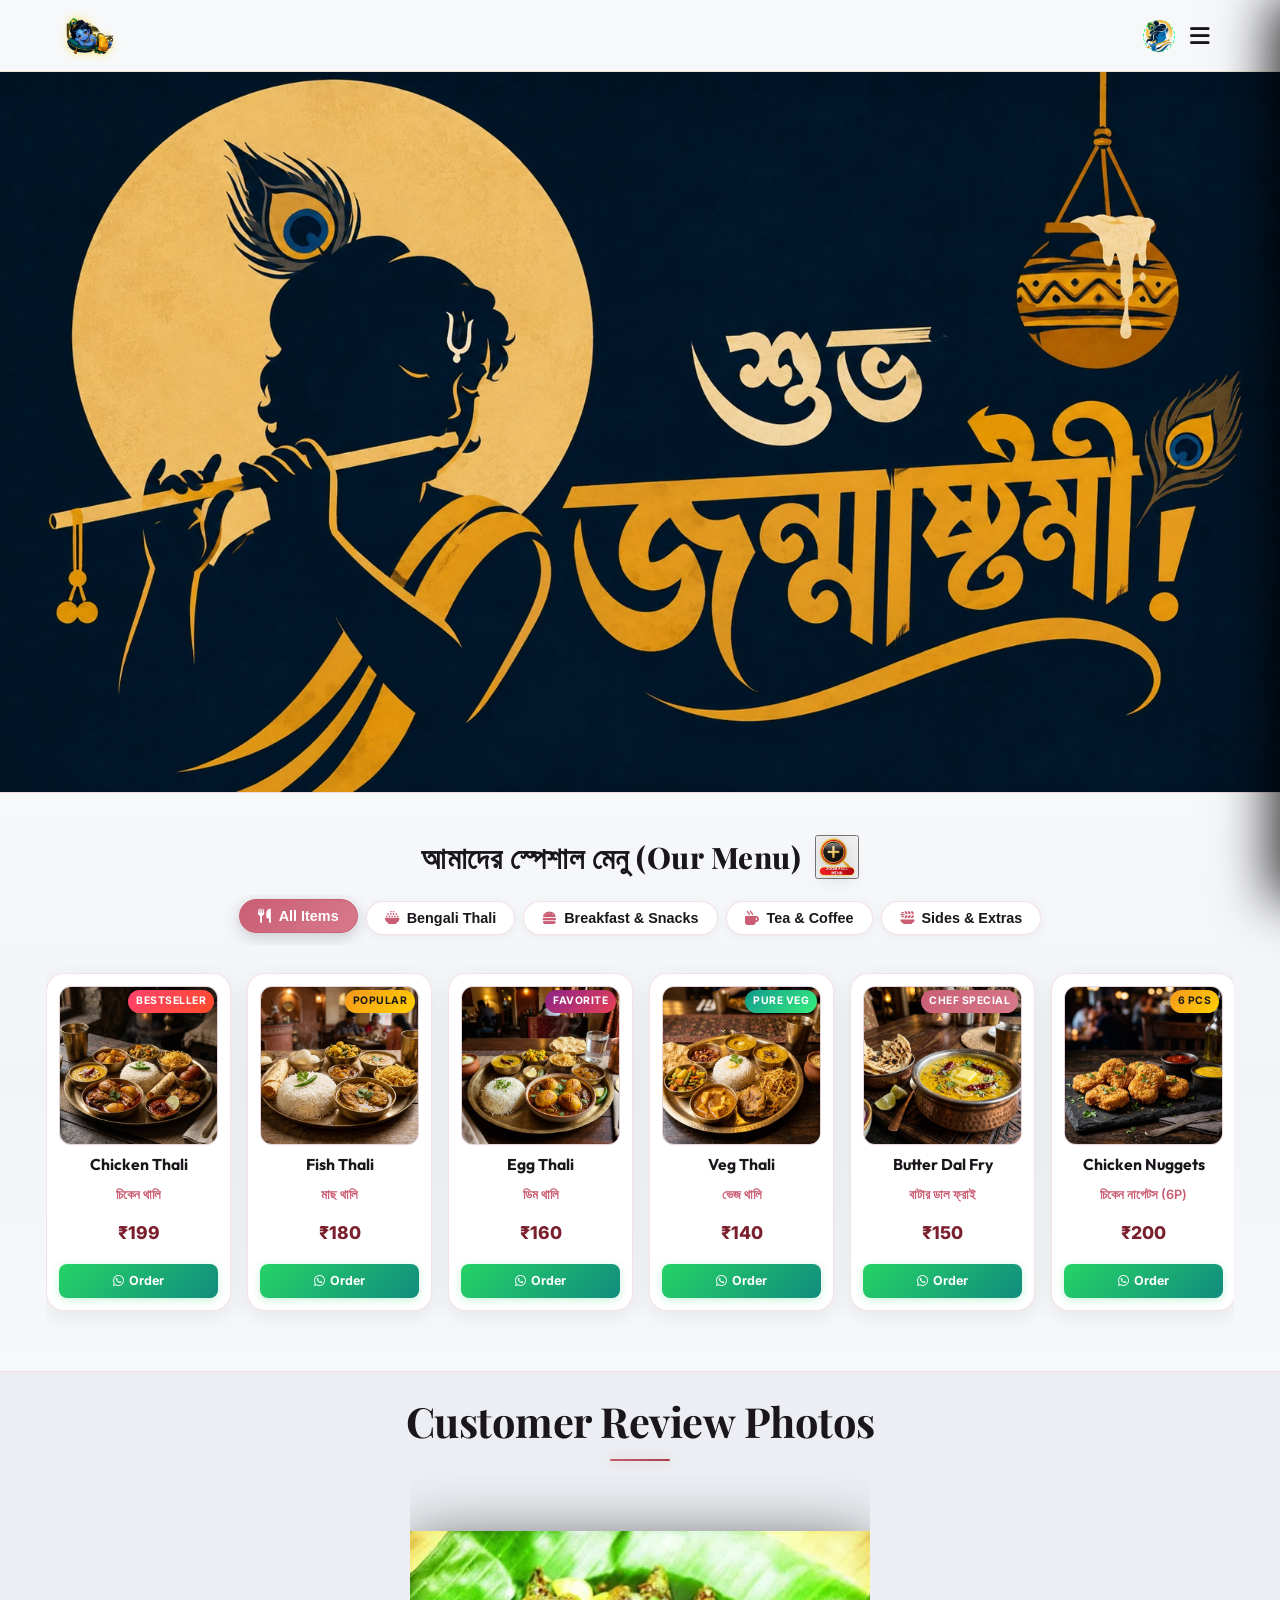
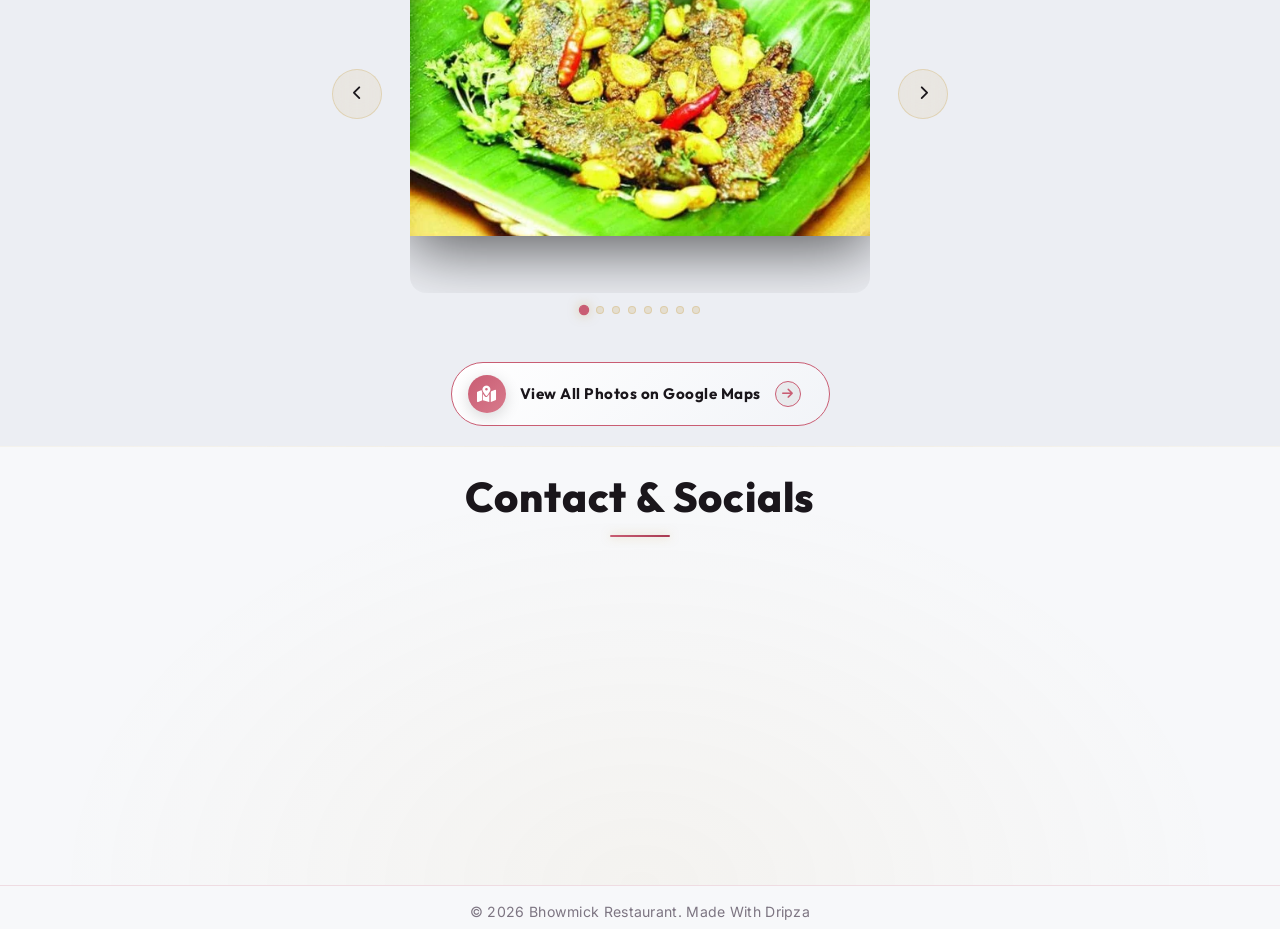
==== index.html @ 0a55cd38 "Update website content and assets - 2026-09-04 11:55:40" ====
<!DOCTYPE html>
<html lang="bn">
<head>
    <meta charset="UTF-8">
    <meta name="viewport" content="width=device-width, initial-scale=1.0">
    <title>Bhowmick Restaurant</title>
    <link rel="icon" type="image/png" href="assets/bhowmick-restaurant-logo.png">
    <link href="https://fonts.googleapis.com/css2?family=Playfair+Display:wght@400;600;700;800&family=Outfit:wght@300;400;600;800&family=Inter:wght@300;400;500;600&display=swap" rel="stylesheet">
    <link rel="stylesheet" href="https://cdnjs.cloudflare.com/ajax/libs/font-awesome/6.4.0/css/all.min.css">
    <link rel="stylesheet" href="styles.css?v=1.3">
</head>
<body class="no-scroll">
    <!-- Preloader Screen -->
    <div id="preloader">
        <div class="preloader-content">
            <h1 class="preloader-title">Welcome to <br><span class="highlight">Bhowmick Restaurant</span></h1>
            <div class="preloader-loader">
                <div class="loader-bar"></div>
            </div>
        </div>
    </div>
    <!-- Navbar -->
    <nav class="navbar">
        <div class="logo-container">
            <img src="assets/bhowmick-restaurant-logo.png" alt="Bhowmick Restaurant Logo" class="logo-brand-img">
            <div class="logo-text-wrapper">
                <span class="animated-football-header" title="Janmashtami Special">
                    <img src="assets/janmashtami_run_icon.webp" alt="Janmashtami Run Icon" style="border-radius: 50%; object-fit: contain; filter: drop-shadow(0 0 5px rgba(255, 215, 0, 0.6));">
                </span>
                <span class="logo-text">Bhowmick Restaurant</span>
            </div>
        </div>
        <span class="rath-yatra-header-text">শুভ জন্মাষ্টমী</span>
        <ul class="nav-links">
            <li><a href="#home">Home</a></li>
            <li><a href="#menu">Menu</a></li>
            <li><a href="#reviews">Reviews</a></li>
            <li><a href="#contact">Contact</a></li>
        </ul>
        <div class="navbar-actions">
            <!-- Rakhi Purnima Button for Poster -->
            <button class="fifa-btn" id="open-promo-modal-direct-btn" title="Show Janmashtami Special Poster">
                <div class="fifa-container">
                    <div class="fifa-magic-ring"></div>
                    <img src="assets/janmashtami_icon_white.webp" alt="Janmashtami Special" class="fifa-svg" style="border-radius: 50%; object-fit: cover;">
                </div>
            </button>
            
            <div class="hamburger">
                <i class="fas fa-bars"></i>
            </div>
        </div>
    </nav>

    <!-- Hero Section -->
    <section id="home" class="hero">
        <div class="hero-bg banner-box">
            <img src="assets/aj_restaurant_banner_1.webp" alt="AJ Restaurant & Cafe Banner" class="active">
            <img src="assets/bhowmick-hero-banner-1.webp" alt="Bhowmick Restaurant Banner 1">
            <img src="assets/bhowmick-hero-banner-2.webp" alt="Bhowmick Restaurant Banner 2">
            <div class="overlay"></div>
        </div>
        <!-- Click/Hover Zones for Banner Control -->
        <div class="hero-nav-zone left-zone" title="Previous Image"></div>
        <div class="hero-nav-zone right-zone" title="Next Image"></div>
    </section>

                <!-- Digital Restaurant Menu Section -->
    <section id="menu" class="main-menu-section">
        <div class="menu-header-wrapper">
            <div class="menu-eyebrow-container">
                <span class="menu-eyebrow">আমাদের স্পেশাল মেনু (Our Menu)</span>
                <button type="button" class="menu-zoom-img-btn" id="open-full-menu-modal-btn" title="Open Complete Menu Card (সম্পূর্ণ মেনু)">
                    <img src="assets/zoom_full_menu_icon.webp" alt="Zoom Full Menu" class="zoom-full-menu-img">
                </button>
            </div>
        </div>

        <!-- Menu Category Filter Tabs -->
        <div class="menu-category-tabs">
            <button class="menu-tab-btn active" data-category="all">
                <i class="fas fa-utensils"></i> All Items
            </button>
            <button class="menu-tab-btn" data-category="thali">
                <i class="fas fa-bowl-rice"></i> Bengali Thali
            </button>
            <button class="menu-tab-btn" data-category="snacks">
                <i class="fas fa-burger"></i> Breakfast & Snacks
            </button>
            <button class="menu-tab-btn" data-category="beverages">
                <i class="fas fa-mug-hot"></i> Tea & Coffee
            </button>
            <button class="menu-tab-btn" data-category="extras">
                <i class="fas fa-plate-wheat"></i> Sides & Extras
            </button>
        </div>

        <!-- Menu Cards Horizontal Side-Scroll Wrapper -->
        <div class="main-menu-scroll-wrapper">
            <div class="main-menu-scroll-track" id="main-restaurant-menu-scroll">
                
                <!-- 1. Chicken Thali -->
                <div class="food-menu-card" data-category="thali">
                    <div class="food-card-badge bestseller">Bestseller</div>
                    <div class="food-card-img-box">
                        <img src="assets/menu_chicken_thali.webp" alt="Chicken Thali" loading="lazy">
                    </div>
                    <div class="food-card-body">
                        <h3 class="food-title">Chicken Thali</h3>
                        <span class="bengali-title">চিকেন থালি</span>
                        <span class="food-price">₹199</span>
                        <a href="https://wa.me/917908459981?text=Hi%20Bhowmick%20Restaurant,%20I%20want%20to%20order%20Chicken%20Thali%20(₹199)" target="_blank" class="food-order-btn">
                            <i class="fab fa-whatsapp"></i> Order
                        </a>
                    </div>
                </div>

                <!-- 2. Fish Thali -->
                <div class="food-menu-card" data-category="thali">
                    <div class="food-card-badge popular">Popular</div>
                    <div class="food-card-img-box">
                        <img src="assets/menu_fish_thali.webp" alt="Fish Thali" loading="lazy">
                    </div>
                    <div class="food-card-body">
                        <h3 class="food-title">Fish Thali</h3>
                        <span class="bengali-title">মাছ থালি</span>
                        <span class="food-price">₹180</span>
                        <a href="https://wa.me/917908459981?text=Hi%20Bhowmick%20Restaurant,%20I%20want%20to%20order%20Fish%20Thali%20(₹180)" target="_blank" class="food-order-btn">
                            <i class="fab fa-whatsapp"></i> Order
                        </a>
                    </div>
                </div>

                <!-- 3. Egg Thali -->
                <div class="food-menu-card" data-category="thali">
                    <div class="food-card-badge special">Favorite</div>
                    <div class="food-card-img-box">
                        <img src="assets/menu_egg_thali.webp" alt="Egg Thali" loading="lazy">
                    </div>
                    <div class="food-card-body">
                        <h3 class="food-title">Egg Thali</h3>
                        <span class="bengali-title">ডিম থালি</span>
                        <span class="food-price">₹160</span>
                        <a href="https://wa.me/917908459981?text=Hi%20Bhowmick%20Restaurant,%20I%20want%20to%20order%20Egg%20Thali%20(₹160)" target="_blank" class="food-order-btn">
                            <i class="fab fa-whatsapp"></i> Order
                        </a>
                    </div>
                </div>

                <!-- 4. Veg Thali -->
                <div class="food-menu-card" data-category="thali">
                    <div class="food-card-badge pure-veg">Pure Veg</div>
                    <div class="food-card-img-box">
                        <img src="assets/menu_veg_thali.webp" alt="Veg Thali" loading="lazy">
                    </div>
                    <div class="food-card-body">
                        <h3 class="food-title">Veg Thali</h3>
                        <span class="bengali-title">ভেজ থালি</span>
                        <span class="food-price">₹140</span>
                        <a href="https://wa.me/917908459981?text=Hi%20Bhowmick%20Restaurant,%20I%20want%20to%20order%20Veg%20Thali%20(₹140)" target="_blank" class="food-order-btn">
                            <i class="fab fa-whatsapp"></i> Order
                        </a>
                    </div>
                </div>

                <!-- 5. Butter Dal Fry -->
                <div class="food-menu-card" data-category="extras">
                    <div class="food-card-badge chef">Chef Special</div>
                    <div class="food-card-img-box">
                        <img src="assets/menu_butter_dal_fry.webp" alt="Butter Dal Fry" loading="lazy">
                    </div>
                    <div class="food-card-body">
                        <h3 class="food-title">Butter Dal Fry</h3>
                        <span class="bengali-title">বাটার ডাল ফ্রাই</span>
                        <span class="food-price">₹150</span>
                        <a href="https://wa.me/917908459981?text=Hi%20Bhowmick%20Restaurant,%20I%20want%20to%20order%20Butter%20Dal%20Fry%20(₹150)" target="_blank" class="food-order-btn">
                            <i class="fab fa-whatsapp"></i> Order
                        </a>
                    </div>
                </div>

                <!-- 6. Chicken Nuggets -->
                <div class="food-menu-card" data-category="snacks">
                    <div class="food-card-badge popular">6 Pcs</div>
                    <div class="food-card-img-box">
                        <img src="assets/menu_chicken_nuggets.webp" alt="Chicken Nuggets" loading="lazy">
                    </div>
                    <div class="food-card-body">
                        <h3 class="food-title">Chicken Nuggets</h3>
                        <span class="bengali-title">চিকেন নাগেটস (6P)</span>
                        <span class="food-price">₹200</span>
                        <a href="https://wa.me/917908459981?text=Hi%20Bhowmick%20Restaurant,%20I%20want%20to%20order%20Chicken%20Nuggets%20(₹200)" target="_blank" class="food-order-btn">
                            <i class="fab fa-whatsapp"></i> Order
                        </a>
                    </div>
                </div>

                <!-- 7. Aloo Tikki -->
                <div class="food-menu-card" data-category="snacks">
                    <div class="food-card-badge pure-veg">Big Size</div>
                    <div class="food-card-img-box">
                        <img src="assets/menu_aloo_tikki.webp" alt="Aloo Tikki Big Size" loading="lazy">
                    </div>
                    <div class="food-card-body">
                        <h3 class="food-title">Aloo Tikki 6P</h3>
                        <span class="bengali-title">আলু টিক্কি (6P)</span>
                        <span class="food-price">₹180</span>
                        <a href="https://wa.me/917908459981?text=Hi%20Bhowmick%20Restaurant,%20I%20want%20to%20order%20Aloo%20Tikki%20(₹180)" target="_blank" class="food-order-btn">
                            <i class="fab fa-whatsapp"></i> Order
                        </a>
                    </div>
                </div>

                <!-- 8. Egg Maggie -->
                <div class="food-menu-card" data-category="snacks">
                    <div class="food-card-badge popular">Hot</div>
                    <div class="food-card-img-box">
                        <img src="assets/menu_egg_maggie.webp" alt="Egg Maggie" loading="lazy">
                    </div>
                    <div class="food-card-body">
                        <h3 class="food-title">Egg Maggie</h3>
                        <span class="bengali-title">এগ ম্যাগি</span>
                        <span class="food-price">₹80</span>
                        <a href="https://wa.me/917908459981?text=Hi%20Bhowmick%20Restaurant,%20I%20want%20to%20order%20Egg%20Maggie%20(₹80)" target="_blank" class="food-order-btn">
                            <i class="fab fa-whatsapp"></i> Order
                        </a>
                    </div>
                </div>

                <!-- 9. Veg Maggie -->
                <div class="food-menu-card" data-category="snacks">
                    <div class="food-card-badge pure-veg">Veg</div>
                    <div class="food-card-img-box">
                        <img src="assets/menu_egg_maggie.webp" alt="Veg Maggie" loading="lazy">
                    </div>
                    <div class="food-card-body">
                        <h3 class="food-title">Veg Maggie</h3>
                        <span class="bengali-title">ভেজ ম্যাগি</span>
                        <span class="food-price">₹60</span>
                        <a href="https://wa.me/917908459981?text=Hi%20Bhowmick%20Restaurant,%20I%20want%20to%20order%20Veg%20Maggie%20(₹60)" target="_blank" class="food-order-btn">
                            <i class="fab fa-whatsapp"></i> Order
                        </a>
                    </div>
                </div>

                <!-- 10. Bread Omelette -->
                <div class="food-menu-card" data-category="snacks">
                    <div class="food-card-badge special">Breakfast</div>
                    <div class="food-card-img-box">
                        <img src="assets/menu6.webp" alt="Bread Omelette Jam Butter" loading="lazy">
                    </div>
                    <div class="food-card-body">
                        <h3 class="food-title">Bread Omelette</h3>
                        <span class="bengali-title">ব্রেড ওমলেট / জ্যাম</span>
                        <span class="food-price">₹60</span>
                        <a href="https://wa.me/917908459981?text=Hi%20Bhowmick%20Restaurant,%20I%20want%20to%20order%20Bread%20Omelette%20(₹60)" target="_blank" class="food-order-btn">
                            <i class="fab fa-whatsapp"></i> Order
                        </a>
                    </div>
                </div>

                <!-- 11. Chai & Coffee -->
                <div class="food-menu-card" data-category="beverages">
                    <div class="food-card-badge special">Hot</div>
                    <div class="food-card-img-box">
                        <img src="assets/menu_tea_coffee.webp" alt="Coffee" loading="lazy">
                    </div>
                    <div class="food-card-body">
                        <h3 class="food-title">Milk / Black Coffee</h3>
                        <span class="bengali-title">কফি (Min 2 Cup)</span>
                        <span class="food-price">₹50</span>
                        <a href="https://wa.me/917908459981?text=Hi%20Bhowmick%20Restaurant,%20I%20want%20to%20order%20Coffee" target="_blank" class="food-order-btn">
                            <i class="fab fa-whatsapp"></i> Order
                        </a>
                    </div>
                </div>

                <!-- 12. Milk / Black Tea -->
                <div class="food-menu-card" data-category="beverages">
                    <div class="food-card-badge bestseller">Chai</div>
                    <div class="food-card-img-box">
                        <img src="assets/menu_tea_coffee.webp" alt="Tea" loading="lazy">
                    </div>
                    <div class="food-card-body">
                        <h3 class="food-title">Black / Milk Tea</h3>
                        <span class="bengali-title">চা (Min 2 Cup)</span>
                        <span class="food-price">₹25</span>
                        <a href="https://wa.me/917908459981?text=Hi%20Bhowmick%20Restaurant,%20I%20want%20to%20order%20Tea" target="_blank" class="food-order-btn">
                            <i class="fab fa-whatsapp"></i> Order
                        </a>
                    </div>
                </div>

                <!-- 13. Green Tea -->
                <div class="food-menu-card" data-category="beverages">
                    <div class="food-card-badge pure-veg">Healthy</div>
                    <div class="food-card-img-box">
                        <img src="assets/menu_tea_coffee.webp" alt="Green Tea" loading="lazy">
                    </div>
                    <div class="food-card-body">
                        <h3 class="food-title">Green Tea</h3>
                        <span class="bengali-title">গ্রিন টি (Min 2 Cup)</span>
                        <span class="food-price">₹40</span>
                        <a href="https://wa.me/917908459981?text=Hi%20Bhowmick%20Restaurant,%20I%20want%20to%20order%20Green%20Tea" target="_blank" class="food-order-btn">
                            <i class="fab fa-whatsapp"></i> Order
                        </a>
                    </div>
                </div>

                <!-- 14. Extra Chicken 4P -->
                <div class="food-menu-card" data-category="extras">
                    <div class="food-card-badge popular">4 Pcs</div>
                    <div class="food-card-img-box">
                        <img src="assets/menu_chicken_thali.webp" alt="Extra Chicken" loading="lazy">
                    </div>
                    <div class="food-card-body">
                        <h3 class="food-title">Extra Chicken (4P)</h3>
                        <span class="bengali-title">চিকেন কারি (4P)</span>
                        <span class="food-price">₹180</span>
                        <a href="https://wa.me/917908459981?text=Hi%20Bhowmick%20Restaurant,%20I%20want%20to%20order%20Extra%20Chicken%204P%20(₹180)" target="_blank" class="food-order-btn">
                            <i class="fab fa-whatsapp"></i> Order
                        </a>
                    </div>
                </div>

                <!-- 15. Extra Mutton 1P -->
                <div class="food-menu-card" data-category="extras">
                    <div class="food-card-badge special">Special</div>
                    <div class="food-card-img-box">
                        <img src="assets/menu3.webp" alt="Extra Mutton" loading="lazy">
                    </div>
                    <div class="food-card-body">
                        <h3 class="food-title">Extra Mutton (1P)</h3>
                        <span class="bengali-title">মটন (স্পেশাল অর্ডার)</span>
                        <span class="food-price">₹80</span>
                        <a href="https://wa.me/917908459981?text=Hi%20Bhowmick%20Restaurant,%20I%20want%20to%20order%20Extra%20Mutton%20(₹80)" target="_blank" class="food-order-btn">
                            <i class="fab fa-whatsapp"></i> Order
                        </a>
                    </div>
                </div>

                <!-- 16. Extra Fish 1P -->
                <div class="food-menu-card" data-category="extras">
                    <div class="food-card-badge popular">1 Pc</div>
                    <div class="food-card-img-box">
                        <img src="assets/menu_fish_thali.webp" alt="Extra Fish" loading="lazy">
                    </div>
                    <div class="food-card-body">
                        <h3 class="food-title">Extra Fish (1P)</h3>
                        <span class="bengali-title">মাছ ১ পিস</span>
                        <span class="food-price">₹80</span>
                        <a href="https://wa.me/917908459981?text=Hi%20Bhowmick%20Restaurant,%20I%20want%20to%20order%20Extra%20Fish%20(₹80)" target="_blank" class="food-order-btn">
                            <i class="fab fa-whatsapp"></i> Order
                        </a>
                    </div>
                </div>

                <!-- 17. Green Salad -->
                <div class="food-menu-card" data-category="extras">
                    <div class="food-card-badge pure-veg">Fresh</div>
                    <div class="food-card-img-box">
                        <img src="assets/menu_veg_thali.webp" alt="Green Salad" loading="lazy">
                    </div>
                    <div class="food-card-body">
                        <h3 class="food-title">Green Salad</h3>
                        <span class="bengali-title">গ্রিন স্যালাড</span>
                        <span class="food-price">₹100</span>
                        <a href="https://wa.me/917908459981?text=Hi%20Bhowmick%20Restaurant,%20I%20want%20to%20order%20Green%20Salad%20(₹100)" target="_blank" class="food-order-btn">
                            <i class="fab fa-whatsapp"></i> Order
                        </a>
                    </div>
                </div>

                <!-- 18. Extra Egg (2P) -->
                <div class="food-menu-card" data-category="extras">
                    <div class="food-card-badge special">2 Pcs</div>
                    <div class="food-card-img-box">
                        <img src="assets/menu_egg_thali.webp" alt="Extra Egg 2P" loading="lazy">
                    </div>
                    <div class="food-card-body">
                        <h3 class="food-title">Extra Egg (2P)</h3>
                        <span class="bengali-title">ডিম (২ পিস)</span>
                        <span class="food-price">₹50</span>
                        <a href="https://wa.me/917908459981?text=Hi%20Bhowmick%20Restaurant,%20I%20want%20to%20order%20Extra%20Egg%202P%20(₹50)" target="_blank" class="food-order-btn">
                            <i class="fab fa-whatsapp"></i> Order
                        </a>
                    </div>
                </div>

                <!-- 19. Extra Rice -->
                <div class="food-menu-card" data-category="extras">
                    <div class="food-card-badge popular">1 Plate</div>
                    <div class="food-card-img-box">
                        <img src="assets/menu_veg_thali.webp" alt="Extra Rice" loading="lazy">
                    </div>
                    <div class="food-card-body">
                        <h3 class="food-title">Extra Rice</h3>
                        <span class="bengali-title">এক্সট্রা ভাত</span>
                        <span class="food-price">₹50</span>
                        <a href="https://wa.me/917908459981?text=Hi%20Bhowmick%20Restaurant,%20I%20want%20to%20order%20Extra%20Rice%20(₹50)" target="_blank" class="food-order-btn">
                            <i class="fab fa-whatsapp"></i> Order
                        </a>
                    </div>
                </div>

                <!-- 20. Extra Misti / Papad / Roti -->
                <div class="food-menu-card" data-category="extras">
                    <div class="food-card-badge pure-veg">Per Pc</div>
                    <div class="food-card-img-box">
                        <img src="assets/menu2.webp" alt="Extra Misti Papad Roti" loading="lazy">
                    </div>
                    <div class="food-card-body">
                        <h3 class="food-title">Extra Misti / Papad / Roti</h3>
                        <span class="bengali-title">মিষ্টি / পাঁপড় / রুটি</span>
                        <span class="food-price">₹10</span>
                        <a href="https://wa.me/917908459981?text=Hi%20Bhowmick%20Restaurant,%20I%20want%20to%20order%20Extra%20Misti%20Papad%20Roti%20(₹10)" target="_blank" class="food-order-btn">
                            <i class="fab fa-whatsapp"></i> Order
                        </a>
                    </div>
                </div>

                <!-- 21. Extra Sabji / Dal / Vaji -->
                <div class="food-menu-card" data-category="extras">
                    <div class="food-card-badge pure-veg">Side Bowl</div>
                    <div class="food-card-img-box">
                        <img src="assets/menu_butter_dal_fry.webp" alt="Extra Sabji Dal Vaji" loading="lazy">
                    </div>
                    <div class="food-card-body">
                        <h3 class="food-title">Extra Sabji / Dal / Vaji</h3>
                        <span class="bengali-title">সবজি / ডাল / ভাজি</span>
                        <span class="food-price">₹30</span>
                        <a href="https://wa.me/917908459981?text=Hi%20Bhowmick%20Restaurant,%20I%20want%20to%20order%20Extra%20Sabji%20Dal%20Vaji%20(₹30)" target="_blank" class="food-order-btn">
                            <i class="fab fa-whatsapp"></i> Order
                        </a>
                    </div>
                </div>

                <!-- 18. Water Bottle -->
                <div class="food-menu-card" data-category="beverages">
                    <div class="food-card-badge pure-veg">Mineral</div>
                    <div class="food-card-img-box">
                        <img src="assets/menu5.webp" alt="Water Bottle" loading="lazy">
                    </div>
                    <div class="food-card-body">
                        <h3 class="food-title">Water Bottle</h3>
                        <span class="bengali-title">জল 1L / 2L</span>
                        <span class="food-price">₹20 / ₹30</span>
                        <a href="https://wa.me/917908459981?text=Hi%20Bhowmick%20Restaurant,%20I%20want%20to%20order%20Water%20Bottle" target="_blank" class="food-order-btn">
                            <i class="fab fa-whatsapp"></i> Order
                        </a>
                    </div>
                </div>

            </div>
        </div>
    </section>

    <!-- Reviews Section (Photo Gallery) -->
    <section id="reviews" class="reviews-section">
        <h2 class="section-title">Customer Review Photos</h2>
        <div class="reviews-slider-container">
            <div class="reviews-slider">
                <div class="review-slide active">
                    <img src="assets/bhowmick-review-1.webp" alt="Customer Review 1">
                </div>
                <div class="review-slide">
                    <img src="assets/bhowmick-review-2.webp" alt="Customer Review 2">
                </div>
                <div class="review-slide">
                    <img src="assets/bhowmick-review-3.webp" alt="Customer Review 3">
                </div>
                <div class="review-slide">
                    <img src="assets/bhowmick-review-4.webp" alt="Customer Review 4">
                </div>
                <div class="review-slide">
                    <img src="assets/bhowmick-review-5.webp" alt="Customer Review 5">
                </div>
                <div class="review-slide">
                    <img src="assets/bhowmick-review-6.webp" alt="Customer Review 6">
                </div>
                <div class="review-slide">
                    <img src="assets/bhowmick-review-7.webp" alt="Customer Review 7">
                </div>
                <div class="review-slide">
                    <img src="assets/bhowmick-review-8.webp" alt="Customer Review 8">
                </div>
            </div>
            
            <!-- Slider Controls -->
            <button class="slider-btn prev-btn"><i class="fas fa-chevron-left"></i></button>
            <button class="slider-btn next-btn"><i class="fas fa-chevron-right"></i></button>
            
            <!-- Slider Dots -->
            <div class="slider-dots">
                <span class="dot active" data-index="0"></span>
                <span class="dot" data-index="1"></span>
                <span class="dot" data-index="2"></span>
                <span class="dot" data-index="3"></span>
                <span class="dot" data-index="4"></span>
                <span class="dot" data-index="5"></span>
                <span class="dot" data-index="6"></span>
                <span class="dot" data-index="7"></span>
            </div>
        </div>
        <div style="text-align: center; margin-top: 3rem;">
            <div class="reviews-cta-wrapper">
            <a href="https://maps.app.goo.gl/2YAXFA6JkhsSNnbc9" target="_blank" class="modern-maps-btn" title="Open Google Maps Gallery">
                <span class="maps-icon-badge"><i class="fas fa-map-marked-alt"></i></span>
                <span class="maps-btn-text">View All Photos on Google Maps</span>
                <span class="maps-arrow-circle"><i class="fas fa-arrow-right"></i></span>
            </a>
        </div>
        </div>
    </section>

    <!-- Contact & Footer -->
    <section id="contact" class="contact-section">
        <h2 class="section-title">Contact & Socials</h2>
        <div class="contact-container glassmorphism">
            <div class="contact-info">
                <h2>Visit Us</h2>
                <div class="info-item">
                    <a href="https://maps.app.goo.gl/ecCCYwRq1fjSXcGu5" target="_blank" style="color: inherit; text-decoration: none; display: flex; align-items: center; gap: 15px;">
                        <i class="fas fa-map-marker-alt"></i>
                        <p>98PW+W2Q, Champahati, Samudragarh, Kobla, West Bengal 713519</p>
                    </a>
                </div>
                <div class="info-item">
                    <a href="tel:+917908459981" style="color: inherit; text-decoration: none; display: flex; align-items: center; gap: 15px;">
                        <i class="fas fa-phone-alt"></i>
                        <p>+91 7908459981</p>
                    </a>
                </div>
                <div class="info-item">
                    <a href="mailto:hello@bhowmickrestaurant.com" style="color: inherit; text-decoration: none; display: flex; align-items: center; gap: 15px;">
                        <i class="fas fa-envelope"></i>
                        <p>hello@bhowmickrestaurant.com</p>
                    </a>
                </div>
            </div>
            <div class="social-links">
                <h2>Follow Us</h2>
                <div class="social-icons">
                    <a href="#" class="social-icon"><i class="fab fa-instagram"></i></a>
                    <a href="#" class="social-icon"><i class="fab fa-facebook-f"></i></a>
                    <a href="#" class="social-icon"><i class="fab fa-youtube"></i></a>
                    <a href="https://wa.me/917908459981" target="_blank" class="social-icon" title="Chat on WhatsApp"><i class="fab fa-whatsapp"></i></a>
                    <a href="https://maps.app.goo.gl/ecCCYwRq1fjSXcGu5" target="_blank" class="social-icon" title="Find us on Google Maps"><i class="fas fa-map-marker-alt"></i></a>
                </div>
            </div>
        </div>
    </section>

    <footer>
        <p>&copy; 2026 Bhowmick Restaurant. Made With Dripza</p>
    </footer>



    <!-- Full Menu Interactive Modal -->
    <div class="full-menu-modal" id="full-menu-modal" aria-hidden="true">
        <div class="full-menu-modal-overlay" id="full-menu-modal-overlay"></div>
        <div class="full-menu-modal-container">
            <!-- Modal Sticky Top Header Container (Header + Hero Title + Search + Category Tabs) -->
            <div class="full-menu-modal-top-section">
                <!-- Modal Header -->
                <div class="full-menu-modal-header">
                    <div class="full-menu-modal-header-left">
                        <button class="menu-modal-close-btn" id="close-full-menu-modal-btn" aria-label="Close Full Menu">
                            <i class="fas fa-arrow-left"></i> <span>Back</span>
                        </button>
                        <div class="full-menu-modal-title">
                            Bhowmick Restaurant
                        </div>
                    </div>
                    <div class="full-menu-modal-header-right">
                        <a href="#modal-order-timings" class="menu-modal-timing-btn" id="modal-timing-btn" title="Order Timings">
                            <i class="fas fa-clock"></i> <span>Timings</span>
                        </a>
                        <a href="tel:917908459981" class="menu-modal-call-btn">
                            <i class="fas fa-phone-alt"></i> <span>917908459981</span>
                        </a>
                        <button class="menu-modal-close-icon-btn" id="close-full-menu-icon-btn" aria-label="Close">
                            <i class="fas fa-times"></i>
                        </button>
                    </div>
                </div>

                <!-- Modal Hero Header -->
                <div class="full-menu-hero">
                    <h1>Complete Menu Card <span class="bengali-heading">আমাদের সম্পূর্ণ ডিজিটাল মেনু</span></h1>
                </div>

                <!-- Search Bar & Category Filter Tabs -->
                <div class="menu-control-bar">
                    <div class="search-box-wrapper">
                        <i class="fas fa-search"></i>
                        <input type="text" id="modal-menu-search-input" placeholder="খাবারের নাম লিখে খুঁজুন (Search dishes...)" autocomplete="off">
                    </div>

                    <div class="menu-category-tabs" id="modal-menu-category-tabs">
                        <button class="menu-tab-btn active" data-category="all">
                            <i class="fas fa-utensils"></i> All Items
                        </button>
                        <button class="menu-tab-btn" data-category="thali">
                            <i class="fas fa-bowl-rice"></i> Bengali Thali
                        </button>
                        <button class="menu-tab-btn" data-category="snacks">
                            <i class="fas fa-burger"></i> Breakfast & Snacks
                        </button>
                        <button class="menu-tab-btn" data-category="beverages">
                            <i class="fas fa-mug-hot"></i> Tea & Coffee
                        </button>
                        <button class="menu-tab-btn" data-category="extras">
                            <i class="fas fa-plate-wheat"></i> Sides & Extras
                        </button>
                    </div>
                </div>
            </div>

            <div class="full-menu-modal-body">
                <!-- Complete Menu Card Grid -->
                <div class="compact-menu-grid-container">
                    <div class="compact-grid" id="modal-full-menu-grid">

                        <!-- 1. Chicken Thali -->
                        <div class="food-menu-card" data-category="thali" data-keywords="chicken thali murgi murgir mangsho rice dal sabji thali">
                            <div class="food-card-badge bestseller">Bestseller</div>
                            <div class="food-card-img-box">
                                <img src="assets/menu_chicken_thali.webp" alt="Chicken Thali" loading="lazy">
                            </div>
                            <div class="food-card-body">
                                <h3 class="food-title">Chicken Thali</h3>
                                <span class="bengali-title">চিকেন থালি</span>
                                <span class="food-price">₹199</span>
                                <a href="https://wa.me/917908459981?text=Hi%20Bhowmick%20Restaurant,%20I%20want%20to%20order%20Chicken%20Thali%20(₹199)" target="_blank" class="food-order-btn">
                                    <i class="fab fa-whatsapp"></i> Order
                                </a>
                            </div>
                        </div>

                        <!-- 2. Fish Thali -->
                        <div class="food-menu-card" data-category="thali" data-keywords="fish thali macher thali mach jhol rui katla rice dal thali">
                            <div class="food-card-badge popular">Popular</div>
                            <div class="food-card-img-box">
                                <img src="assets/menu_fish_thali.webp" alt="Fish Thali" loading="lazy">
                            </div>
                            <div class="food-card-body">
                                <h3 class="food-title">Fish Thali</h3>
                                <span class="bengali-title">মাছ থালি</span>
                                <span class="food-price">₹180</span>
                                <a href="https://wa.me/917908459981?text=Hi%20Bhowmick%20Restaurant,%20I%20want%20to%20order%20Fish%20Thali%20(₹180)" target="_blank" class="food-order-btn">
                                    <i class="fab fa-whatsapp"></i> Order
                                </a>
                            </div>
                        </div>

                        <!-- 3. Egg Thali -->
                        <div class="food-menu-card" data-category="thali" data-keywords="egg thali dimer thali dim kosha rice dal thali">
                            <div class="food-card-badge special">Favorite</div>
                            <div class="food-card-img-box">
                                <img src="assets/menu_egg_thali.webp" alt="Egg Thali" loading="lazy">
                            </div>
                            <div class="food-card-body">
                                <h3 class="food-title">Egg Thali</h3>
                                <span class="bengali-title">ডিম থালি</span>
                                <span class="food-price">₹160</span>
                                <a href="https://wa.me/917908459981?text=Hi%20Bhowmick%20Restaurant,%20I%20want%20to%20order%20Egg%20Thali%20(₹160)" target="_blank" class="food-order-btn">
                                    <i class="fab fa-whatsapp"></i> Order
                                </a>
                            </div>
                        </div>

                        <!-- 4. Veg Thali -->
                        <div class="food-menu-card" data-category="thali" data-keywords="veg thali niramish thali paneer dal sabji rice mishti doi">
                            <div class="food-card-badge pure-veg">Pure Veg</div>
                            <div class="food-card-img-box">
                                <img src="assets/menu_veg_thali.webp" alt="Veg Thali" loading="lazy">
                            </div>
                            <div class="food-card-body">
                                <h3 class="food-title">Veg Thali</h3>
                                <span class="bengali-title">ভেজ থালি</span>
                                <span class="food-price">₹140</span>
                                <a href="https://wa.me/917908459981?text=Hi%20Bhowmick%20Restaurant,%20I%20want%20to%20order%20Veg%20Thali%20(₹140)" target="_blank" class="food-order-btn">
                                    <i class="fab fa-whatsapp"></i> Order
                                </a>
                            </div>
                        </div>

                        <!-- 5. Butter Dal Fry -->
                        <div class="food-menu-card" data-category="extras" data-keywords="butter dal fry yellow dal tadka veg">
                            <div class="food-card-badge chef">Chef Special</div>
                            <div class="food-card-img-box">
                                <img src="assets/menu_butter_dal_fry.webp" alt="Butter Dal Fry" loading="lazy">
                            </div>
                            <div class="food-card-body">
                                <h3 class="food-title">Butter Dal Fry</h3>
                                <span class="bengali-title">বাটার ডাল ফ্রাই</span>
                                <span class="food-price">₹150</span>
                                <a href="https://wa.me/917908459981?text=Hi%20Bhowmick%20Restaurant,%20I%20want%20to%20order%20Butter%20Dal%20Fry%20(₹150)" target="_blank" class="food-order-btn">
                                    <i class="fab fa-whatsapp"></i> Order
                                </a>
                            </div>
                        </div>

                        <!-- 6. Chicken Nuggets (6P) -->
                        <div class="food-menu-card" data-category="snacks" data-keywords="chicken nuggets 6p fried snacks non-veg">
                            <div class="food-card-badge popular">6 Pcs</div>
                            <div class="food-card-img-box">
                                <img src="assets/menu_chicken_nuggets.webp" alt="Chicken Nuggets" loading="lazy">
                            </div>
                            <div class="food-card-body">
                                <h3 class="food-title">Chicken Nuggets</h3>
                                <span class="bengali-title">চিকেন নাগেটস (6P)</span>
                                <span class="food-price">₹200</span>
                                <a href="https://wa.me/917908459981?text=Hi%20Bhowmick%20Restaurant,%20I%20want%20to%20order%20Chicken%20Nuggets%20(₹200)" target="_blank" class="food-order-btn">
                                    <i class="fab fa-whatsapp"></i> Order
                                </a>
                            </div>
                        </div>

                        <!-- 7. Aloo Tikki Big Size (6P) -->
                        <div class="food-menu-card" data-category="snacks" data-keywords="aloo tikki potato cutlet snacks big size veg">
                            <div class="food-card-badge pure-veg">Big Size</div>
                            <div class="food-card-img-box">
                                <img src="assets/menu_aloo_tikki.webp" alt="Aloo Tikki Big Size" loading="lazy">
                            </div>
                            <div class="food-card-body">
                                <h3 class="food-title">Aloo Tikki 6P</h3>
                                <span class="bengali-title">আলু টিক্কি (6P)</span>
                                <span class="food-price">₹180</span>
                                <a href="https://wa.me/917908459981?text=Hi%20Bhowmick%20Restaurant,%20I%20want%20to%20order%20Aloo%20Tikki%20(₹180)" target="_blank" class="food-order-btn">
                                    <i class="fab fa-whatsapp"></i> Order
                                </a>
                            </div>
                        </div>

                        <!-- 8. Egg Maggie -->
                        <div class="food-menu-card" data-category="snacks" data-keywords="egg maggie noodles masala snacks">
                            <div class="food-card-badge popular">Hot</div>
                            <div class="food-card-img-box">
                                <img src="assets/menu_egg_maggie.webp" alt="Egg Maggie" loading="lazy">
                            </div>
                            <div class="food-card-body">
                                <h3 class="food-title">Egg Maggie</h3>
                                <span class="bengali-title">এগ ম্যাগি</span>
                                <span class="food-price">₹80</span>
                                <a href="https://wa.me/917908459981?text=Hi%20Bhowmick%20Restaurant,%20I%20want%20to%20order%20Egg%20Maggie%20(₹80)" target="_blank" class="food-order-btn">
                                    <i class="fab fa-whatsapp"></i> Order
                                </a>
                            </div>
                        </div>

                        <!-- 9. Veg Maggie -->
                        <div class="food-menu-card" data-category="snacks" data-keywords="veg maggie masala noodles snacks vegetarian">
                            <div class="food-card-badge pure-veg">Veg</div>
                            <div class="food-card-img-box">
                                <img src="assets/menu_egg_maggie.webp" alt="Veg Maggie" loading="lazy">
                            </div>
                            <div class="food-card-body">
                                <h3 class="food-title">Veg Maggie</h3>
                                <span class="bengali-title">ভেজ ম্যাগি</span>
                                <span class="food-price">₹60</span>
                                <a href="https://wa.me/917908459981?text=Hi%20Bhowmick%20Restaurant,%20I%20want%20to%20order%20Veg%20Maggie%20(₹60)" target="_blank" class="food-order-btn">
                                    <i class="fab fa-whatsapp"></i> Order
                                </a>
                            </div>
                        </div>

                        <!-- 10. Bread Omelette / Jam / Butter -->
                        <div class="food-menu-card" data-category="snacks" data-keywords="bread omelette jam butter breakfast toast egg">
                            <div class="food-card-badge special">Breakfast</div>
                            <div class="food-card-img-box">
                                <img src="assets/menu6.webp" alt="Bread Omelette Jam Butter" loading="lazy">
                            </div>
                            <div class="food-card-body">
                                <h3 class="food-title">Bread Omelette</h3>
                                <span class="bengali-title">ব্রেড ওমলেট / জ্যাম</span>
                                <span class="food-price">₹60</span>
                                <a href="https://wa.me/917908459981?text=Hi%20Bhowmick%20Restaurant,%20I%20want%20to%20order%20Bread%20Omelette%20(₹60)" target="_blank" class="food-order-btn">
                                    <i class="fab fa-whatsapp"></i> Order
                                </a>
                            </div>
                        </div>

                        <!-- 11. Milk / Black Coffee -->
                        <div class="food-menu-card" data-category="beverages" data-keywords="coffee milk coffee black coffee hot drink beverages espresso">
                            <div class="food-card-badge special">Hot</div>
                            <div class="food-card-img-box">
                                <img src="assets/menu_tea_coffee.webp" alt="Milk and Black Coffee" loading="lazy">
                            </div>
                            <div class="food-card-body">
                                <h3 class="food-title">Milk / Black Coffee</h3>
                                <span class="bengali-title">কফি (Min 2 Cup)</span>
                                <span class="food-price">₹50</span>
                                <a href="https://wa.me/917908459981?text=Hi%20Bhowmick%20Restaurant,%20I%20want%20to%20order%20Coffee" target="_blank" class="food-order-btn">
                                    <i class="fab fa-whatsapp"></i> Order
                                </a>
                            </div>
                        </div>

                        <!-- 12. Black / Milk Tea -->
                        <div class="food-menu-card" data-category="beverages" data-keywords="tea chai milk tea black tea masala chai beverage">
                            <div class="food-card-badge bestseller">Chai</div>
                            <div class="food-card-img-box">
                                <img src="assets/menu_tea_coffee.webp" alt="Black and Milk Tea" loading="lazy">
                            </div>
                            <div class="food-card-body">
                                <h3 class="food-title">Black / Milk Tea</h3>
                                <span class="bengali-title">চা (Min 2 Cup)</span>
                                <span class="food-price">₹25</span>
                                <a href="https://wa.me/917908459981?text=Hi%20Bhowmick%20Restaurant,%20I%20want%20to%20order%20Tea" target="_blank" class="food-order-btn">
                                    <i class="fab fa-whatsapp"></i> Order
                                </a>
                            </div>
                        </div>

                        <!-- 13. Green Tea -->
                        <div class="food-menu-card" data-category="beverages" data-keywords="green tea healthy detox hot beverage">
                            <div class="food-card-badge pure-veg">Healthy</div>
                            <div class="food-card-img-box">
                                <img src="assets/menu_tea_coffee.webp" alt="Green Tea" loading="lazy">
                            </div>
                            <div class="food-card-body">
                                <h3 class="food-title">Green Tea</h3>
                                <span class="bengali-title">গ্রিন টি (Min 2 Cup)</span>
                                <span class="food-price">₹40</span>
                                <a href="https://wa.me/917908459981?text=Hi%20Bhowmick%20Restaurant,%20I%20want%20to%20order%20Green%20Tea" target="_blank" class="food-order-btn">
                                    <i class="fab fa-whatsapp"></i> Order
                                </a>
                            </div>
                        </div>

                        <!-- 14. Extra Chicken (4P) -->
                        <div class="food-menu-card" data-category="extras" data-keywords="extra chicken 4p murgir mangsho chicken curry side non-veg">
                            <div class="food-card-badge popular">4 Pcs</div>
                            <div class="food-card-img-box">
                                <img src="assets/menu_chicken_thali.webp" alt="Extra Chicken 4P" loading="lazy">
                            </div>
                            <div class="food-card-body">
                                <h3 class="food-title">Extra Chicken (4P)</h3>
                                <span class="bengali-title">চিকেন কারি (4P)</span>
                                <span class="food-price">₹180</span>
                                <a href="https://wa.me/917908459981?text=Hi%20Bhowmick%20Restaurant,%20I%20want%20to%20order%20Extra%20Chicken%204P%20(₹180)" target="_blank" class="food-order-btn">
                                    <i class="fab fa-whatsapp"></i> Order
                                </a>
                            </div>
                        </div>

                        <!-- 15. Extra Mutton (1P - Special Order) -->
                        <div class="food-menu-card" data-category="extras" data-keywords="extra mutton 1p khasi mangsho mutton kosha special non-veg">
                            <div class="food-card-badge special">Special</div>
                            <div class="food-card-img-box">
                                <img src="assets/menu3.webp" alt="Extra Mutton 1P" loading="lazy">
                            </div>
                            <div class="food-card-body">
                                <h3 class="food-title">Extra Mutton (1P)</h3>
                                <span class="bengali-title">মটন (স্পেশাল অর্ডার)</span>
                                <span class="food-price">₹80</span>
                                <a href="https://wa.me/917908459981?text=Hi%20Bhowmick%20Restaurant,%20I%20want%20to%20order%20Extra%20Mutton%20(₹80)" target="_blank" class="food-order-btn">
                                    <i class="fab fa-whatsapp"></i> Order
                                </a>
                            </div>
                        </div>

                        <!-- 16. Extra Fish (1P) -->
                        <div class="food-menu-card" data-category="extras" data-keywords="extra fish 1p macher jhol rui katla side non-veg">
                            <div class="food-card-badge popular">1 Pc</div>
                            <div class="food-card-img-box">
                                <img src="assets/menu_fish_thali.webp" alt="Extra Fish 1P" loading="lazy">
                            </div>
                            <div class="food-card-body">
                                <h3 class="food-title">Extra Fish (1P)</h3>
                                <span class="bengali-title">মাছ ১ পিস</span>
                                <span class="food-price">₹80</span>
                                <a href="https://wa.me/917908459981?text=Hi%20Bhowmick%20Restaurant,%20I%20want%20to%20order%20Extra%20Fish%20(₹80)" target="_blank" class="food-order-btn">
                                    <i class="fab fa-whatsapp"></i> Order
                                </a>
                            </div>
                        </div>

                        <!-- 17. Green Salad -->
                        <div class="food-menu-card" data-category="extras" data-keywords="green salad cucumber tomato onion lemon salad veg">
                            <div class="food-card-badge pure-veg">Fresh</div>
                            <div class="food-card-img-box">
                                <img src="assets/menu_veg_thali.webp" alt="Green Salad" loading="lazy">
                            </div>
                            <div class="food-card-body">
                                <h3 class="food-title">Green Salad</h3>
                                <span class="bengali-title">গ্রিন স্যালাড</span>
                                <span class="food-price">₹100</span>
                                <a href="https://wa.me/917908459981?text=Hi%20Bhowmick%20Restaurant,%20I%20want%20to%20order%20Green%20Salad%20(₹100)" target="_blank" class="food-order-btn">
                                    <i class="fab fa-whatsapp"></i> Order
                                </a>
                            </div>
                        </div>

                        <!-- 18. Extra Egg (2P) -->
                        <div class="food-menu-card" data-category="extras" data-keywords="extra egg 2p dim egg curry side non-veg">
                            <div class="food-card-badge special">2 Pcs</div>
                            <div class="food-card-img-box">
                                <img src="assets/menu_egg_thali.webp" alt="Extra Egg 2P" loading="lazy">
                            </div>
                            <div class="food-card-body">
                                <h3 class="food-title">Extra Egg (2P)</h3>
                                <span class="bengali-title">ডিম (২ পিস)</span>
                                <span class="food-price">₹50</span>
                                <a href="https://wa.me/917908459981?text=Hi%20Bhowmick%20Restaurant,%20I%20want%20to%20order%20Extra%20Egg%202P%20(₹50)" target="_blank" class="food-order-btn">
                                    <i class="fab fa-whatsapp"></i> Order
                                </a>
                            </div>
                        </div>

                        <!-- 19. Extra Rice -->
                        <div class="food-menu-card" data-category="extras" data-keywords="extra rice bhat rice portion veg side">
                            <div class="food-card-badge popular">1 Plate</div>
                            <div class="food-card-img-box">
                                <img src="assets/menu_veg_thali.webp" alt="Extra Rice" loading="lazy">
                            </div>
                            <div class="food-card-body">
                                <h3 class="food-title">Extra Rice</h3>
                                <span class="bengali-title">এক্সট্রা ভাত</span>
                                <span class="food-price">₹50</span>
                                <a href="https://wa.me/917908459981?text=Hi%20Bhowmick%20Restaurant,%20I%20want%20to%20order%20Extra%20Rice%20(₹50)" target="_blank" class="food-order-btn">
                                    <i class="fab fa-whatsapp"></i> Order
                                </a>
                            </div>
                        </div>

                        <!-- 20. Extra Misti / Papad / Roti -->
                        <div class="food-menu-card" data-category="extras" data-keywords="extra misti papad roti sweet flatbread side">
                            <div class="food-card-badge pure-veg">Per Pc</div>
                            <div class="food-card-img-box">
                                <img src="assets/menu2.webp" alt="Extra Misti Papad Roti" loading="lazy">
                            </div>
                            <div class="food-card-body">
                                <h3 class="food-title">Extra Misti / Papad / Roti</h3>
                                <span class="bengali-title">মিষ্টি / পাঁপড় / রুটি</span>
                                <span class="food-price">₹10</span>
                                <a href="https://wa.me/917908459981?text=Hi%20Bhowmick%20Restaurant,%20I%20want%20to%20order%20Extra%20Misti%20Papad%20Roti%20(₹10)" target="_blank" class="food-order-btn">
                                    <i class="fab fa-whatsapp"></i> Order
                                </a>
                            </div>
                        </div>

                        <!-- 21. Extra Sabji / Dal / Vaji -->
                        <div class="food-menu-card" data-category="extras" data-keywords="extra sabji dal vaji butter dal fry veg side">
                            <div class="food-card-badge pure-veg">Side Bowl</div>
                            <div class="food-card-img-box">
                                <img src="assets/menu_butter_dal_fry.webp" alt="Extra Sabji Dal Vaji" loading="lazy">
                            </div>
                            <div class="food-card-body">
                                <h3 class="food-title">Extra Sabji / Dal / Vaji</h3>
                                <span class="bengali-title">সবজি / ডাল / ভাজি</span>
                                <span class="food-price">₹30</span>
                                <a href="https://wa.me/917908459981?text=Hi%20Bhowmick%20Restaurant,%20I%20want%20to%20order%20Extra%20Sabji%20Dal%20Vaji%20(₹30)" target="_blank" class="food-order-btn">
                                    <i class="fab fa-whatsapp"></i> Order
                                </a>
                            </div>
                        </div>

                        <!-- 22. Packaged Water Bottle (1L / 2L) -->
                        <div class="food-menu-card" data-category="beverages" data-keywords="water bottle 1l 2l mineral water drink">
                            <div class="food-card-badge pure-veg">Mineral</div>
                            <div class="food-card-img-box">
                                <img src="assets/menu5.webp" alt="Packaged Water Bottle" loading="lazy">
                            </div>
                            <div class="food-card-body">
                                <h3 class="food-title">Water Bottle</h3>
                                <span class="bengali-title">জল 1L / 2L</span>
                                <span class="food-price">₹20 / ₹30</span>
                                <a href="https://wa.me/917908459981?text=Hi%20Bhowmick%20Restaurant,%20I%20want%20to%20order%20Water%20Bottle" target="_blank" class="food-order-btn">
                                    <i class="fab fa-whatsapp"></i> Order
                                </a>
                            </div>
                        </div>

                    </div>

                    <!-- No Results Fallback -->
                    <div id="modal-no-results-msg" style="display: none; text-align: center; padding: 40px 20px; color: #aaa;">
                        <i class="fas fa-search" style="font-size: 2.5rem; margin-bottom: 12px; display: block; color: var(--accent-gold);"></i>
                        <p>আপনার খোঁজা অনুযায়ী কোনো খাবার পাওয়া যায়নি। অন্য কিছু লিখে খুঁজুন।</p>
                    </div>
                </div>

                <!-- Order Timings Banner -->
                <div id="modal-order-timings" style="max-width: 1200px; margin: 35px auto 40px; padding: 0 15px;">
                    <div class="order-info-banner glassmorphism">
                        <div class="order-timing-card">
                            <div class="timing-icon"><i class="fas fa-clock"></i></div>
                            <div class="timing-details">
                                <h4>⏰ Order Timings (অর্ডার সময়সূচী)</h4>
                                <ul>
                                    <li><strong>☀️ Lunch:</strong> Any Time You're Hungry!</li>
                                    <li><strong>🌙 Dinner:</strong> Order 05:00 PM – 06:30 PM <span class="serve-time">(Serve: 9:30 PM – 10:00 PM)</span></li>
                                    <li><strong>🌅 Breakfast:</strong> Pre-order 09:00 PM – 10:00 PM <span class="serve-time">(Serve Next Morning: 8:30 AM)</span></li>
                                </ul>
                            </div>
                        </div>
                        
                        <div class="order-call-box">
                            <div class="call-badge">Direct Hotline</div>
                            <h3>Call or WhatsApp to Place Order</h3>
                            <a href="tel:917908459981" class="order-phone-link">
                                <i class="fas fa-phone-volume"></i> 917908459981
                            </a>
                            <div class="quick-action-btns">
                                <a href="tel:917908459981" class="direct-call-btn">
                                    <i class="fas fa-phone"></i> Call Now
                                </a>
                                <a href="https://wa.me/917908459981?text=Hello%20Bhowmick%20Restaurant,%20I%20want%20to%20place%20an%20order!" target="_blank" class="direct-wp-btn">
                                    <i class="fab fa-whatsapp"></i> WhatsApp Order
                                </a>
                            </div>
                        </div>
                    </div>
                </div>
            </div>
        </div>
    </div>

    

    <!-- Message Panel Overlay -->
    <div class="msg-panel-overlay" id="msg-panel-overlay"></div>

    <!-- Slide-out Message Panel -->
    <div class="msg-panel" id="msg-panel">
        <button class="close-msg-panel-btn" id="close-msg-panel-btn">&times;</button>
        <div class="msg-panel-header">
            <h2>Send a Message</h2>
            <p>We'd love to hear from you! Write to us and we'll save it to our sheet.</p>
        </div>
        <form id="msg-panel-form">
            <div class="form-group">
                <label for="msg-name">Your Name</label>
                <input type="text" id="msg-name" required placeholder="Enter your full name">
            </div>
            <div class="form-group">
                <label for="msg-email">Email or Phone</label>
                <input type="text" id="msg-email" required placeholder="Enter email or phone number">
            </div>
            <div class="form-group">
                <label for="msg-content">Message</label>
                <textarea id="msg-content" rows="5" required placeholder="Type your message here..."></textarea>
            </div>
            <button type="submit" class="submit-msg-btn" id="submit-msg-btn">
                <span>Send Message</span> <i class="fas fa-paper-plane"></i>
            </button>
        </form>
        <div class="msg-status-container" id="msg-status-container"></div>
    </div>



    <!-- Promo Poster Modal -->
    <div class="promo-modal" id="promo-modal">
        <div class="promo-modal-overlay"></div>
        <div class="promo-modal-content">
            <button class="promo-modal-close" id="close-promo-modal-btn" aria-label="Close Promo Modal"><i class="fas fa-times"></i></button>
            <img src="assets/promo_poster.webp" alt="Rakhi Purnima Celebration" class="promo-poster-img">
        </div>
    </div>

    <script src="script.js"></script>
</body>
</html>
---- styles.css ----
﻿/* ============================================================
   BHOWMICK RESTAURANT — Soft Rose Gold & Porcelain Light Theme
   ============================================================ */

@import url('https://fonts.googleapis.com/css2?family=Playfair+Display:wght@400;600;700;800&family=Outfit:wght@300;400;600;800&family=Inter:wght@300;400;500;600&display=swap');

/* ---- CSS Variables ---- */
:root {
    --bg-deep:              #F7F8FA; /* Rich Black (main bg) */
    --bg-dark:              #ECEEF3; /* Charcoal (section bg alt) */
    --bg-card:              #FFFFFF; /* Dark charcoal for cards */
    --bg-card2:             #F2F4F8; /* Lighter charcoal for hover cards */
    --bg-cream:             #FAF5F7; /* Warm Off-White/Cream */
    --accent-gold:          #C95D73; /* Antique Gold (headings, headings, buttons, borders) */
    --accent-amber:         #D87A8C; /* Medium Gold */
    --accent-light:         #A83B52; /* Light Gold (hover states) */
    --accent-red:           #7A1F2D; /* Deep Maroon/Wine (highlights) */
    --accent-warm:          #8D2B3B; /* Warm Wine/Maroon */
    --text-primary:         #1A161B; /* Primary text */
    --text-secondary:       #4D4752; /* Secondary text/muted */
    --text-muted:           #7D7582; /* Muted text */
    --text-light-section:   #1A1A1A; /* Text on light sections */
    --glass-bg:             rgba(255, 255, 255, 0.85); /* Antique Gold based glass */
    --glass-border:         rgba(201, 93, 115, 0.18);
    --glass-shadow:         0 10px 40px rgba(122, 31, 45, 0.08);
    --glow-gold:            0 0 25px rgba(201, 93, 115, 0.25);
    --radius-sm:            8px;
    --radius-md:            16px;
    --radius-lg:            24px;
    --transition:           all 0.4s cubic-bezier(0.4, 0, 0.2, 1);
}

/* ---- Reset ---- */
*, *::before, *::after {
    margin: 0;
    padding: 0;
    box-sizing: border-box;
}

html {
    scroll-behavior: smooth;
}

body {
    font-family: 'Inter', sans-serif;
    background-color: var(--bg-deep);
    color: var(--text-primary);
    overflow-x: hidden;
    line-height: 1.6;
}

body.no-scroll {
    overflow-y: hidden !important;
}

h1, h2, h3, h4 {
    font-family: 'Playfair Display', serif;
    line-height: 1.2;
}

/* ---- Custom Scrollbar ---- */
::-webkit-scrollbar          { width: 6px; }
::-webkit-scrollbar-track    { background: var(--bg-deep); }
::-webkit-scrollbar-thumb    { background: var(--accent-gold); border-radius: 3px; }
::-webkit-scrollbar-thumb:hover { background: var(--accent-amber); }

/* ============================================================
   NAVBAR
   ============================================================ */
.navbar {
    position: sticky;
    top: 0;
    margin: 0;
    width: 100%;
    padding: 0 5%;
    height: 72px;
    border-radius: 0;
    display: flex;
    justify-content: space-between;
    align-items: center;
    background: rgba(247, 248, 250, 0.94);
    backdrop-filter: blur(20px);
    -webkit-backdrop-filter: blur(20px);
    z-index: 1000;
    border-bottom: 1px solid rgba(201, 162, 75, 0.2);
    box-shadow: 0 4px 30px rgba(0, 0, 0, 0.06);
    transition: var(--transition);
}

.navbar-scrolled {
    height: 62px;
    background: rgba(255, 255, 255, 0.98);
    border-bottom-color: rgba(201, 162, 75, 0.35);
    box-shadow: 0 8px 30px rgba(0, 0, 0, 0.08), var(--glow-gold);
}

.logo-container {
    display: flex;
    align-items: center;
    gap: 2px; /* Set gap to almost zero to align right next to logo image */
}

.logo-brand-img {
    height: 52px;
    width: auto;
    object-fit: contain;
    transition: var(--transition);
}

.logo-brand-img:hover {
    transform: scale(1.04);
}

.logo-text-wrapper {
    display: flex;
    align-items: center;
    position: relative;
    padding-left: 0px; /* Removed padding entirely to start text immediately */
    /* no overflow: hidden so football can roll across the whole screen */
}

.animated-football-header {
    position: absolute;
    left: -52px;
    width: 48px;
    height: 48px;
    top: 50%;
    margin-top: -24px;
    display: inline-block;
    z-index: 10;
    animation: footballRollAcross 14s linear infinite;
    will-change: left, transform, opacity;
    pointer-events: none;
}

.animated-football-header svg,
.animated-football-header img {
    width: 100%;
    height: 100%;
}

.logo-text {
    font-size: 1.5rem;
    font-weight: 800;
    letter-spacing: 1px;
    background: linear-gradient(90deg, var(--accent-gold), var(--accent-red));
    -webkit-background-clip: text;
    -webkit-text-fill-color: transparent;
    font-family: 'Outfit', sans-serif;
    display: inline-block;
    white-space: nowrap;
    overflow: hidden;
    clip-path: inset(0 100% 0 0);
    opacity: 0;
    animation: revealTextWipe 14s linear infinite;
    will-change: clip-path, opacity;
}

.nav-links {
    display: flex;
    flex-direction: column;
    position: absolute;
    top: 100%;
    right: 5%; /* Align with padding of navbar actions */
    width: 210px;
    height: auto;
    background: rgba(255, 255, 255, 0.98);
    backdrop-filter: blur(20px);
    -webkit-backdrop-filter: blur(20px);
    border: 1px solid rgba(201, 162, 75, 0.2);
    border-radius: 0 0 var(--radius-md) var(--radius-md);
    padding: 1.5rem 0;
    gap: 0.25rem;
    box-shadow: 0 15px 40px rgba(0, 0, 0, 0.6);
    opacity: 0;
    transform: translateY(-8px);
    pointer-events: none;
    transition: all 0.3s cubic-bezier(0.165, 0.84, 0.44, 1);
    align-items: center;
    list-style: none;
    z-index: 1000;
}

.nav-links.nav-active {
    opacity: 1;
    transform: translateY(0);
    pointer-events: auto;
}

.nav-links a {
    text-decoration: none;
    color: var(--text-secondary);
    font-weight: 500;
    font-size: 0.95rem;
    letter-spacing: 0.5px;
    text-transform: uppercase;
    padding: 0.65rem 1.4rem;
    border-radius: var(--radius-sm);
    transition: var(--transition);
    position: relative;
    display: block;
    width: 100%;
    text-align: center;
}

.nav-links a::after {
    content: '';
    position: absolute;
    bottom: 2px;
    left: 50%;
    transform: translateX(-50%);
    width: 0;
    height: 1.5px;
    background: var(--accent-gold);
    border-radius: 2px;
    transition: width 0.3s ease;
}

.nav-links a:hover {
    color: var(--accent-light);
}

.nav-links a:hover::after {
    width: 60%;
}

.navbar-actions {
    display: flex;
    align-items: center;
    gap: 0.35rem;
}
.dripza-btn-nav {
    background: transparent !important;
    border: none !important;
    width: 38px;
    height: 38px;
    cursor: pointer;
    display: flex;
    align-items: center;
    justify-content: center;
    padding: 0;
    overflow: visible;
    position: relative;
    box-shadow: none !important;
    transition: transform 0.3s ease;
}

.dripza-btn-nav:hover {
    background: transparent !important;
    box-shadow: none !important;
    transform: translateY(-2px);
}

.dripza-nav-icon {
    width: 100%;
    height: 100%;
    object-fit: contain;
    animation: dripzaBreathing 3.5s infinite ease-in-out;
    transition: filter 0.4s ease, transform 0.8s cubic-bezier(0.34, 1.56, 0.64, 1);
}

.dripza-btn-nav:hover .dripza-nav-icon {
    transform: scale(1.15) rotate(360deg);
    filter: drop-shadow(0 0 10px rgba(201, 162, 75, 0.9));
}

@keyframes dripzaBreathing {
    0%, 100% {
        transform: scale(1);
        filter: drop-shadow(0 0 2px rgba(201, 162, 75, 0.25));
    }
    50% {
        transform: scale(1.06);
        filter: drop-shadow(0 0 7px rgba(201, 162, 75, 0.65));
    }
}

.hamburger {
    display: block; /* Show hamburger globally on PC and Mobile */
    cursor: pointer;
    font-size: 1.4rem;
    color: var(--text-primary);
    padding: 0.4rem;
    border-radius: var(--radius-sm);
    transition: var(--transition);
}

.hamburger:hover {
    color: var(--accent-gold);
    background: rgba(201, 162, 75, 0.08);
}

/* ============================================================
   HERO / BANNER SECTION
   ============================================================ */
.hero {
    position: relative;
    width: 100%;
    aspect-ratio: 16 / 9;
    height: 56.25vw; /* Explicit 16:9 height to prevent collapse */
    min-height: 400px; /* Safe minimum height for PC banner */
    display: flex;
    align-items: center;
    justify-content: center;
    text-align: center;
    overflow: hidden;
    margin-top: 0;
}

.hero-bg {
    position: absolute;
    inset: 0;
    z-index: 0;
    overflow: hidden;
    background: var(--bg-deep);
}

.hero-bg::before {
    content: '';
    position: absolute;
    top: -30px;
    left: -30px;
    right: -30px;
    bottom: -30px;
    background-image: var(--bg-image);
    background-size: cover;
    background-position: center;
    filter: blur(28px) brightness(0.85) saturate(1.1);
    transition: background-image 1.2s ease-in-out;
    z-index: 0;
}

.hero-bg img {
    position: absolute;
    inset: 0;
    width: 100%;
    height: 100%;
    object-fit: cover;
    display: block;
    opacity: 0;
    transition: opacity 1.5s ease-in-out;
    z-index: 1;
}

.hero-video {
    position: absolute;
    inset: 0;
    width: 100%;
    height: 100%;
    object-fit: cover;
    z-index: 1;
}

.hero-bg img.active {
    opacity: 1;
    z-index: 2;
}

.hero-bg img.prev {
    opacity: 0;
    z-index: 1;
}

.hero-nav-zone {
    position: absolute;
    top: 0;
    bottom: 0;
    width: 15%;
    z-index: 5;
    cursor: pointer;
    background: transparent;
    transition: background 0.3s ease;
}

.hero-nav-zone.left-zone {
    left: 0;
}

.hero-nav-zone.right-zone {
    right: 0;
}

/* Subtle feedback on hover (no arrow icons) */
.hero-nav-zone:hover {
    background: rgba(255, 255, 255, 0.03);
}

.overlay {
    position: absolute;
    inset: 0;
    background: transparent;
    z-index: 3;
    pointer-events: none;
}

.hero-content {
    max-width: 800px;
    padding: 0 24px;
    z-index: 4;
    transform: translateY(30px);
    opacity: 0;
    animation: fadeUp 1.2s cubic-bezier(0.165, 0.84, 0.44, 1) forwards 0.4s;
}

.hero-content h1 {
    font-size: 3.6rem;
    font-weight: 800;
    margin-bottom: 1.2rem;
    color: var(--text-primary);
    text-shadow: 0 4px 15px rgba(0, 0, 0, 0.5);
    letter-spacing: -1px;
}

.hero-content p {
    font-size: 1.15rem;
    color: var(--text-secondary);
    margin-bottom: 2.8rem;
    line-height: 1.7;
    text-shadow: 0 2px 8px rgba(0, 0, 0, 0.5);
}

/* ============================================================
   SECTION SHARED
   ============================================================ */
section {
    padding: 15px 6%;
}

.section-title {
    font-family: 'Playfair Display', serif;
    font-size: 2.6rem;
    font-weight: 700;
    text-align: center;
    margin-bottom: 1.2rem;
    color: var(--text-primary);
    position: relative;
    display: inline-block;
    width: 100%;
    letter-spacing: -0.5px;
}

.section-title::after {
    content: '';
    display: block;
    width: 60px;
    height: 2px;
    background: linear-gradient(90deg, var(--accent-gold), var(--accent-light));
    margin: 0.8rem auto 0;
    border-radius: 2px;
    box-shadow: 0 0 10px rgba(201, 162, 75, 0.5);
}

/* ============================================================
   VIBE SECTION
   ============================================================ */
.vibe-section {
    background: radial-gradient(ellipse at center top, rgba(201, 162, 75,0.05) 0%, transparent 65%);
    border-top: 1px solid rgba(201, 162, 75, 0.08);
    border-bottom: 1px solid rgba(201, 162, 75, 0.08);
    padding-top: 15px;
    padding-bottom: 15px;
}

.vibe-container {
    display: flex;
    align-items: center;
    justify-content: center;
    flex-wrap: wrap;
    gap: 1.2rem;
    padding: 0;
    max-width: 1100px;
    margin: 0 auto;
}

.vibe-text {
    max-width: 520px;
}

.vibe-text h3 {
    font-family: 'Playfair Display', serif;
    font-size: 2rem;
    margin-bottom: 1.2rem;
    font-weight: 700;
    color: var(--text-primary);
    position: relative;
    padding-left: 1.2rem;
}

.vibe-text h3::before {
    content: '';
    position: absolute;
    left: 0;
    top: 10%;
    height: 80%;
    width: 3px;
    background: linear-gradient(to bottom, var(--accent-gold), var(--accent-amber));
    border-radius: 3px;
}

.vibe-text p {
    color: var(--text-secondary);
    line-height: 1.9;
    font-size: 1.05rem;
    font-weight: 400;
}

/* ============================================================
   INTERACTIVE RAKHI PURNIMA SPECIAL ALTAR
   ============================================================ */
.rath-feast-container {
    position: relative;
    width: 190px;
    height: 190px;
    background: radial-gradient(circle at center, #260A13 0%, #120408 100%);
    border-radius: var(--radius-md);
    border: 2px solid rgba(255, 193, 7, 0.55);
    box-shadow: 0 8px 24px rgba(0, 0, 0, 0.85), 
                inset 0 0 25px rgba(233, 30, 99, 0.25),
                0 0 14px rgba(255, 193, 7, 0.35);
    overflow: hidden;
    cursor: pointer;
    perspective: 500px;
    flex-shrink: 0;
    margin: 20px;
    transition: border-color 0.4s ease, box-shadow 0.4s ease;
}

.rath-feast-container:hover {
    border-color: #FFD54F;
    box-shadow: 0 8px 24px rgba(0, 0, 0, 0.95), 
                inset 0 0 25px rgba(255, 215, 0, 0.3),
                0 0 22px rgba(233, 30, 99, 0.5);
}

.temple-arch {
    position: absolute;
    top: 5px;
    left: 5px;
    right: 5px;
    bottom: 5px;
    border: 1px dashed rgba(255, 215, 0, 0.4);
    border-radius: var(--radius-md);
    pointer-events: none;
    z-index: 1;
}

.rath-altar-chariot {
    position: absolute;
    top: 15px;
    left: 50%;
    transform: translateX(-50%);
    width: 72px;
    height: 72px;
    z-index: 3;
    filter: drop-shadow(0 2px 6px rgba(0,0,0,0.7));
    transition: transform 0.4s cubic-bezier(0.175, 0.885, 0.32, 1.275), filter 0.4s ease;
    animation: trophyFloat 3.5s infinite ease-in-out;
}

.rath-altar-chariot svg {
    width: 100%;
    height: 100%;
}

.rath-feast-container.activated .rath-altar-chariot {
    filter: drop-shadow(0 0 10px #FFD700) drop-shadow(0 0 18px #E91E63);
    animation: trophyVibrate 0.12s infinite linear;
}

@keyframes trophyFloat {
    0%, 100% { transform: translateX(-50%) translateY(0); }
    50% { transform: translateX(-50%) translateY(-3px); }
}

@keyframes trophyVibrate {
    0%, 100% { transform: translateX(-50%) translate(0, 0) scale(1.04); }
    25% { transform: translateX(-50%) translate(-0.6px, 0.6px) scale(1.04); }
    50% { transform: translateX(-50%) translate(0.6px, -0.6px) scale(1.04); }
    75% { transform: translateX(-50%) translate(-0.6px, -0.6px) scale(1.04); }
}

.temple-bell {
    position: absolute;
    bottom: 12px;
    left: 50%;
    width: 58px;
    height: 58px;
    transform: translateX(-50%);
    z-index: 5;
    cursor: pointer;
    filter: drop-shadow(0 3px 6px rgba(0,0,0,0.7));
    transition: transform 0.6s cubic-bezier(0.19, 1, 0.22, 1), opacity 0.5s ease;
}

.temple-bell:hover {
    transform: translateX(-50%) scale(1.1);
}

.temple-bell svg {
    width: 100%;
    height: 100%;
}

.rath-feast-container.activated .temple-bell {
    transform: translateX(-50%) translateY(-55px) rotate(-22deg) scale(0.9);
    opacity: 0;
    pointer-events: none;
}

.rath-fusion-burger {
    position: absolute;
    bottom: 10px;
    left: 50%;
    width: 68px;
    height: 68px;
    transform: translate(-50%, 15px) scale(0.6);
    opacity: 0;
    z-index: 2;
    pointer-events: none;
    transition: all 0.6s cubic-bezier(0.175, 0.885, 0.32, 1.275);
    filter: drop-shadow(0 0 4px rgba(0, 0, 0, 0.4));
}

.rath-fusion-burger svg {
    width: 100%;
    height: 100%;
}

.rath-feast-container.activated .rath-fusion-burger {
    opacity: 1;
    transform: translate(-50%, 0) scale(1.2);
    filter: drop-shadow(0 0 10px #FFD700) drop-shadow(0 0 18px #E91E63);
}

.rath-celebration {
    position: absolute;
    top: 36%;
    left: 50%;
    transform: translate(-50%, -50%) scale(0.7);
    font-family: 'Outfit', sans-serif;
    font-size: 0.82rem;
    font-weight: 900;
    color: #ffffff;
    letter-spacing: 1px;
    text-shadow: 0 0 10px #FFD700, 
                 0 0 18px #E91E63, 
                 0 0 26px #880E4F;
    opacity: 0;
    pointer-events: none;
    z-index: 6;
    transition: all 0.4s cubic-bezier(0.175, 0.885, 0.32, 1.275);
    white-space: nowrap;
}

.rath-feast-container.activated .rath-celebration {
    opacity: 1;
    transform: translate(-50%, -50%) scale(1);
    animation: pulseGoal 0.4s ease-in-out infinite alternate;
}

.feast-item {
    position: absolute;
    font-size: 11px;
    opacity: 0;
    z-index: 4;
    pointer-events: none;
}

.feast-item.p1 { left: 45%; top: 35px; }
.feast-item.p2 { left: 35%; top: 40px; }
.feast-item.p3 { left: 55%; top: 40px; }
.feast-item.p4 { left: 40%; top: 30px; }
.feast-item.p5 { left: 50%; top: 30px; }
.feast-item.p6 { left: 48%; top: 25px; }

.rath-feast-container.activated .feast-item {
    animation: rainConfetti 1.5s cubic-bezier(0.1, 0.8, 0.3, 1) forwards;
}

@keyframes rainConfetti {
    0% {
        transform: translate(0, 0) rotate(0deg) scale(0.5);
        opacity: 1;
    }
    100% {
        opacity: 0;
    }
}

.rath-feast-container.activated .feast-item.p1 { transform: translate(-50px, 85px) rotate(360deg) scale(1.3); }
.rath-feast-container.activated .feast-item.p2 { transform: translate(-70px, 65px) rotate(180deg) scale(1.1); }
.rath-feast-container.activated .feast-item.p3 { transform: translate(60px, 80px) rotate(-360deg) scale(1.4); }
.rath-feast-container.activated .feast-item.p4 { transform: translate(-30px, 95px) rotate(-180deg) scale(1.2); }
.rath-feast-container.activated .feast-item.p5 { transform: translate(40px, 90px) rotate(540deg) scale(1.5); }
.rath-feast-container.activated .feast-item.p6 { transform: translate(5px, 100px) rotate(-540deg) scale(1.3); }

/* ============================================================
   REVIEWS GALLERY SLIDER
   ============================================================ */
.reviews-section {
    background: var(--bg-dark);
}

.reviews-slider-container {
    position: relative;
    max-width: 500px;
    margin: 0 auto;
    padding: 0 10px;
}

.reviews-slider {
    position: relative;
    height: 500px;
    width: 100%;
    border-radius: var(--radius-md);
    overflow: hidden;
}

.gallery-item {
    transition: transform 0.3s ease;
    padding: 15px;
    border-radius: var(--radius-md);
}

.reviews-slider .review-slide {
    position: absolute;
    inset: 0;
    width: 100%;
    height: 100%;
    opacity: 0;
    z-index: 1;
    transition: opacity 1s ease-in-out;
    pointer-events: none;
    padding: 0;
}

.reviews-slider .review-slide.active {
    opacity: 1;
    z-index: 2;
    pointer-events: auto;
}

.reviews-slider .review-slide img {
    width: 100%;
    height: 100%;
    object-fit: contain;
    border: none;
    background: none;
    filter: drop-shadow(0 12px 32px rgba(0, 0, 0, 0.65));
}

/* ---- Slider Buttons ---- */
.slider-btn {
    position: absolute;
    top: 50%;
    transform: translateY(-50%);
    background: rgba(201, 162, 75, 0.1);
    border: 1px solid rgba(201, 162, 75, 0.3);
    color: var(--text-primary);
    width: 50px;
    height: 50px;
    border-radius: 50%;
    display: flex;
    align-items: center;
    justify-content: center;
    cursor: pointer;
    z-index: 10;
    backdrop-filter: blur(10px);
    -webkit-backdrop-filter: blur(10px);
    transition: var(--transition);
    font-size: 0.9rem;
}

.slider-btn:hover {
    background: var(--accent-gold);
    border-color: var(--accent-gold);
    color: #fff;
    box-shadow: 0 0 20px rgba(201, 162, 75, 0.55);
    transform: translateY(-50%) scale(1.12);
}

.prev-btn { left:  -68px; }
.next-btn { right: -68px; }

/* ---- Slider Dots ---- */
.slider-dots {
    display: flex;
    justify-content: center;
    gap: 8px;
    margin-top: 2rem;
}

.dot {
    width: 8px;
    height: 8px;
    border-radius: 50%;
    background: rgba(201, 162, 75, 0.2);
    border: 1px solid rgba(201, 162, 75, 0.3);
    cursor: pointer;
    transition: var(--transition);
}

.dot.active,
.dot:hover {
    background: var(--accent-gold);
    border-color: var(--accent-gold);
    box-shadow: 0 0 8px rgba(201, 162, 75, 0.5);
    transform: scale(1.3);
}

/* ---- CTA Button ---- */
.cta-button {
    display: inline-flex;
    align-items: center;
    gap: 0.7rem;
    padding: 14px 34px;
    background: transparent;
    color: var(--accent-light);
    border: 1.5px solid var(--accent-gold);
    border-radius: 4px;
    font-weight: 500;
    font-size: 0.95rem;
    letter-spacing: 0.8px;
    text-transform: uppercase;
    text-decoration: none;
    transition: var(--transition);
    box-shadow: 0 0 0 rgba(201, 162, 75, 0);
    position: relative;
    overflow: hidden;
}

.cta-button::before {
    content: '';
    position: absolute;
    inset: 0;
    background: linear-gradient(135deg, var(--accent-gold), var(--accent-amber));
    opacity: 0;
    transition: opacity 0.35s ease;
    z-index: -1;
}

.cta-button:hover {
    color: #fff;
    border-color: var(--accent-amber);
    box-shadow: 0 4px 25px rgba(201, 162, 75, 0.45);
    transform: translateY(-2px);
}

.cta-button:hover::before {
    opacity: 1;
}

/* ============================================================
   GLASSMORPHISM CARD
   ============================================================ */
.glassmorphism {
    background: rgba(255, 255, 255, 0.85);
    backdrop-filter: blur(16px);
    -webkit-backdrop-filter: blur(16px);
    border: 1px solid rgba(201, 162, 75, 0.15);
    border-radius: var(--radius-lg);
    padding: 24px 32px;
    box-shadow: 0 8px 48px rgba(0, 0, 0, 0.55), inset 0 1px 0 rgba(201, 162, 75, 0.08);
}

#contact {
    background: radial-gradient(ellipse at bottom, rgba(201, 162, 75,0.06) 0%, transparent 65%);
    border-top: 1px solid rgba(201, 162, 75, 0.08);
    padding-top: 25px;
    padding-bottom: 25px;
}
#contact .section-title,
.contact-section .section-title {
    font-family: 'Outfit', sans-serif;
    font-weight: 800;
    letter-spacing: 0.8px;
}


.contact-container {
    display: flex;
    justify-content: space-around;
    flex-wrap: wrap;
    gap: 1.5rem;
    max-width: 800px;
    margin: 0 auto;
}

.contact-info, .social-links {
    flex: 1;
    min-width: 270px;
}

.contact-info h2, .social-links h2 {
    font-family: 'Playfair Display', serif;
    font-size: 1.6rem;
    margin-bottom: 1.1rem;
    font-weight: 700;
    color: var(--text-primary);
    letter-spacing: -0.3px;
    padding-bottom: 0.4rem;
    border-bottom: 1px solid rgba(201, 162, 75, 0.2);
}

.info-item {
    display: flex;
    align-items: flex-start;
    gap: 14px;
    margin-bottom: 0.6rem;
    color: var(--text-secondary);
    font-size: 1rem;
    transition: var(--transition);
    padding: 6px 10px;
    border-radius: var(--radius-sm);
    border: 1px solid transparent;
}

.info-item:hover {
    transform: translateX(4px);
    color: var(--text-primary);
    background: rgba(201, 162, 75, 0.05);
    border-color: rgba(201, 162, 75, 0.12);
}

.info-item i {
    color: var(--accent-gold);
    font-size: 1.15rem;
    width: 22px;
    margin-top: 3px;
    flex-shrink: 0;
    transition: transform 0.3s ease;
}

.info-item:hover i {
    transform: scale(1.2);
    color: var(--accent-amber);
}

/* ---- Social Icons ---- */
.social-icons {
    display: flex;
    gap: 12px;
    flex-wrap: wrap;
    margin-top: 0.5rem;
}

.social-icon {
    display: flex;
    align-items: center;
    justify-content: center;
    width: 50px;
    height: 50px;
    border-radius: 12px;
    background: rgba(201, 162, 75, 0.05);
    color: var(--text-secondary);
    font-size: 1.3rem;
    text-decoration: none;
    transition: var(--transition);
    border: 1px solid rgba(201, 162, 75, 0.15);
}

.social-icon:hover {
    background: var(--accent-gold);
    border-color: var(--accent-gold);
    color: var(--bg-deep);
    transform: translateY(-5px) scale(1.06);
    box-shadow: 0 8px 24px rgba(201, 162, 75, 0.45);
}

/* ============================================================
   FOOTER
   ============================================================ */
footer {
    text-align: center;
    padding: 15px 5%;
    background: var(--bg-deep);
    color: var(--text-muted);
    border-top: 1px solid var(--glass-border);
    font-size: 0.88rem;
    letter-spacing: 0.3px;
}

footer p {
    margin: 0;
}

/* ============================================================
   ANIMATIONS
   ============================================================ */
@keyframes footballRollAcross {
    0% {
        left: -52px;
        transform: scaleX(1);
        opacity: 0;
    }
    1.5% {
        opacity: 1;
    }
    14.3% {
        left: calc(100% - 52px);
        transform: scaleX(1);
        opacity: 1;
    }
    21.4% {
        left: calc(100vw - 10% - 220px);
        transform: scaleX(1);
        opacity: 0;
    }
    50% {
        left: calc(100vw - 10% - 220px);
        transform: scaleX(1);
        opacity: 0;
    }
    51.5% {
        left: calc(100vw - 10% - 220px);
        transform: scaleX(-1);
        opacity: 1;
    }
    57.1% {
        left: calc(100% - 52px);
        transform: scaleX(-1);
        opacity: 1;
    }
    71.4% {
        left: -52px;
        transform: scaleX(-1);
        opacity: 1;
    }
    78.6% {
        left: -140px;
        transform: scaleX(-1);
        opacity: 0;
    }
    100% {
        left: -52px;
        transform: scaleX(1);
        opacity: 0;
    }
}

@keyframes footballRollAcrossMobile {
    0% {
        left: -38px;
        transform: scaleX(1);
        opacity: 0;
    }
    1.5% {
        opacity: 1;
    }
    14.3% {
        left: calc(100% - 38px);
        transform: scaleX(1);
        opacity: 1;
    }
    21.4% {
        left: calc(100vw - 10% - 160px);
        transform: scaleX(1);
        opacity: 0;
    }
    50% {
        left: calc(100vw - 10% - 160px);
        transform: scaleX(1);
        opacity: 0;
    }
    51.5% {
        left: calc(100vw - 10% - 160px);
        transform: scaleX(-1);
        opacity: 1;
    }
    57.1% {
        left: calc(100% - 38px);
        transform: scaleX(-1);
        opacity: 1;
    }
    71.4% {
        left: -38px;
        transform: scaleX(-1);
        opacity: 1;
    }
    78.6% {
        left: -100px;
        transform: scaleX(-1);
        opacity: 0;
    }
    100% {
        left: -38px;
        transform: scaleX(1);
        opacity: 0;
    }
}

@keyframes revealTextWipe {
    0%, 3.3% {
        clip-path: inset(0 100% 0 0);
        opacity: 0;
    }
    3.4% {
        opacity: 1;
    }
    18%, 55% {
        clip-path: inset(0 0% 0 0);
        opacity: 1;
    }
    57.1% {
        clip-path: inset(0 22% 0 0);
        opacity: 1;
    }
    64.3%, 100% {
        clip-path: inset(0 100% 0 0);
        opacity: 0;
    }
}

.rath-yatra-header-text {
    position: absolute;
    left: 50%;
    top: 50%;
    transform: translate(-50%, -50%);
    font-family: 'Playfair Display', serif;
    font-size: 1.35rem;
    font-weight: 800;
    letter-spacing: 0.5px;
    color: #8B1A1A;
    white-space: nowrap;
    opacity: 0;
    pointer-events: none;
    animation: revealRathText 14s linear infinite;
    z-index: 5;
}

@keyframes revealRathText {
    0%, 3.3% {
        opacity: 1;
        transform: translate(-50%, -50%) translateY(0);
    }
    18% {
        opacity: 0;
        transform: translate(-50%, -50%) translateY(-10px);
    }
    55% {
        opacity: 0;
        transform: translate(-50%, -50%) translateY(10px);
    }
    64.3%, 100% {
        opacity: 1;
        transform: translate(-50%, -50%) translateY(0);
    }
}

@keyframes fadeUp {
    from { opacity: 0; transform: translateY(30px); }
    to   { opacity: 1; transform: translateY(0); }
}

@keyframes steamUp {
    0%   { transform: translateY(0) scaleX(1); opacity: 0; }
    40%  { opacity: 0.85; }
    100% { transform: translateY(-55px) scaleX(2.5); opacity: 0; }
}

@keyframes shimmer {
    0%   { background-position: -200% 0; }
    100% { background-position: 200% 0; }
}

/* ============================================================
   RESPONSIVE — MOBILE
   ============================================================ */
@media (max-width: 768px) {
    .hero {
        aspect-ratio: 16 / 9;
        height: auto;
        min-height: auto;
        max-height: none;
        margin-top: 0;
    }

    .navbar {
        top: 0;
        margin: 0;
        width: 100%;
        padding: 0 5%;
        height: 60px;
        border-radius: 0;
    }

    .navbar-scrolled {
        top: 0;
        height: 54px;
    }

        /* Nav links and hamburger are inherited from global desktop view styles */

    .logo-brand-img { height: 44px; width: auto; }
    .logo-text-wrapper { padding-left: 0px; }
    .logo-text { font-size: 0.95rem; }
    .animated-football-header {
        width: 35px;
        height: 35px;
        top: 50%;
        margin-top: -17.5px;
        left: -38px;
        animation-name: footballRollAcrossMobile;
    }
        .rath-yatra-header-text {
        font-size: 0.95rem;
    }


    section { padding: 22px 5%; }

    .section-title {
        font-size: 1.55rem;
        margin-bottom: 0.8rem;
    }
    .cta-button {
        padding: 10px 22px;
        font-size: 0.82rem;
        letter-spacing: 0.5px;
    }

    .vibe-container {
        flex-direction: row;
        align-items: center;
        text-align: left;
        gap: 1rem;
        flex-wrap: nowrap;
    }

    .hot-bowl-container {
        transform: scale(0.65);
        transform-origin: bottom center;
        margin: 0;
        flex-shrink: 0;
    }

    .vibe-text {
        flex: 1;
        min-width: 0;
    }

    .vibe-text h3::before { display: none; }
    .vibe-text h3 {
        padding-left: 0;
        font-size: 1.25rem;
        margin-bottom: 0.5rem;
    }

    .vibe-text p {
        font-size: 0.85rem;
        line-height: 1.5;
    }

    .contact-container { flex-direction: column; gap: 1.5rem; }

    .glassmorphism { padding: 20px 16px; }

    /* Mobile review slider */
    .reviews-slider-container { max-width: 95%; }
    .reviews-slider { height: 380px; }

    .prev-btn {
        left: -6px;
        background: rgba(34, 29, 21, 0.85);
        border-color: rgba(201, 162, 75, 0.5);
        width: 40px;
        height: 40px;
    }
    .next-btn {
        right: -6px;
        background: rgba(34, 29, 21, 0.85);
        border-color: rgba(201, 162, 75, 0.5);
        width: 40px;
        height: 40px;
    }
}

/* ============================================================
   PRELOADER
   ============================================================ */
#preloader {
    position: fixed;
    inset: 0;
    width: 100vw;
    height: 100vh;
    background: var(--bg-deep);
    display: flex;
    justify-content: center;
    align-items: center;
    z-index: 9999;
    transition: opacity 0.9s cubic-bezier(0.77, 0, 0.175, 1), visibility 0.9s;
}

#preloader::before,
#preloader::after {
    content: '';
    position: absolute;
    left: 50%;
    transform: translateX(-50%);
    width: 1px;
    height: 80px;
    background: linear-gradient(to bottom, transparent, var(--accent-gold), transparent);
    opacity: 0.4;
}

#preloader::before { top: 0; }
#preloader::after  { bottom: 0; }

.preloader-content {
    text-align: center;
    display: flex;
    flex-direction: column;
    align-items: center;
    gap: 2.2rem;
    padding: 20px;
}

.preloader-title {
    font-family: 'Playfair Display', serif;
    font-size: 2.8rem;
    font-weight: 700;
    color: var(--text-primary);
    opacity: 0;
    transform: translateY(25px);
    animation: preloaderTextReveal 1.2s cubic-bezier(0.165, 0.84, 0.44, 1) forwards 0.3s;
    line-height: 1.25;
    letter-spacing: -0.5px;
}

.preloader-title .highlight {
    color: var(--accent-gold);
    display: inline-block;
    background: linear-gradient(135deg, var(--accent-light) 0%, var(--accent-gold) 60%, var(--accent-amber) 100%);
    -webkit-background-clip: text;
    -webkit-text-fill-color: transparent;
    filter: drop-shadow(0 0 12px rgba(201, 162, 75, 0.45));
}

.preloader-loader {
    width: 180px;
    height: 2px;
    background: rgba(201, 162, 75, 0.08);
    border-radius: 2px;
    overflow: hidden;
    opacity: 0;
    animation: fadeIn 0.8s ease forwards 0.8s;
    position: relative;
}

.loader-bar {
    width: 0;
    height: 100%;
    background: linear-gradient(90deg, transparent, var(--accent-gold), var(--accent-light), var(--accent-gold), transparent);
    background-size: 200% 100%;
    box-shadow: 0 0 12px var(--accent-gold);
    animation: fillProgress 1.1s cubic-bezier(0.1, 0.85, 0.25, 1) forwards,
               shimmer 1.5s linear infinite 0.5s;
}

/* ---- Preloader Animations ---- */
@keyframes preloaderTextReveal {
    to { opacity: 1; transform: translateY(0); }
}

@keyframes fillProgress {
    to { width: 100%; }
}

@keyframes fadeIn {
    to { opacity: 1; }
}

.preloader-fade-out {
    opacity: 0;
    visibility: hidden;
}

/* ============================================================
   SLIDE-OUT MESSAGE PANEL
   ============================================================ */
.msg-panel-overlay, .quick-panel-overlay {
    position: fixed;
    inset: 0;
    background: rgba(255, 255, 255, 0.9);
    backdrop-filter: blur(8px);
    -webkit-backdrop-filter: blur(8px);
    z-index: 9990;
    opacity: 0;
    visibility: hidden;
    transition: opacity 0.5s ease, visibility 0.5s ease;
}

.msg-panel-overlay.active, .quick-panel-overlay.active {
    opacity: 1;
    visibility: visible;
}

.msg-panel, .quick-panel {
    position: fixed;
    top: 0;
    right: -450px; /* Hide off-screen by default */
    width: 100%;
    max-width: 450px;
    height: 100%;
    background: rgba(255, 255, 255, 0.98);
    backdrop-filter: blur(30px);
    -webkit-backdrop-filter: blur(30px);
    border-left: 1px solid rgba(201, 162, 75, 0.15);
    box-shadow: -10px 0 50px rgba(0, 0, 0, 0.8);
    z-index: 9995;
    display: flex;
    flex-direction: column;
    transition: right 0.5s cubic-bezier(0.165, 0.84, 0.44, 1);
    overflow-y: auto;
}

.msg-panel {
    padding: 3rem 2.2rem;
    gap: 2rem;
}

.quick-panel {
    padding: 0;
    gap: 0;
}

.msg-panel.active, .quick-panel.active {
    right: 0;
}

.close-msg-panel-btn, .close-quick-panel-btn {
    position: absolute;
    top: 1.5rem;
    right: 1.5rem;
    background: transparent;
    border: none;
    color: var(--text-secondary);
    font-size: 2.2rem;
    line-height: 1;
    cursor: pointer;
    z-index: 10;
    transition: var(--transition);
}

.close-msg-panel-btn:hover, .close-quick-panel-btn:hover {
    color: var(--accent-gold);
    transform: rotate(90deg);
}

/* Quick Panel Banner Styles */
.quick-panel-banner {
    position: relative;
    width: 100%;
    height: 200px;
    overflow: hidden;
    display: flex;
    align-items: center;
    justify-content: center;
    border-bottom: 1px solid rgba(201, 162, 75, 0.15);
}

.quick-panel-banner-img {
    width: 100%;
    height: 100%;
    object-fit: cover;
    position: absolute;
    inset: 0;
    z-index: 0;
    opacity: 0.35;
}

.quick-panel-banner-overlay {
    position: absolute;
    inset: 0;
    background: linear-gradient(to bottom, rgba(34, 29, 21, 0.5) 0%, rgba(43, 37, 27, 0.98) 100%);
    z-index: 1;
}

.quick-panel-banner-content {
    position: relative;
    z-index: 2;
    text-align: center;
    margin-top: 1.5rem;
}

.quick-panel-banner-logo {
    height: 52px;
    width: auto;
    object-fit: contain;
    margin-bottom: 0.4rem;
    filter: drop-shadow(0 0 10px rgba(201, 162, 75, 0.4));
}

.quick-panel-banner-content h3 {
    font-family: 'Playfair Display', serif;
    font-size: 1.5rem;
    font-weight: 700;
    color: var(--text-primary);
    margin-bottom: 0.1rem;
    letter-spacing: -0.5px;
}

.quick-panel-banner-content p {
    font-size: 0.75rem;
    color: var(--accent-light);
    text-transform: uppercase;
    letter-spacing: 1.5px;
    font-weight: 600;
}

/* Quick Panel Content & Button Styles */
.quick-panel-content {
    padding: 2.2rem 2.2rem;
    display: flex;
    flex-direction: column;
    gap: 1.2rem;
}

.quick-panel-btn {
    background: rgba(255, 255, 255, 0.9);
    border: 1px solid rgba(201, 162, 75, 0.15);
    color: var(--text-primary);
    padding: 1.2rem;
    border-radius: var(--radius-md);
    font-family: 'Outfit', sans-serif;
    font-size: 1.1rem;
    font-weight: 600;
    cursor: pointer;
    display: flex;
    align-items: center;
    gap: 1rem;
    transition: var(--transition);
    text-align: left;
    width: 100%;
}

.quick-panel-btn i {
    color: var(--accent-gold);
    font-size: 1.3rem;
    transition: var(--transition);
}

.quick-panel-btn:hover {
    border-color: var(--accent-gold);
    background: rgba(201, 162, 75, 0.05);
    box-shadow: 0 0 15px rgba(201, 162, 75, 0.15);
    transform: translateY(-2px);
}

.quick-panel-btn:hover i {
    transform: scale(1.15);
}

.msg-panel-header h2 {
    font-size: 2.2rem;
    font-weight: 800;
    margin-bottom: 0.5rem;
    background: linear-gradient(90deg, var(--accent-gold), var(--accent-light));
    -webkit-background-clip: text;
    -webkit-text-fill-color: transparent;
    font-family: 'Outfit', sans-serif;
}

.msg-panel-header p {
    color: var(--text-secondary);
    font-size: 0.95rem;
    line-height: 1.5;
}

#msg-panel-form {
    display: flex;
    flex-direction: column;
    gap: 1.5rem;
}

.form-group {
    display: flex;
    flex-direction: column;
    gap: 0.5rem;
}

.form-group label {
    font-family: 'Outfit', sans-serif;
    font-size: 0.85rem;
    text-transform: uppercase;
    letter-spacing: 1px;
    color: var(--text-secondary);
    font-weight: 600;
}

.form-group input,
.form-group textarea {
    background: rgba(255, 255, 255, 0.9);
    border: 1px solid rgba(201, 162, 75, 0.15);
    border-radius: var(--radius-sm);
    color: var(--text-primary);
    padding: 0.8rem 1rem;
    font-family: 'Inter', sans-serif;
    font-size: 0.95rem;
    transition: var(--transition);
}

.form-group input:focus,
.form-group textarea:focus {
    outline: none;
    border-color: var(--accent-gold);
    box-shadow: 0 0 10px rgba(201, 162, 75, 0.2);
    background: rgba(34, 29, 21, 0.9);
}

.submit-msg-btn {
    background: transparent;
    border: 1.5px solid var(--accent-gold);
    color: var(--accent-light);
    padding: 1rem;
    border-radius: var(--radius-sm);
    font-family: 'Outfit', sans-serif;
    font-size: 1rem;
    font-weight: 700;
    text-transform: uppercase;
    letter-spacing: 1px;
    cursor: pointer;
    display: flex;
    align-items: center;
    justify-content: center;
    gap: 0.75rem;
    transition: var(--transition);
    position: relative;
    overflow: hidden;
    z-index: 1;
}

.submit-msg-btn:hover {
    color: var(--bg-deep);
    border-color: var(--accent-amber);
    box-shadow: 0 0 20px rgba(201, 162, 75, 0.4);
    transform: translateY(-1px);
}

.submit-msg-btn::before {
    content: '';
    position: absolute;
    inset: 0;
    background: linear-gradient(135deg, var(--accent-gold), var(--accent-amber));
    opacity: 0;
    transition: opacity 0.35s ease;
    z-index: -1;
}

.submit-msg-btn:hover::before {
    opacity: 1;
}

.submit-msg-btn:disabled {
    border-color: var(--text-muted);
    color: var(--text-muted);
    cursor: not-allowed;
    box-shadow: none;
    transform: none;
}

.submit-msg-btn:disabled::before {
    display: none;
}

.msg-status-container {
    font-size: 0.95rem;
    text-align: center;
    padding: 0.8rem;
    border-radius: var(--radius-sm);
    display: none;
    animation: fadeIn 0.4s ease forwards;
}

.msg-status-container.success {
    display: block;
    background: rgba(201, 162, 75, 0.08);
    border: 1px solid rgba(201, 162, 75, 0.3);
    color: var(--accent-light);
}

.msg-status-container.error {
    display: block;
    background: rgba(255, 107, 107, 0.08);
    border: 1px solid rgba(255, 107, 107, 0.3);
    color: var(--accent-red);
}

.submit-msg-btn .btn-loader {
    width: 20px;
    height: 20px;
    border: 2.5px solid rgba(201, 162, 75, 0.2);
    border-top-color: var(--accent-gold);
    border-radius: 50%;
    animation: spin 0.8s linear infinite;
}

@keyframes spin {
    to { transform: rotate(360deg); }
}

/* ============================================================
   SLIDE-OUT REDEEM PANEL (Two-Column Layout)
   ============================================================ */
.redeem-panel-overlay {
    position: fixed;
    inset: 0;
    background: rgba(255, 255, 255, 0.9);
    backdrop-filter: blur(8px);
    -webkit-backdrop-filter: blur(8px);
    z-index: 9990;
    opacity: 0;
    visibility: hidden;
    transition: opacity 0.5s ease, visibility 0.5s ease;
}

.redeem-panel-overlay.active {
    opacity: 1;
    visibility: visible;
}

.redeem-panel {
    position: fixed;
    top: 0;
    right: -750px; /* Hide off-screen by default (desktop size) */
    width: 100%;
    max-width: 750px;
    height: 100%;
    background: rgba(255, 255, 255, 0.98);
    backdrop-filter: blur(30px);
    -webkit-backdrop-filter: blur(30px);
    border-left: 1px solid rgba(201, 162, 75, 0.15);
    box-shadow: -10px 0 50px rgba(0, 0, 0, 0.8);
    z-index: 9995;
    display: flex;
    flex-direction: column;
    transition: right 0.5s cubic-bezier(0.165, 0.84, 0.44, 1);
    overflow: hidden;
}

.redeem-panel.active {
    right: 0;
}

.close-redeem-panel-btn {
    position: absolute;
    top: 1.5rem;
    right: 1.5rem;
    background: transparent;
    border: none;
    color: var(--text-secondary);
    font-size: 2.2rem;
    line-height: 1;
    cursor: pointer;
    z-index: 10000;
    transition: var(--transition);
}

.close-redeem-panel-btn:hover {
    color: var(--accent-gold);
    transform: rotate(90deg);
}

.redeem-panel-wrapper {
    display: flex;
    width: 100%;
    height: 100%;
}

/* Left Column: Coral Red Sidebar */
.redeem-left-col {
    flex: 1;
    background: linear-gradient(135deg, #ff3333 0%, #ff6b6b 100%);
    padding: 3rem 2.2rem;
    color: #ffffff;
    display: flex;
    flex-direction: column;
    justify-content: space-between;
    position: relative;
    overflow: hidden;
    border-right: 1px solid rgba(255, 255, 255, 0.1);
}

.redeem-left-col::before {
    content: '';
    position: absolute;
    width: 200px;
    height: 200px;
    background: radial-gradient(circle, rgba(255,255,255,0.15) 0%, transparent 70%);
    top: -50px;
    left: -50px;
    border-radius: 50%;
}

.redeem-brand-header {
    position: relative;
    z-index: 2;
}

.redeem-brand-header h2 {
    font-family: 'Outfit', sans-serif;
    font-size: 2rem;
    font-weight: 800;
    line-height: 1.2;
    text-shadow: 0 2px 10px rgba(0, 0, 0, 0.15);
    letter-spacing: -0.5px;
}

.redeem-features {
    display: flex;
    flex-direction: column;
    gap: 2rem;
    margin: auto 0;
    position: relative;
    z-index: 2;
}

.redeem-feature-item {
    display: flex;
    align-items: flex-start;
    gap: 1.1rem;
}

.redeem-feature-item i {
    font-size: 1.6rem;
    color: #ffffff;
    background: rgba(255, 255, 255, 0.15);
    width: 44px;
    height: 44px;
    border-radius: 12px;
    display: flex;
    align-items: center;
    justify-content: center;
    flex-shrink: 0;
    box-shadow: 0 4px 15px rgba(0,0,0,0.1);
}

.redeem-feature-item h4 {
    font-family: 'Outfit', sans-serif;
    font-size: 1.1rem;
    font-weight: 700;
    margin-bottom: 0.2rem;
    color: #ffffff;
}

.redeem-feature-item p {
    font-size: 0.85rem;
    color: rgba(255, 255, 255, 0.85);
    line-height: 1.4;
}

.redeem-left-
        param($match)
        $m = $match.Value
        return $m
    

/* Right Column: Form, Inputs & States */
.redeem-right-col {
    flex: 1.25;
    padding: 4.5rem 2.5rem 3rem 2.5rem;
    display: flex;
    flex-direction: column;
    justify-content: flex-start;
    overflow-y: auto;
    background: rgba(34, 29, 21, 0.4);
}

#redeem-panel-form {
    display: flex;
    flex-direction: column;
    gap: 1.6rem;
    width: 100%;
}

.icon-input-group label {
    font-family: 'Outfit', sans-serif;
    font-size: 0.8rem;
    text-transform: uppercase;
    letter-spacing: 1.5px;
    color: var(--text-secondary);
    font-weight: 700;
    margin-bottom: 0.5rem;
    display: block;
}

.input-with-icon {
    position: relative;
    display: flex;
    align-items: center;
}

.input-with-icon i {
    position: absolute;
    left: 1.1rem;
    color: var(--text-muted);
    font-size: 1.1rem;
    pointer-events: none;
    transition: var(--transition);
}

.input-with-icon input {
    width: 100%;
    background: rgba(255, 255, 255, 0.9);
    border: 1px solid rgba(201, 162, 75, 0.15);
    border-radius: var(--radius-md);
    color: var(--text-primary);
    padding: 1.1rem 1.1rem 1.1rem 2.8rem;
    font-family: 'Inter', sans-serif;
    font-size: 1rem;
    transition: var(--transition);
}

.input-with-icon input:focus {
    outline: none;
    border-color: var(--accent-gold);
    box-shadow: 0 0 15px rgba(201, 162, 75, 0.25);
    background: rgba(26, 22, 16, 0.9);
}

.input-with-icon input:focus + i {
    color: var(--accent-gold);
}

.submit-redeem-btn {
    background: #13151b;
    border: 1.5px solid rgba(255, 255, 255, 0.1);
    color: var(--text-primary);
    padding: 1.2rem;
    border-radius: var(--radius-md);
    font-family: 'Outfit', sans-serif;
    font-size: 1.1rem;
    font-weight: 700;
    text-transform: uppercase;
    letter-spacing: 1.5px;
    cursor: pointer;
    transition: var(--transition);
    box-shadow: 0 8px 24px rgba(0, 0, 0, 0.3);
    margin-top: 0.8rem;
}

.submit-redeem-btn:hover:not(:disabled) {
    background: #ff4d4d;
    border-color: #ff4d4d;
    box-shadow: 0 8px 30px rgba(255, 77, 77, 0.4);
    transform: translateY(-2px);
}

.submit-redeem-btn:disabled {
    opacity: 0.5;
    cursor: not-allowed;
}

.redeem-subtext-link {
    text-align: center;
    font-size: 0.9rem;
    color: var(--text-secondary);
    margin-top: 0.5rem;
}

.redeem-subtext-link a {
    color: #ff6b6b;
    text-decoration: none;
    font-weight: 600;
    transition: var(--transition);
}

.redeem-subtext-link a:hover {
    color: #ff4d4d;
    text-decoration: underline;
}

/* Status Notifications */
.redeem-status-container {
    margin-top: 1.5rem;
    font-size: 0.95rem;
    text-align: center;
    padding: 1rem;
    border-radius: var(--radius-md);
    display: none;
    animation: fadeIn 0.4s ease forwards;
}

.redeem-status-container.success {
    display: block;
    background: rgba(201, 162, 75, 0.08);
    border: 1px solid rgba(201, 162, 75, 0.3);
    color: var(--accent-light);
}

.redeem-status-container.error {
    display: block;
    background: rgba(255, 107, 107, 0.08);
    border: 1px solid rgba(255, 107, 107, 0.3);
    color: var(--accent-red);
}

/* Digital Ticket styling */
.ticket-container {
    display: flex;
    flex-direction: column;
    align-items: center;
    gap: 1.5rem;
    animation: fadeIn 0.5s ease-out forwards;
    width: 100%;
}

.ticket {
    background: rgba(255, 255, 255, 0.95);
    border: 1px solid rgba(201, 162, 75, 0.2);
    border-radius: var(--radius-md);
    width: 100%;
    box-shadow: 0 15px 35px rgba(0, 0, 0, 0.5);
    overflow: hidden;
    position: relative;
}

.ticket-header {
    background: linear-gradient(90deg, rgba(201, 162, 75, 0.1), transparent);
    padding: 1.5rem;
    text-align: center;
}

.ticket-header h3 {
    font-family: 'Playfair Display', serif;
    font-size: 1.4rem;
    color: var(--text-primary);
    margin-bottom: 0.2rem;
}

.ticket-header p {
    font-size: 0.75rem;
    color: var(--accent-gold);
    letter-spacing: 2px;
    font-weight: 700;
}

.ticket-divider {
    position: relative;
    height: 1px;
    border-top: 1.5px dashed rgba(201, 162, 75, 0.25);
    margin: 0 1rem;
}

.left-notch, .right-notch {
    position: absolute;
    width: 20px;
    height: 20px;
    background: rgba(34, 29, 21, 0.98); /* Match panel background to cut out */
    border-radius: 50%;
    top: -10px;
    z-index: 10;
}

.left-notch {
    left: -22px;
    border-right: 1px solid rgba(201, 162, 75, 0.2);
}

.right-notch {
    right: -22px;
    border-left: 1px solid rgba(201, 162, 75, 0.2);
}

.ticket-body {
    padding: 2rem 1.5rem;
    text-align: center;
    display: flex;
    flex-direction: column;
    align-items: center;
    gap: 1rem;
}

.ticket-label {
    font-size: 0.8rem;
    text-transform: uppercase;
    color: var(--text-secondary);
    letter-spacing: 1px;
}

.ticket-token {
    font-family: 'Outfit', sans-serif;
    font-size: 2.2rem;
    color: var(--accent-gold);
    background: rgba(201, 162, 75, 0.05);
    padding: 0.6rem 2rem;
    border-radius: var(--radius-sm);
    border: 1px dashed var(--accent-gold);
    letter-spacing: 1px;
    box-shadow: 0 0 15px rgba(201, 162, 75, 0.1);
    font-weight: 800;
}

.ticket-subtext {
    font-size: 0.85rem;
    color: var(--text-secondary);
    line-height: 1.5;
    max-width: 280px;
}

.copy-token-btn {
    background: transparent;
    border: 1.5px solid var(--accent-gold);
    color: var(--accent-light);
    padding: 0.75rem 1.8rem;
    border-radius: var(--radius-sm);
    font-family: 'Outfit', sans-serif;
    font-weight: 600;
    cursor: pointer;
    display: flex;
    align-items: center;
    gap: 0.5rem;
    transition: var(--transition);
}

.copy-token-btn:hover {
    background: var(--accent-gold);
    color: var(--bg-deep);
    box-shadow: 0 0 15px rgba(201, 162, 75, 0.4);
}

.redeem-again-btn, .back-to-form-btn {
    background: transparent;
    border: 1.5px solid rgba(255, 255, 255, 0.15);
    color: var(--text-secondary);
    padding: 0.9rem;
    border-radius: var(--radius-md);
    width: 100%;
    cursor: pointer;
    font-family: 'Outfit', sans-serif;
    font-weight: 600;
    transition: var(--transition);
    text-transform: uppercase;
    font-size: 0.9rem;
    letter-spacing: 1px;
}

.redeem-again-btn:hover, .back-to-form-btn:hover {
    border-color: var(--text-primary);
    color: var(--text-primary);
    background: rgba(255, 255, 255, 0.05);
}

/* History container styling */
.redeem-history-container {
    width: 100%;
    display: flex;
    flex-direction: column;
    gap: 1.5rem;
    animation: fadeIn 0.4s ease forwards;
}

.redeem-history-container h3 {
    font-family: 'Outfit', sans-serif;
    font-size: 1.4rem;
    color: var(--text-primary);
    display: flex;
    align-items: center;
    gap: 0.75rem;
}

.history-badge {
    background: #ff4d4d;
    color: white;
    font-size: 0.8rem;
    padding: 2px 8px;
    border-radius: 10px;
    font-family: 'Inter', sans-serif;
}

.history-list {
    display: flex;
    flex-direction: column;
    gap: 1rem;
    max-height: 380px;
    overflow-y: auto;
    padding-right: 0.5rem;
}

.history-list::-webkit-scrollbar {
    width: 4px;
}

.history-card {
    background: rgba(255, 255, 255, 0.9);
    border: 1px solid rgba(255, 255, 255, 0.08);
    border-radius: var(--radius-md);
    padding: 1.2rem;
    display: flex;
    justify-content: space-between;
    align-items: center;
    transition: var(--transition);
}

.history-card:hover {
    border-color: var(--accent-gold);
    background: rgba(255, 255, 255, 0.95);
}

.history-details {
    display: flex;
    flex-direction: column;
    gap: 0.3rem;
}

.history-code-tag {
    font-size: 0.75rem;
    color: #ff6b6b;
    text-transform: uppercase;
    font-weight: 700;
    letter-spacing: 0.5px;
}

.history-token {
    font-family: 'Outfit', sans-serif;
    font-size: 1.25rem;
    color: var(--text-primary);
    font-weight: 700;
}

.history-date {
    font-size: 0.7rem;
    color: var(--text-muted);
}

.history-copy-btn {
    background: transparent;
    border: 1px solid rgba(201, 162, 75, 0.3);
    color: var(--accent-light);
    width: 38px;
    height: 38px;
    border-radius: 50%;
    display: flex;
    align-items: center;
    justify-content: center;
    cursor: pointer;
    transition: var(--transition);
}

.history-copy-btn:hover {
    background: var(--accent-gold);
    color: var(--bg-deep);
    border-color: var(--accent-gold);
    box-shadow: 0 0 10px rgba(201, 162, 75, 0.3);
}

/* ============================================================
   RESPONSIVE REDEEM PANEL
   ============================================================ */
@media (max-width: 768px) {
    .redeem-panel {
        max-width: 100%;
        right: -100%;
    }
    
    .redeem-panel-wrapper {
        flex-direction: column;
        overflow-y: auto;
    }
    
    .redeem-left-col {
        padding: 2.2rem 1.8rem 1.8rem 1.8rem;
        flex: none;
        min-height: auto;
        border-right: none;
        border-bottom: 1px solid rgba(255, 255, 255, 0.1);
    }
    
    .redeem-features {
        margin-top: 1.5rem;
        gap: 1.2rem;
    }
    
    .redeem-left-col::before {
        display: none;
    }
    
    .redeem-brand-header h2 {
        font-size: 1.6rem;
    }
    
    .redeem-right-col {
        flex: none;
        padding: 2.2rem 1.8rem 3rem 1.8rem;
        background: transparent;
        overflow-y: visible;
    }
    
    .left-notch {
        left: -12px;
    }
    
    .right-notch {
        right: -12px;
    }
}

/* ============================================================
   ANIME FIFA WORLD CUP 2026 BUTTON STYLES
   ============================================================ */
.fifa-btn {
    background: transparent !important;
    border: none !important;
    cursor: pointer;
    padding: 0;
    margin: 0;
    display: flex;
    align-items: center;
    justify-content: center;
    overflow: visible;
    width: 38px;
    height: 38px;
    position: relative;
    transition: transform 0.3s cubic-bezier(0.34, 1.56, 0.64, 1);
}

.fifa-container {
    width: 34px;
    height: 34px;
    position: relative;
    display: flex;
    align-items: center;
    justify-content: center;
}

/* Magic Ring: Anime Spell Circle behind Trophy (Stadium Green) */
.fifa-magic-ring {
    position: absolute;
    width: 32px;
    height: 32px;
    border-radius: 50%;
    border: 1.5px dashed #00ff66;
    animation: spinRing 6s linear infinite;
    opacity: 0.85;
}

.fifa-btn:hover .fifa-magic-ring {
    border-color: #ffe066;
    border-style: dotted;
    animation-duration: 1.2s; /* spins super fast on hover like power charging! */
}

/* FIFA Trophy SVG styling */
.fifa-svg {
    width: 100%;
    height: 100%;
    z-index: 2;
    animation: fifaFloat 3s infinite ease-in-out;
}

.fifa-btn:hover .fifa-svg {
    animation: fifaVibrate 0.12s infinite linear; /* vibrates like charging raw energy! */
}

.fifa-btn:hover {
    transform: scale(1.18);
}

/* Animations */
@keyframes spinRing {
    from { transform: rotate(0deg); }
    to { transform: rotate(360deg); }
}

@keyframes fifaFloat {
    0%, 100% {
        transform: translateY(0) scale(1);
    }
    50% {
        transform: translateY(-2px) scale(1.04);
    }
}

@keyframes fifaVibrate {
    0%, 100% { transform: translate(0, 0) scale(1.08); }
    25% { transform: translate(-0.8px, 0.8px) scale(1.08); }
    50% { transform: translate(0.8px, -0.8px) scale(1.08); }
    75% { transform: translate(-0.8px, -0.8px) scale(1.08); }
}

/* ============================================================
   PROMOTIONAL POSTER MODAL
   ============================================================ */
.promo-modal {
    position: fixed;
    inset: 0;
    z-index: 10000; /* Above header, quick panel, etc. */
    display: flex;
    align-items: center;
    justify-content: center;
    opacity: 0;
    pointer-events: none;
}

.promo-modal.active {
    opacity: 1;
    pointer-events: auto;
    transition: opacity 0.5s cubic-bezier(0.4, 0, 0.2, 1);
}

.promo-modal-overlay {
    position: absolute;
    inset: 0;
    background: rgba(15, 12, 8, 0.85);
    backdrop-filter: blur(8px);
    -webkit-backdrop-filter: blur(8px);
    transition: opacity 0.5s ease;
}

.promo-modal-content {
    position: relative;
    max-width: 480px;
    width: 88%;
    z-index: 10001;
    transform: scale(0.9);
    transition: transform 0.5s cubic-bezier(0.34, 1.56, 0.64, 1), opacity 0.5s ease;
    display: flex;
    align-items: center;
    justify-content: center;
    border-radius: var(--radius-md);
    overflow: visible;
    box-shadow: 0 25px 60px rgba(0, 0, 0, 0.85), 0 0 40px rgba(201, 162, 75, 0.2);
    border: 1.5px solid rgba(201, 162, 75, 0.2);
}

.promo-modal.active .promo-modal-content {
    transform: scale(1);
}

.promo-modal.closing {
    pointer-events: none;
}

.promo-modal.closing .promo-modal-overlay {
    opacity: 0;
}

.promo-modal.closing .promo-modal-content {
    animation: flyToButton 0.65s cubic-bezier(0.55, 0.055, 0.675, 0.19) forwards;
}

@keyframes flyToButton {
    0% {
        transform: translate(0, 0) scale(1);
        opacity: 1;
    }
    100% {
        transform: translate(var(--fly-x, 0), var(--fly-y, 0)) scale(0.02);
        opacity: 0;
    }
}

.promo-poster-img {
    width: 100%;
    height: auto;
    max-height: 80vh;
    object-fit: contain;
    border-radius: var(--radius-md);
    display: block;
}

.promo-modal-close {
    position: absolute;
    top: -16px;
    right: -16px;
    width: 38px;
    height: 38px;
    border-radius: 50%;
    background: #111111;
    border: 2px solid var(--accent-gold, #d4af37);
    color: #ffffff;
    font-size: 1.1rem; /* font size scaled for icon size */
    font-weight: 700;
    line-height: 1;
    display: flex;
    align-items: center;
    justify-content: center;
    cursor: pointer;
    z-index: 10005;
    box-shadow: 0 4px 15px rgba(0, 0, 0, 0.5), 0 0 10px rgba(212, 175, 55, 0.4);
    transition: all 0.3s ease;
}

.promo-modal-close:hover {
    transform: scale(1.15) rotate(90deg);
    background: var(--accent-gold, #d4af37);
    color: #111111;
    box-shadow: 0 4px 22px rgba(212, 175, 55, 0.85);
}

@media (max-width: 480px) {
    .promo-modal-content {
        width: 90%;
        max-width: 350px;
    }
    .promo-modal-close {
        top: -12px;
        right: -12px;
        width: 34px;
        height: 34px;
        font-size: 1rem;
        background: #111111;
        border: 2px solid var(--accent-gold, #d4af37);
        color: #ffffff;
        box-shadow: 0 4px 12px rgba(0, 0, 0, 0.6);
    }
    .promo-modal-close:hover {
        transform: scale(1.1) rotate(90deg);
        background: var(--accent-gold, #d4af37);
        color: #111111;
        box-shadow: 0 4px 15px rgba(212, 175, 55, 0.8);
    }
}

/* ============================================================
   ANIME DURGA PUJA TRISHUL BUTTON STYLES
   ============================================================ */
.puja-btn {
    background: transparent !important;
    border: none !important;
    cursor: pointer;
    padding: 0;
    margin: 0;
    display: flex;
    align-items: center;
    justify-content: center;
    overflow: visible;
    width: 38px;
    height: 38px;
    position: relative;
    transition: transform 0.3s cubic-bezier(0.34, 1.56, 0.64, 1);
}

.puja-container {
    width: 34px;
    height: 34px;
    position: relative;
    display: flex;
    align-items: center;
    justify-content: center;
}

/* Magic Ring: Anime Spell Circle behind Trishul */
.puja-magic-ring {
    position: absolute;
    width: 32px;
    height: 32px;
    border-radius: 50%;
    border: 1.5px dashed #ff2200;
    box-shadow: 0 0 8px rgba(255, 34, 0, 0.45), inset 0 0 8px rgba(255, 34, 0, 0.45);
    animation: spinRing 6s linear infinite;
    opacity: 0.85;
}

.puja-btn:hover .puja-magic-ring {
    border-color: var(--accent-gold);
    border-style: dotted;
    box-shadow: 0 0 12px rgba(201, 162, 75, 0.85), inset 0 0 12px rgba(201, 162, 75, 0.85);
    animation-duration: 1.2s; /* spins super fast on hover like power charging! */
}

/* Durga Face SVG styling */
.puja-svg {
    width: 100%;
    height: 100%;
    z-index: 2;
    filter: drop-shadow(0 0 2px rgba(255, 224, 102, 0.6));
    animation: durgaFloat 3s infinite ease-in-out;
}

.puja-btn:hover .puja-svg {
    filter: drop-shadow(0 0 6px #ff2200) drop-shadow(0 0 10px #ffe066);
    animation: durgaVibrate 0.12s infinite linear; /* vibrates like charging raw energy! */
}

.puja-btn:hover {
    transform: scale(1.18);
}

@keyframes durgaFloat {
    0%, 100% {
        transform: translateY(0) scale(1);
    }
    50% {
        transform: translateY(-2px) scale(1.04);
    }
}

@keyframes durgaVibrate {
    0%, 100% { transform: translate(0, 0) scale(1.08); }
    25% { transform: translate(-0.8px, 0.8px) scale(1.08); }
    50% { transform: translate(0.8px, -0.8px) scale(1.08); }
    75% { transform: translate(-0.8px, -0.8px) scale(1.08); }
}

/* ============================================================
   MAIN DIGITAL RESTAURANT MENU SECTION (PERFECT LIGHT THEME)
   ============================================================ */
.main-menu-section {
    padding: 42px 20px 30px;
    background: linear-gradient(180deg, var(--bg-deep) 0%, var(--bg-card2, var(--bg-dark)) 50%, var(--bg-deep) 100%) !important;
    position: relative;
    border-top: 1px solid var(--glass-border);
    border-bottom: 1px solid var(--glass-border);
}

.menu-header-wrapper {
    text-align: center;
    max-width: 750px;
    margin: 0 auto 16px;
}

.menu-eyebrow-container {
    display: inline-flex;
    align-items: center;
    justify-content: center;
    gap: 14px;
    margin-bottom: 0;
    flex-wrap: wrap;
}

.menu-eyebrow {
    display: inline-block;
    font-size: 1.85rem;
    font-weight: 800;
    letter-spacing: 0.5px;
    color: var(--text-primary) !important;
    background: none;
    padding: 0;
    border: none;
    font-family: 'Playfair Display', 'Tiro Bangla', serif;
    line-height: 1.2;
    text-shadow: none !important;
}

.menu-zoom-img-btn {
    display: inline-flex;
    align-items: center;
    justify-content: center;
    text-decoration: none;
    transition: transform 0.3s ease;
    vertical-align: middle;
}

.zoom-full-menu-img {
    height: 40px;
    width: auto;
    object-fit: contain;
    filter: drop-shadow(0 3px 8px rgba(0, 0, 0, 0.12));
    transition: transform 0.3s ease, filter 0.3s ease;
    cursor: pointer;
}

.menu-zoom-img-btn:hover .zoom-full-menu-img {
    transform: scale(1.08) translateY(-2px);
    filter: drop-shadow(0 6px 16px rgba(0, 0, 0, 0.2));
}

.menu-subtitle {
    display: none;
}

/* Category Filter Tabs */
.menu-category-tabs {
    display: flex;
    justify-content: center;
    flex-wrap: wrap;
    gap: 10px;
    margin-bottom: 22px;
    max-width: 900px;
    margin-left: auto;
    margin-right: auto;
}

.menu-tab-btn {
    background: var(--bg-card) !important;
    border: 1.5px solid var(--glass-border) !important;
    color: var(--text-primary) !important;
    padding: 8px 18px;
    border-radius: 30px;
    font-size: 0.9rem;
    font-weight: 600;
    cursor: pointer;
    backdrop-filter: blur(8px);
    transition: all 0.3s cubic-bezier(0.25, 0.8, 0.25, 1);
    display: inline-flex;
    align-items: center;
    gap: 8px;
    box-shadow: 0 2px 10px rgba(0, 0, 0, 0.05);
}

.menu-tab-btn i {
    color: var(--accent-gold) !important;
    transition: transform 0.3s ease;
}

.menu-tab-btn:hover {
    border-color: var(--accent-gold) !important;
    color: var(--accent-gold) !important;
    background: var(--bg-card) !important;
    transform: translateY(-2px);
    box-shadow: 0 4px 16px rgba(0, 0, 0, 0.1);
}

.menu-tab-btn.active {
    background: linear-gradient(135deg, var(--accent-gold), var(--accent-amber)) !important;
    border-color: var(--accent-gold) !important;
    color: #ffffff !important;
    box-shadow: 0 4px 16px rgba(0, 0, 0, 0.18);
    transform: translateY(-2px);
}

.menu-tab-btn.active i {
    color: #ffffff !important;
}

/* Menu Cards Horizontal Side-Scroll Wrapper */
.main-menu-scroll-wrapper {
    position: relative;
    width: 100%;
    max-width: 1200px;
    margin: 0 auto 12px;
    padding: 0 6px;
}

.main-menu-scroll-track {
    display: flex;
    gap: 16px;
    overflow-x: auto;
    overflow-y: hidden;
    scroll-behavior: smooth;
    scroll-snap-type: x mandatory;
    -webkit-overflow-scrolling: touch;
    padding: 8px 6px 18px;
    width: 100%;
    cursor: grab;
    scrollbar-width: thin;
    scrollbar-color: var(--accent-gold) var(--bg-dark);
}

.main-menu-scroll-track:active {
    cursor: grabbing;
}

/* Custom WebKit Scrollbar */
.main-menu-scroll-track::-webkit-scrollbar {
    height: 7px;
}

.main-menu-scroll-track::-webkit-scrollbar-track {
    background: var(--bg-dark);
    border-radius: 6px;
}

.main-menu-scroll-track::-webkit-scrollbar-thumb {
    background: linear-gradient(90deg, var(--accent-gold), var(--accent-amber));
    border-radius: 6px;
}

/* Compact Floating Food Menu Card (Pure Light Theme) */
.food-menu-card {
    flex: 0 0 185px;
    scroll-snap-align: start;
    background: var(--bg-card) !important;
    border: 1.5px solid var(--glass-border) !important;
    border-radius: 18px;
    overflow: hidden;
    display: flex;
    flex-direction: column;
    padding: 12px;
    text-align: center;
    box-shadow: 0 6px 22px rgba(0, 0, 0, 0.07) !important;
    backdrop-filter: blur(12px);
    -webkit-backdrop-filter: blur(12px);
    transition: transform 0.35s cubic-bezier(0.2, 0.8, 0.2, 1), border-color 0.35s ease, box-shadow 0.35s ease;
    animation: floatMenuItem 4.5s ease-in-out infinite alternate;
    user-select: none;
    position: relative;
}

.food-menu-card:nth-child(even) { animation-delay: 0.8s; }
.food-menu-card:nth-child(3n) { animation-delay: 1.6s; }
.food-menu-card:nth-child(4n) { animation-delay: 2.4s; }

.food-menu-card.hidden {
    display: none !important;
}

.food-menu-card:hover {
    animation-play-state: paused;
    transform: translateY(-8px) scale(1.03);
    border-color: var(--accent-gold) !important;
    box-shadow: 0 14px 32px rgba(0, 0, 0, 0.12), var(--glow-gold) !important;
}

.food-card-badge {
    position: absolute;
    top: 16px;
    right: 16px;
    z-index: 5;
    font-size: 0.65rem;
    font-weight: 700;
    text-transform: uppercase;
    letter-spacing: 0.5px;
    padding: 3px 8px;
    border-radius: 12px;
    box-shadow: 0 2px 8px rgba(0, 0, 0, 0.15);
}

.food-card-badge.bestseller {
    background: linear-gradient(135deg, #ff416c, #ff4b2b);
    color: #fff;
}

.food-card-badge.popular {
    background: linear-gradient(135deg, #f7971e, #ffd200);
    color: #1a1a1a;
}

.food-card-badge.pure-veg {
    background: linear-gradient(135deg, #11998e, #38ef7d);
    color: #fff;
}

.food-card-badge.special {
    background: linear-gradient(135deg, #8a2387, #e94057);
    color: #fff;
}

.food-card-badge.chef {
    background: linear-gradient(135deg, var(--accent-gold), var(--accent-amber));
    color: #ffffff;
}

.food-card-img-box {
    width: 100%;
    aspect-ratio: 1 / 1;
    border-radius: 12px;
    overflow: hidden;
    margin-bottom: 10px;
    border: 1px solid var(--glass-border) !important;
    background: var(--bg-dark) !important;
    position: relative;
}

.food-card-img-box img {
    width: 100%;
    height: 100%;
    object-fit: cover;
    display: block;
    transition: transform 0.5s ease;
    pointer-events: none;
}

.food-menu-card:hover .food-card-img-box img {
    transform: scale(1.08);
}

.food-card-body {
    display: flex;
    flex-direction: column;
    align-items: center;
    justify-content: space-between;
    flex: 1;
    gap: 4px;
}

.food-title {
    font-size: 0.98rem;
    font-weight: 700;
    color: var(--text-primary) !important;
    line-height: 1.25;
    font-family: 'Outfit', 'Inter', sans-serif;
}

.bengali-title {
    font-size: 0.8rem;
    color: var(--accent-gold) !important;
    font-weight: 600;
    margin-bottom: 3px;
    display: block;
}

.food-price {
    font-size: 1.1rem;
    font-weight: 800;
    color: var(--accent-red, #c0392b) !important;
    margin-bottom: 6px;
}

.food-order-btn {
    display: inline-flex;
    align-items: center;
    justify-content: center;
    gap: 5px;
    background: linear-gradient(135deg, #25D366, #128C7E) !important;
    color: #ffffff !important;
    text-decoration: none;
    font-size: 0.78rem;
    font-weight: 700;
    padding: 7px 12px;
    border-radius: 8px;
    width: 100%;
    transition: all 0.3s ease;
    box-shadow: 0 2px 8px rgba(37, 211, 102, 0.25);
}

.food-order-btn:hover {
    background: linear-gradient(135deg, #2bf075, #15a897) !important;
    color: #ffffff !important;
    transform: translateY(-1px);
    box-shadow: 0 4px 14px rgba(37, 211, 102, 0.4);
}

@keyframes floatMenuItem {
    0% { transform: translateY(0px); }
    100% { transform: translateY(-4px); }
}

@media (max-width: 600px) {
    .main-menu-section {
        padding: 28px 10px 18px;
    }
    .menu-eyebrow {
        font-size: 1.35rem;
    }
    .zoom-full-menu-img {
        height: 34px;
    }
    .menu-category-tabs {
        gap: 6px;
        margin-bottom: 14px;
    }
    .menu-tab-btn {
        padding: 6px 13px;
        font-size: 0.8rem;
    }
    .food-menu-card {
        flex: 0 0 148px;
        padding: 9px;
        border-radius: 14px;
    }
    .food-title {
        font-size: 0.88rem;
    }
    .bengali-title {
        font-size: 0.74rem;
    }
    .food-price {
        font-size: 0.98rem;
    }
    .food-order-btn {
        padding: 6px 8px;
        font-size: 0.74rem;
    }
}

/* Shimmer ray sweep across button */
}

@media (max-width: 600px) {
    }

/* ---- Optimized Compact Gap for Customer Reviews Photo Gallery ---- */
.reviews-section {
    padding: 24px 5% 20px !important;
}

.reviews-section .section-title {
    margin-bottom: 0.8rem !important;
}

.reviews-slider-container {
    max-width: 480px !important;
    margin: 0 auto !important;
    padding: 0 10px !important;
}

.reviews-slider {
    height: 420px !important;
}

.slider-dots {
    margin-top: 0.8rem !important;
    gap: 8px !important;
}

/* Shimmer ray sweep across button */
}

@media (max-width: 600px) {
    }

/* ============================================================
   IN-PAGE FULL MENU POPUP MODAL STYLES (Adaptive Theme)
   ============================================================ */
.full-menu-modal {
    position: fixed;
    inset: 0;
    z-index: 10000;
    display: flex;
    align-items: center;
    justify-content: center;
    visibility: hidden;
    opacity: 0;
    transition: visibility 0.35s ease, opacity 0.35s ease;
}

.full-menu-modal.active {
    visibility: visible;
    opacity: 1;
}

.full-menu-modal-overlay {
    position: absolute;
    inset: 0;
    background: rgba(0, 0, 0, 0.72);
    backdrop-filter: blur(12px);
    -webkit-backdrop-filter: blur(12px);
}

.full-menu-modal-container {
    position: relative;
    z-index: 2;
    width: 100%;
    height: 100%;
    height: 100dvh;
    max-width: 100vw;
    max-height: 100dvh;
    background: var(--bg-deep, #0d0d0d);
    color: var(--text-primary, #ffffff);
    display: flex;
    flex-direction: column;
    overflow: hidden;
    transform: scale(0.96) translateY(20px);
    transition: transform 0.35s cubic-bezier(0.16, 1, 0.3, 1);
}

.full-menu-modal.active .full-menu-modal-container {
    transform: scale(1) translateY(0);
}

.full-menu-modal-top-section {
    position: sticky;
    top: 0;
    z-index: 100;
    background: var(--bg-dark, var(--bg-deep, #0f0f0f));
    backdrop-filter: blur(20px);
    -webkit-backdrop-filter: blur(20px);
    border-bottom: 1.5px solid var(--glass-border, rgba(201, 162, 75, 0.3));
    box-shadow: 0 8px 25px rgba(0, 0, 0, 0.35);
    flex-shrink: 0;
}

.full-menu-modal-header {
    padding: 10px 24px;
    display: flex;
    align-items: center;
    justify-content: space-between;
    border-bottom: 1px solid rgba(255, 255, 255, 0.06);
}

.full-menu-modal-header-left {
    display: flex;
    align-items: center;
    gap: 14px;
}

.menu-modal-close-btn {
    display: inline-flex;
    align-items: center;
    gap: 7px;
    background: rgba(201, 162, 75, 0.15);
    border: 1px solid var(--accent-gold);
    color: var(--accent-gold);
    padding: 6px 16px;
    border-radius: 25px;
    font-weight: 700;
    font-size: 0.86rem;
    cursor: pointer;
    transition: all 0.3s ease;
}

.menu-modal-close-btn:hover {
    background: var(--accent-gold);
    color: #ffffff;
    transform: translateX(-3px);
    box-shadow: 0 0 15px rgba(201, 162, 75, 0.4);
}

.full-menu-modal-title {
    font-family: 'Playfair Display', serif;
    font-size: 1.2rem;
    font-weight: 700;
    color: var(--text-primary, #ffffff);
}

.full-menu-modal-title span {
    color: var(--accent-gold);
}

.full-menu-modal-header-right {
    display: flex;
    align-items: center;
    gap: 10px;
}

.menu-modal-timing-btn {
    display: inline-flex;
    align-items: center;
    gap: 6px;
    background: rgba(201, 162, 75, 0.15);
    border: 1px solid var(--accent-gold);
    color: var(--accent-gold);
    padding: 6px 14px;
    border-radius: 25px;
    text-decoration: none;
    font-weight: 700;
    font-size: 0.84rem;
    transition: all 0.3s ease;
}

.menu-modal-timing-btn:hover {
    background: var(--accent-gold);
    color: #ffffff;
}

.menu-modal-call-btn {
    display: inline-flex;
    align-items: center;
    gap: 6px;
    background: linear-gradient(135deg, var(--accent-gold), var(--accent-amber));
    color: #ffffff !important;
    padding: 6px 15px;
    border-radius: 25px;
    text-decoration: none;
    font-weight: 700;
    font-size: 0.84rem;
    transition: all 0.3s ease;
}

.menu-modal-call-btn:hover {
    transform: translateY(-2px);
    box-shadow: 0 4px 15px rgba(201, 162, 75, 0.5);
}

.menu-modal-close-icon-btn {
    display: inline-flex;
    align-items: center;
    justify-content: center;
    width: 36px;
    height: 36px;
    border-radius: 50%;
    background: var(--bg-card, rgba(255, 255, 255, 0.1));
    border: 1px solid var(--glass-border, rgba(255, 255, 255, 0.2));
    color: var(--text-primary, #ffffff);
    font-size: 1rem;
    cursor: pointer;
    transition: all 0.3s ease;
}

.menu-modal-close-icon-btn:hover {
    background: #ff4757;
    border-color: #ff4757;
    color: #ffffff;
    transform: rotate(90deg);
}

.full-menu-modal-body {
    flex: 1;
    min-height: 0;
    overscroll-behavior: contain;
    overflow-y: auto;
    -webkit-overflow-scrolling: touch;
    padding: 4px 0 60px;
    background: var(--bg-deep, #0d0d0d);
}

/* Modal Hero */
.full-menu-modal-top-section .full-menu-hero {
    text-align: center;
    padding: 20px 20px 10px;
}

.full-menu-modal-top-section .full-menu-hero h1 {
    font-family: 'Playfair Display', serif;
    font-size: 2.1rem;
    font-weight: 800;
    color: var(--text-primary, #ffffff);
    margin-bottom: 0;
    line-height: 1.25;
}

.full-menu-modal-top-section .full-menu-hero h1 .bengali-heading {
    color: var(--accent-gold);
    display: inline-block;
    font-size: 1.65rem;
    margin-left: 12px;
    font-family: 'Tiro Bangla', serif;
    font-weight: 700;
}

/* Modal Controls */
.full-menu-modal-top-section .menu-control-bar {
    max-width: 950px;
    margin: 0 auto;
    padding: 8px 20px 4px;
}

.full-menu-modal-top-section .menu-category-tabs {
    margin-bottom: 0 !important;
    padding-bottom: 2px !important;
}

.full-menu-modal-top-section .search-box-wrapper {
    position: relative;
    margin-bottom: 14px;
}

.full-menu-modal-top-section .search-box-wrapper input {
    width: 100%;
    background: var(--bg-card, rgba(24, 24, 24, 0.96));
    border: 1.5px solid var(--glass-border, rgba(201, 162, 75, 0.35));
    padding: 12px 20px 12px 48px;
    border-radius: 30px;
    color: var(--text-primary, #ffffff);
    font-size: 0.98rem;
    outline: none;
    transition: all 0.3s ease;
    box-shadow: 0 4px 18px rgba(0, 0, 0, 0.06);
}

.full-menu-modal-top-section .search-box-wrapper input::placeholder {
    color: var(--text-secondary, var(--text-muted, #888888));
    opacity: 0.8;
}

.full-menu-modal-top-section .search-box-wrapper input:focus {
    border-color: var(--accent-gold);
    box-shadow: 0 0 20px rgba(201, 162, 75, 0.35);
    background: var(--bg-card);
}

.full-menu-modal-top-section .search-box-wrapper i {
    position: absolute;
    left: 18px;
    top: 50%;
    transform: translateY(-50%);
    color: var(--accent-gold);
    font-size: 1.1rem;
}

/* Compact Grid inside Modal */
.compact-menu-grid-container {
    max-width: 1280px;
    margin: 0 auto;
    padding: 0 18px;
}

.compact-grid {
    display: grid;
    grid-template-columns: repeat(auto-fill, minmax(210px, 1fr));
    gap: 18px;
}

.compact-grid .food-menu-card {
    background: var(--bg-card, rgba(22, 22, 22, 0.85)) !important;
    border: 1.5px solid var(--glass-border, rgba(201, 162, 75, 0.22)) !important;
    border-radius: 18px;
    padding: 12px;
    display: flex;
    flex-direction: column;
    position: relative;
    transition: transform 0.3s ease, border-color 0.3s ease, box-shadow 0.3s ease;
    box-shadow: 0 4px 15px rgba(0, 0, 0, 0.06) !important;
}

.compact-grid .food-menu-card:hover {
    transform: translateY(-5px);
    border-color: var(--accent-gold) !important;
    box-shadow: 0 8px 25px rgba(201, 162, 75, 0.25) !important;
}

.compact-grid .food-menu-card.hidden {
    display: none !important;
}

.compact-grid .food-title {
    color: var(--text-primary) !important;
}

.compact-grid .bengali-title {
    color: var(--accent-gold) !important;
}

.compact-grid .food-price {
    color: var(--accent-red, #c0392b) !important;
}

/* Modal Responsive */
@media (max-width: 768px) {
    .full-menu-modal-header {
        padding: 8px 12px;
    }
    .menu-modal-close-btn span {
        display: none;
    }
    .full-menu-modal-title {
        font-size: 1rem;
    }
    .menu-modal-timing-btn span {
        display: none;
    }
    .menu-modal-call-btn span {
        display: none;
    }
    .full-menu-modal-top-section .full-menu-hero h1 {
        font-size: 1.55rem;
    }
    .full-menu-modal-top-section .full-menu-hero h1 .bengali-heading {
        font-size: 1.25rem;
        display: block;
        margin-left: 0;
        margin-top: 4px;
    }
    .full-menu-modal-top-section .menu-control-bar {
        padding: 6px 12px 2px;
    }
    .full-menu-modal-top-section .menu-category-tabs {
        margin-bottom: 0 !important;
        padding-bottom: 2px !important;
    }
    .full-menu-modal-body {
        padding: 2px 0 60px;
    }
    .compact-grid {
        grid-template-columns: repeat(2, 1fr);
        gap: 10px;
    }
    .compact-grid .food-menu-card {
        padding: 8px;
        border-radius: 14px;
    }
}


/* ============================================================
   ORDER TIMINGS SECTION (Adaptive Light & Dark Theme)
   ============================================================ */
.order-info-banner {
    display: flex;
    align-items: stretch;
    justify-content: space-between;
    gap: 25px;
    padding: 28px 36px;
    border-radius: 20px;
    background: var(--bg-card, #ffffff) !important;
    border: 1.5px solid var(--glass-border, rgba(201, 162, 75, 0.22)) !important;
    box-shadow: 0 10px 30px rgba(0, 0, 0, 0.08) !important;
}

.order-timing-card {
    display: flex;
    gap: 20px;
    flex: 1.3;
}

.timing-icon {
    width: 52px;
    height: 52px;
    border-radius: 14px;
    background: var(--bg-dark, var(--bg-deep, #f0f0f0)) !important;
    border: 1px solid var(--glass-border, rgba(201, 162, 75, 0.2)) !important;
    display: flex;
    align-items: center;
    justify-content: center;
    color: var(--accent-gold, #c9a24b) !important;
    font-size: 1.5rem;
    flex-shrink: 0;
}

.timing-details h4 {
    color: var(--text-primary, #111111) !important;
    font-size: 1.15rem;
    margin-bottom: 10px;
    font-weight: 700;
}

.timing-details ul {
    list-style: none;
    padding: 0;
    margin: 0;
    display: flex;
    flex-direction: column;
    gap: 7px;
}

.timing-details li {
    font-size: 0.92rem;
    color: var(--text-secondary, #555555) !important;
}

.timing-details li strong {
    color: var(--text-primary, #111111) !important;
}

.timing-details .serve-time {
    color: var(--text-muted, #777777) !important;
    font-size: 0.85rem;
}

.order-call-box {
    flex: 1;
    display: flex;
    flex-direction: column;
    align-items: center;
    justify-content: center;
    text-align: center;
    background: var(--bg-dark, var(--bg-deep, #f7f7f7)) !important;
    padding: 20px 24px;
    border-radius: 14px;
    border: 1px dashed var(--glass-border, rgba(201, 162, 75, 0.3)) !important;
}

.call-badge {
    background: var(--bg-card, #ffffff) !important;
    color: var(--accent-gold, #c9a24b) !important;
    font-size: 0.75rem;
    font-weight: 700;
    text-transform: uppercase;
    letter-spacing: 1px;
    padding: 3px 10px;
    border-radius: 12px;
    margin-bottom: 6px;
    border: 1px solid var(--glass-border, rgba(201, 162, 75, 0.2)) !important;
}

.order-call-box h3 {
    font-size: 1.05rem;
    color: var(--text-primary, #111111) !important;
    margin-bottom: 8px;
    font-weight: 600;
}

.order-phone-link {
    font-size: 1.45rem;
    font-weight: 800;
    color: var(--accent-gold, #c9a24b) !important;
    text-decoration: none;
    letter-spacing: 1px;
    display: inline-flex;
    align-items: center;
    gap: 8px;
    margin-bottom: 14px;
    transition: transform 0.3s ease;
}

.order-phone-link:hover {
    transform: scale(1.05);
}

.quick-action-btns {
    display: flex;
    gap: 10px;
    width: 100%;
}

.direct-call-btn, .direct-wp-btn {
    flex: 1;
    padding: 9px 12px;
    border-radius: 8px;
    font-size: 0.85rem;
    font-weight: 700;
    text-decoration: none;
    display: inline-flex;
    align-items: center;
    justify-content: center;
    gap: 6px;
    transition: all 0.3s ease;
}

.direct-call-btn {
    background: linear-gradient(135deg, var(--accent-gold), var(--accent-amber)) !important;
    color: #ffffff !important;
}

.direct-call-btn:hover {
    transform: translateY(-2px);
    box-shadow: 0 4px 15px rgba(0, 0, 0, 0.2);
}

.direct-wp-btn {
    background: #25D366 !important;
    color: #ffffff !important;
}

.direct-wp-btn:hover {
    background: #1ebc59 !important;
    transform: translateY(-2px);
    box-shadow: 0 4px 15px rgba(37, 211, 102, 0.4);
}

@media (max-width: 900px) {
    .order-info-banner {
        flex-direction: column;
        padding: 20px;
    }
    .order-timing-card {
        flex-direction: column;
        gap: 12px;
    }
}


/* Preloader Safety Override */
#preloader.preloader-fade-out {
    opacity: 0 !important;
    visibility: hidden !important;
    pointer-events: none !important;
}

/* ============================================================
   SINGLE LINE MENU CATEGORY FILTER TABS
   ============================================================ */
.menu-category-tabs {
    display: flex !important;
    justify-content: flex-start !important;
    flex-wrap: nowrap !important;
    overflow-x: auto !important;
    overflow-y: hidden !important;
    -webkit-overflow-scrolling: touch !important;
    touch-action: pan-x pan-y !important;
    overscroll-behavior-x: contain !important;
    gap: 8px !important;
    margin-bottom: 20px !important;
    max-width: 900px !important;
    margin-left: auto !important;
    margin-right: auto !important;
    padding: 6px 12px 10px !important;
    scrollbar-width: none !important;
    -ms-overflow-style: none !important;
}

@media (min-width: 768px) {
    .menu-category-tabs {
        justify-content: center !important;
    }
}

.menu-category-tabs::-webkit-scrollbar {
    display: none !important;
}

.menu-tab-btn {
    flex-shrink: 0 !important;
    white-space: nowrap !important;
}

/* ============================================================
   SINGLE LINE MENU CATEGORY FILTER TABS (MATCHING POPUP MODAL)
   ============================================================ */
.menu-category-tabs {
    display: flex !important;
    justify-content: flex-start !important;
    flex-wrap: nowrap !important;
    overflow-x: auto !important;
    overflow-y: hidden !important;
    -webkit-overflow-scrolling: touch !important;
    touch-action: pan-x pan-y !important;
    overscroll-behavior-x: contain !important;
    gap: 8px !important;
    margin-bottom: 20px !important;
    max-width: 900px !important;
    margin-left: auto !important;
    margin-right: auto !important;
    padding: 6px 12px 10px !important;
    scrollbar-width: none !important;
    -ms-overflow-style: none !important;
}

@media (min-width: 768px) {
    .menu-category-tabs {
        justify-content: center !important;
    }
}

.menu-category-tabs::-webkit-scrollbar {
    display: none !important;
}

.menu-tab-btn {
    flex-shrink: 0 !important;
    white-space: nowrap !important;
}

/* ---- Modern Maps CTA Button & Wrapper (Light Theme) ---- */
.reviews-cta-wrapper {
    text-align: center;
    margin-top: 1.6rem;
    position: relative;
    z-index: 5;
}

.modern-maps-btn {
    display: inline-flex;
    align-items: center;
    gap: 14px;
    padding: 12px 28px 12px 16px;
    background: linear-gradient(135deg, #ffffff 0%, var(--bg-card2, #f4f0e6) 100%);
    color: var(--text-primary, #1c1917);
    border: 1.5px solid var(--accent-gold, #c5a02b);
    border-radius: 50px;
    font-family: 'Outfit', sans-serif;
    font-weight: 600;
    font-size: 0.96rem;
    letter-spacing: 0.5px;
    text-decoration: none;
    transition: all 0.4s cubic-bezier(0.175, 0.885, 0.32, 1.275);
    box-shadow: 0 8px 25px rgba(0, 0, 0, 0.08), 0 0 15px var(--glow-gold, rgba(201, 162, 75, 0.15)), inset 0 1px 0 #ffffff;
    position: relative;
    overflow: hidden;
    backdrop-filter: blur(16px);
    -webkit-backdrop-filter: blur(16px);
    cursor: pointer;
}

.modern-maps-btn::after {
    content: '';
    position: absolute;
    top: -50%;
    left: -60%;
    width: 40%;
    height: 200%;
    background: linear-gradient(
        60deg,
        rgba(255, 255, 255, 0) 0%,
        rgba(255, 255, 255, 0.4) 30%,
        var(--accent-light, rgba(255, 215, 0, 0.6)) 50%,
        rgba(255, 255, 255, 0.4) 70%,
        rgba(255, 255, 255, 0) 100%
    );
    transform: rotate(25deg);
    animation: mapsBtnShimmer 4.5s infinite ease-in-out;
    pointer-events: none;
}

@keyframes mapsBtnShimmer {
    0%, 20% {
        left: -60%;
    }
    60%, 100% {
        left: 140%;
    }
}

.modern-maps-btn:hover {
    transform: translateY(-3px) scale(1.03);
    border-color: var(--accent-gold, #c5a02b);
    background: linear-gradient(135deg, var(--bg-card, #ffffff), var(--accent-light, #fff8e7));
    box-shadow: 0 12px 30px rgba(0, 0, 0, 0.12), 0 0 25px var(--glow-gold, rgba(201, 162, 75, 0.25));
    color: var(--text-primary, #1c1917);
}

.modern-maps-btn .maps-icon-badge {
    display: inline-flex;
    align-items: center;
    justify-content: center;
    width: 38px;
    height: 38px;
    background: linear-gradient(135deg, var(--accent-gold, #c5a02b), var(--accent-amber, #d9961b));
    border-radius: 50%;
    color: #ffffff;
    font-size: 1.05rem;
    box-shadow: 0 4px 15px rgba(0, 0, 0, 0.15);
    transition: all 0.35s ease;
    flex-shrink: 0;
    position: relative;
    z-index: 2;
}

.modern-maps-btn:hover .maps-icon-badge {
    transform: rotate(-10deg) scale(1.1);
    box-shadow: 0 6px 20px rgba(0, 0, 0, 0.22);
}

.modern-maps-btn .maps-btn-text {
    font-size: 0.95rem;
    font-weight: 700;
    color: var(--text-primary, #1c1917);
    transition: color 0.3s ease;
    position: relative;
    z-index: 2;
}

.modern-maps-btn:hover .maps-btn-text {
    color: var(--accent-gold, #c5a02b);
}

.modern-maps-btn .maps-arrow-circle {
    display: inline-flex;
    align-items: center;
    justify-content: center;
    width: 26px;
    height: 26px;
    background: rgba(0, 0, 0, 0.05);
    border: 1.5px solid var(--accent-gold, #c5a02b);
    border-radius: 50%;
    color: var(--accent-gold, #c5a02b);
    font-size: 0.78rem;
    transition: all 0.35s ease;
    flex-shrink: 0;
    position: relative;
    z-index: 2;
}

.modern-maps-btn:hover .maps-arrow-circle {
    background: var(--accent-gold, #c5a02b);
    color: #ffffff;
    border-color: var(--accent-gold, #c5a02b);
    transform: translateX(4px);
    box-shadow: 0 0 12px rgba(0, 0, 0, 0.15);
}

@media (max-width: 600px) {
    .modern-maps-btn {
        padding: 10px 20px 10px 14px;
        font-size: 0.85rem;
        gap: 10px;
    }
    .modern-maps-btn .maps-icon-badge {
        width: 32px;
        height: 32px;
        font-size: 0.9rem;
    }
    .modern-maps-btn .maps-btn-text {
        font-size: 0.85rem;
    }
    .modern-maps-btn .maps-arrow-circle {
        width: 22px;
        height: 22px;
        font-size: 0.7rem;
    }
}
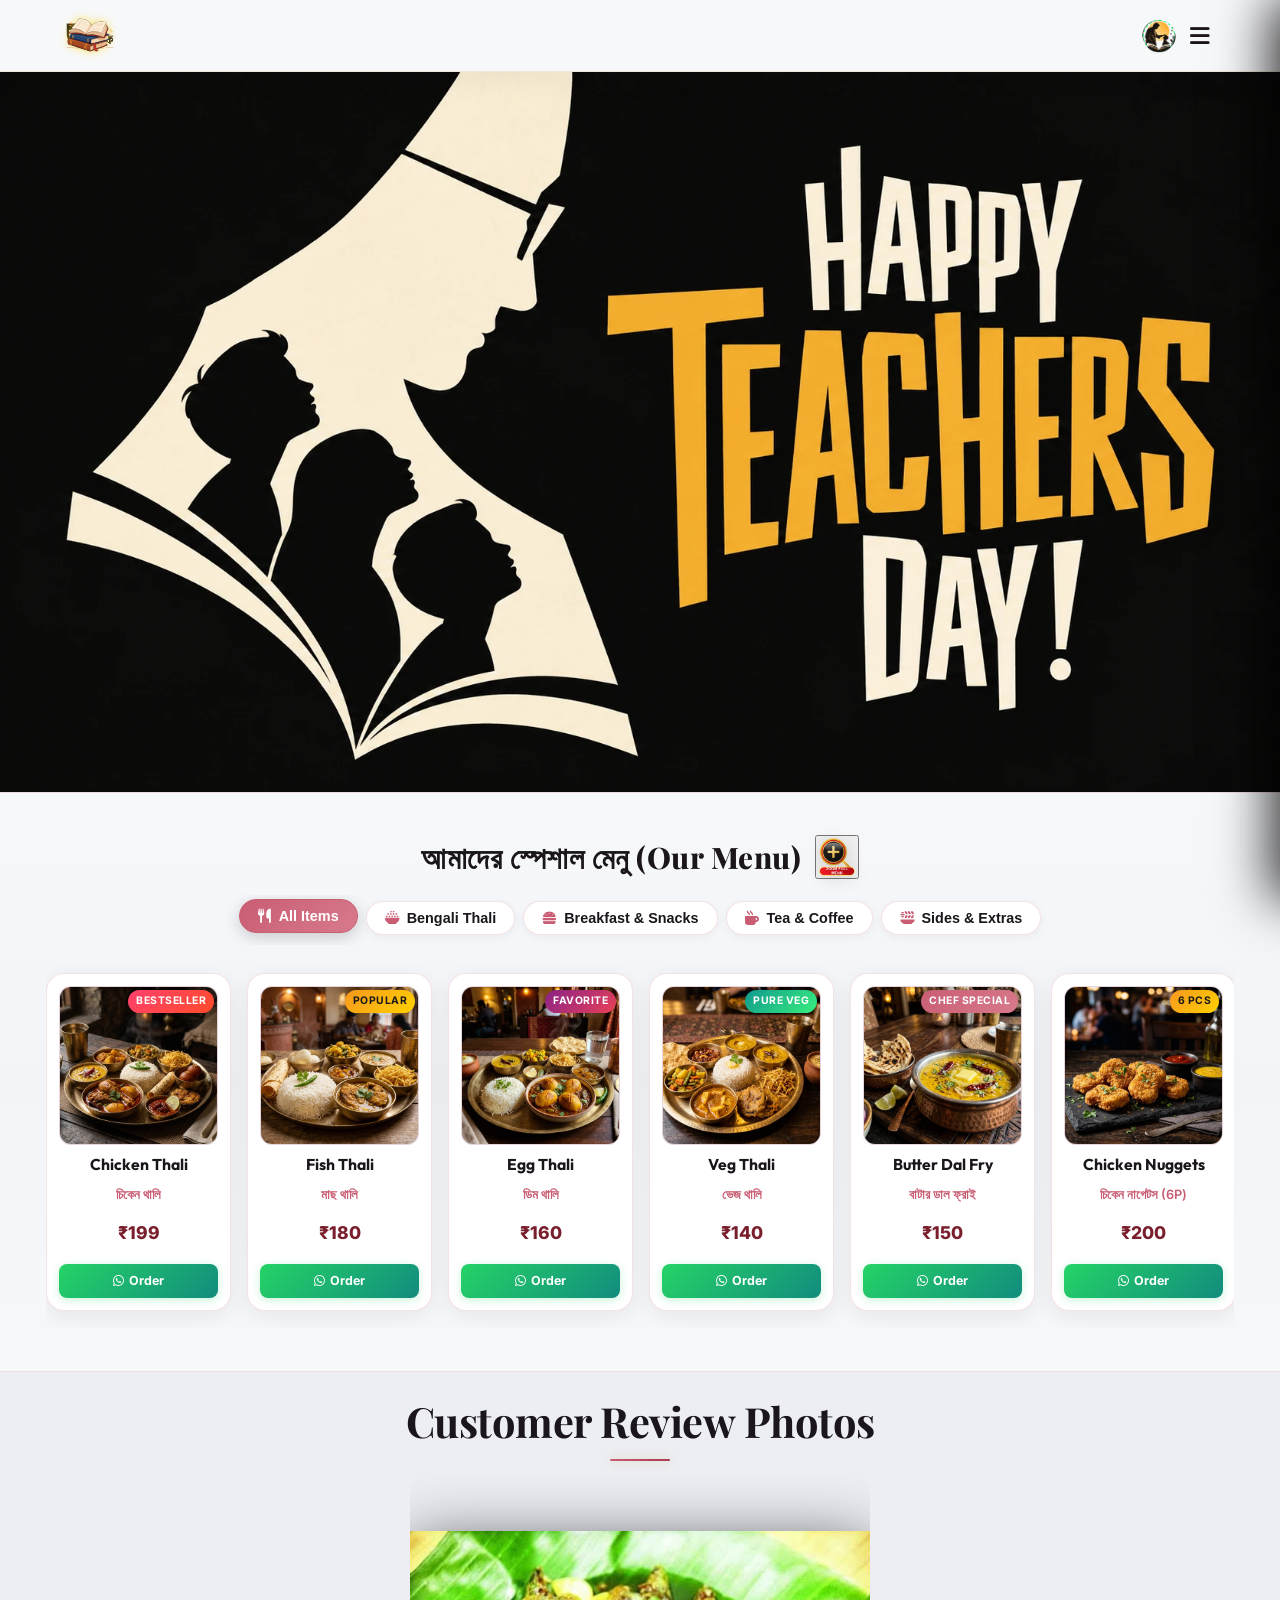
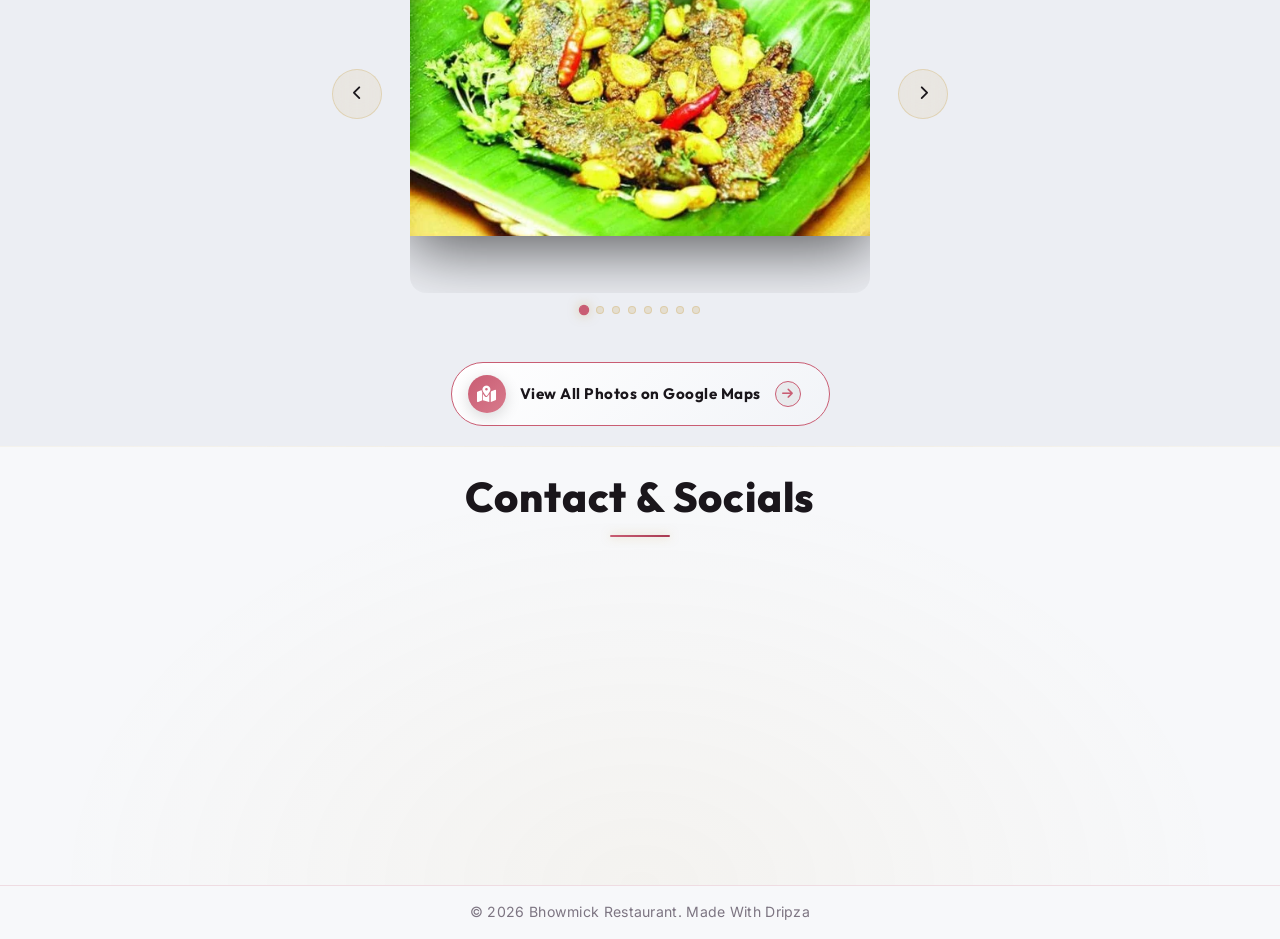
==== commit f9b75694: "update" ====
--- a/index.html
+++ b/index.html
@@ -1,4 +1,4 @@
-<!DOCTYPE html>
+﻿<!DOCTYPE html>
 <html lang="bn">
 <head>
     <meta charset="UTF-8">
@@ -30,7 +30,7 @@
                 <span class="logo-text">Bhowmick Restaurant</span>
             </div>
         </div>
-        <span class="rath-yatra-header-text">শুভ জন্মাষ্টমী</span>
+        <span class="rath-yatra-header-text">HAPPY TEACHERS DAY</span>
         <ul class="nav-links">
             <li><a href="#home">Home</a></li>
             <li><a href="#menu">Menu</a></li>
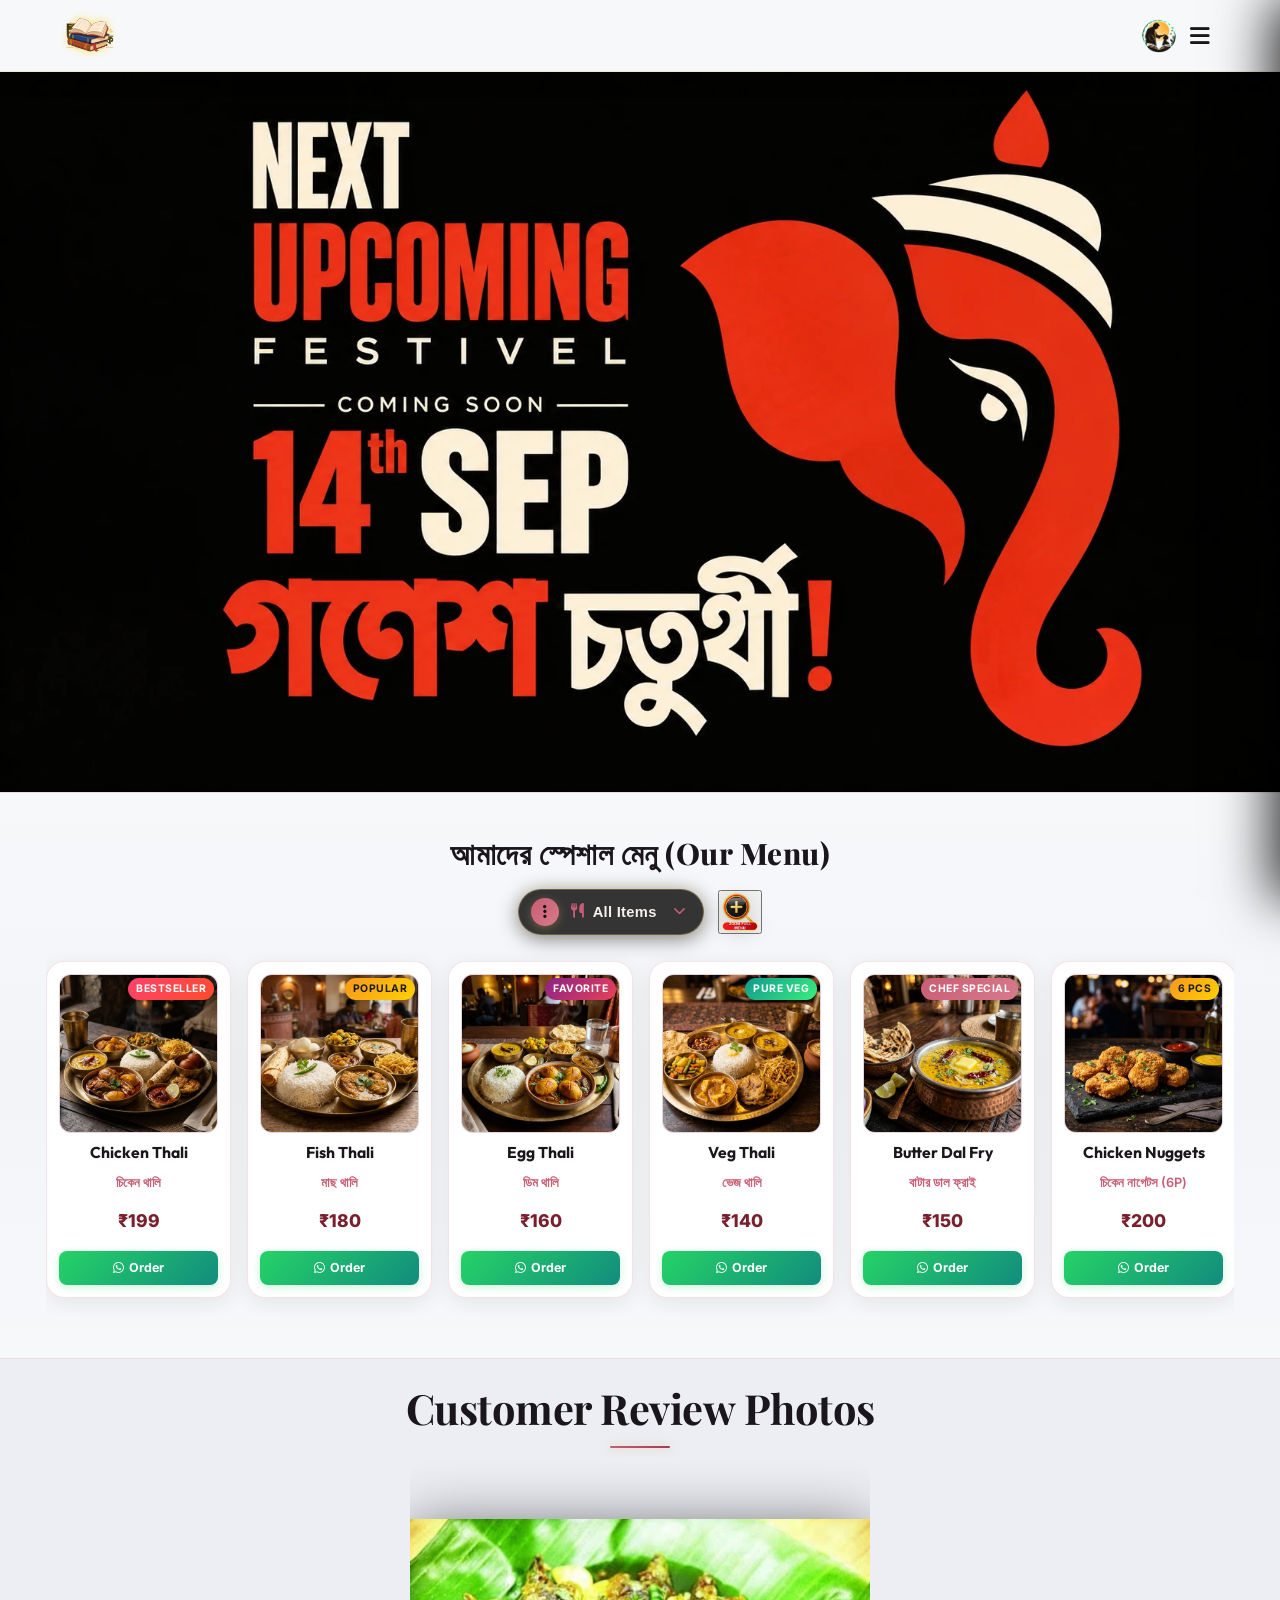
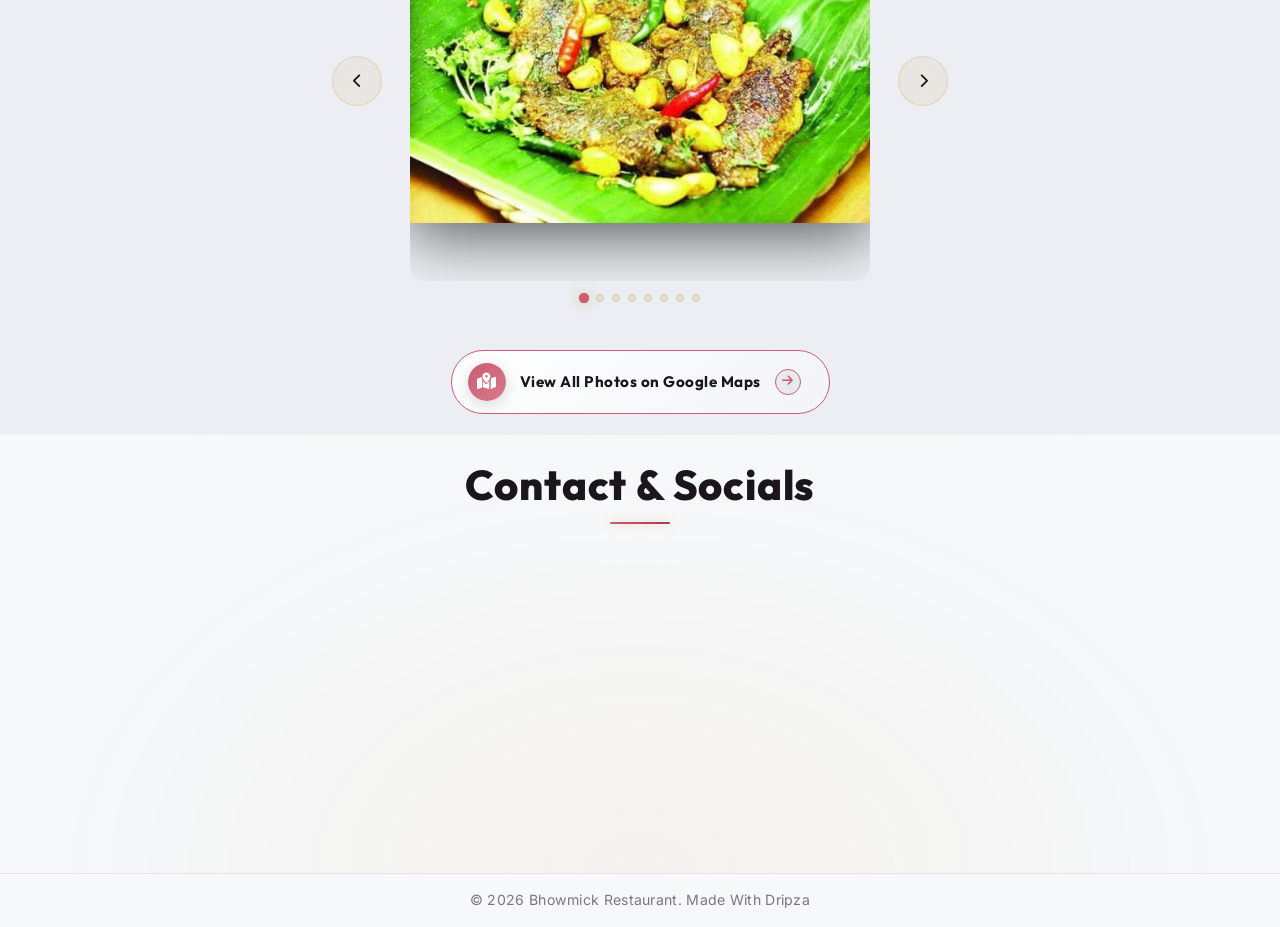
==== commit 12c439a9: "Update website" ====
--- a/index.html
+++ b/index.html
@@ -1,4 +1,4 @@
-﻿<!DOCTYPE html>
+<!DOCTYPE html>
 <html lang="bn">
 <head>
     <meta charset="UTF-8">
@@ -30,7 +30,7 @@
                 <span class="logo-text">Bhowmick Restaurant</span>
             </div>
         </div>
-        <span class="rath-yatra-header-text">HAPPY TEACHERS DAY</span>
+        <span class="rath-yatra-header-text">হ্যালো এভরিওয়ান</span>
         <ul class="nav-links">
             <li><a href="#home">Home</a></li>
             <li><a href="#menu">Menu</a></li>
@@ -70,30 +70,76 @@
         <div class="menu-header-wrapper">
             <div class="menu-eyebrow-container">
                 <span class="menu-eyebrow">আমাদের স্পেশাল মেনু (Our Menu)</span>
-                <button type="button" class="menu-zoom-img-btn" id="open-full-menu-modal-btn" title="Open Complete Menu Card (সম্পূর্ণ মেনু)">
+            </div>
+        </div>
+
+        <!-- Menu Category Filter Tabs -->
+                <!-- Menu Category Filter Dropdown (Three-Dot Filter Menu) -->
+        <!-- Menu Filter and Zoom Controls Row -->
+        <div class="menu-filter-controls-row">
+            <div class="menu-filter-dropdown-wrapper" id="main-menu-filter-dropdown-wrapper">
+            <button type="button" class="menu-filter-dots-btn" id="main-menu-filter-dots-btn" aria-expanded="false" aria-haspopup="true" title="Filter Menu">
+                <span class="three-dots-icon-box">
+                    <i class="fas fa-ellipsis-v"></i>
+                </span>
+                <span class="current-filter-label" id="main-current-filter-label">
+                    <i class="fas fa-utensils"></i>
+                    <span>All Items</span>
+                </span>
+                <i class="fas fa-chevron-down filter-dropdown-arrow"></i>
+            </button>
+
+            <!-- Dropdown List of Category Filter Options -->
+            <div class="menu-filter-dropdown-menu" id="main-menu-filter-dropdown-menu">
+                <div class="menu-filter-dropdown-header">
+                    <span><i class="fas fa-filter"></i> Filter Category</span>
+                </div>
+                <div class="menu-filter-dropdown-list">
+                    <button type="button" class="menu-tab-btn active" data-category="all">
+                        <span class="tab-btn-content">
+                            <i class="fas fa-utensils tab-icon"></i>
+                            <span class="tab-title">All Items</span>
+                        </span>
+                        <i class="fas fa-check active-indicator-icon"></i>
+                    </button>
+                    <button type="button" class="menu-tab-btn" data-category="thali">
+                        <span class="tab-btn-content">
+                            <i class="fas fa-bowl-rice tab-icon"></i>
+                            <span class="tab-title">Bengali Thali</span>
+                        </span>
+                        <i class="fas fa-check active-indicator-icon"></i>
+                    </button>
+                    <button type="button" class="menu-tab-btn" data-category="snacks">
+                        <span class="tab-btn-content">
+                            <i class="fas fa-burger tab-icon"></i>
+                            <span class="tab-title">Breakfast & Snacks</span>
+                        </span>
+                        <i class="fas fa-check active-indicator-icon"></i>
+                    </button>
+                    <button type="button" class="menu-tab-btn" data-category="beverages">
+                        <span class="tab-btn-content">
+                            <i class="fas fa-mug-hot tab-icon"></i>
+                            <span class="tab-title">Tea & Coffee</span>
+                        </span>
+                        <i class="fas fa-check active-indicator-icon"></i>
+                    </button>
+                    <button type="button" class="menu-tab-btn" data-category="extras">
+                        <span class="tab-btn-content">
+                            <i class="fas fa-plate-wheat tab-icon"></i>
+                            <span class="tab-title">Sides & Extras</span>
+                        </span>
+                        <i class="fas fa-check active-indicator-icon"></i>
+                    </button>
+                </div>
+            </div>
+        </div>
+
+            <!-- Zoom Full Menu Button on Right Side of Filter -->
+            <button type="button" class="menu-zoom-img-btn" id="open-full-menu-modal-btn" title="Open Complete Menu Card (সম্পূর্ণ মেনু)">
                     <img src="assets/zoom_full_menu_icon.webp" alt="Zoom Full Menu" class="zoom-full-menu-img">
                 </button>
-            </div>
-        </div>
-
-        <!-- Menu Category Filter Tabs -->
-        <div class="menu-category-tabs">
-            <button class="menu-tab-btn active" data-category="all">
-                <i class="fas fa-utensils"></i> All Items
-            </button>
-            <button class="menu-tab-btn" data-category="thali">
-                <i class="fas fa-bowl-rice"></i> Bengali Thali
-            </button>
-            <button class="menu-tab-btn" data-category="snacks">
-                <i class="fas fa-burger"></i> Breakfast & Snacks
-            </button>
-            <button class="menu-tab-btn" data-category="beverages">
-                <i class="fas fa-mug-hot"></i> Tea & Coffee
-            </button>
-            <button class="menu-tab-btn" data-category="extras">
-                <i class="fas fa-plate-wheat"></i> Sides & Extras
-            </button>
-        </div>
+        </div>
+        
 
         <!-- Menu Cards Horizontal Side-Scroll Wrapper -->
         <div class="main-menu-scroll-wrapper">
--- a/styles.css
+++ b/styles.css
@@ -1,4 +1,4 @@
-﻿/* ============================================================
+/* ============================================================
    BHOWMICK RESTAURANT — Soft Rose Gold & Porcelain Light Theme
    ============================================================ */
 
@@ -54,7 +54,7 @@
 }
 
 h1, h2, h3, h4 {
-    font-family: 'Playfair Display', serif;
+    font-family: 'Playfair Display', 'Tiro Bangla', serif;
     line-height: 1.2;
 }
 
@@ -427,7 +427,7 @@
 }
 
 .section-title {
-    font-family: 'Playfair Display', serif;
+    font-family: 'Playfair Display', 'Tiro Bangla', serif;
     font-size: 2.6rem;
     font-weight: 700;
     text-align: center;
@@ -477,7 +477,7 @@
 }
 
 .vibe-text h3 {
-    font-family: 'Playfair Display', serif;
+    font-family: 'Playfair Display', 'Tiro Bangla', serif;
     font-size: 2rem;
     margin-bottom: 1.2rem;
     font-weight: 700;
@@ -892,7 +892,7 @@
 }
 
 .contact-info h2, .social-links h2 {
-    font-family: 'Playfair Display', serif;
+    font-family: 'Playfair Display', 'Tiro Bangla', serif;
     font-size: 1.6rem;
     margin-bottom: 1.1rem;
     font-weight: 700;
@@ -1116,7 +1116,7 @@
     left: 50%;
     top: 50%;
     transform: translate(-50%, -50%);
-    font-family: 'Playfair Display', serif;
+    font-family: 'Playfair Display', 'Tiro Bangla', serif;
     font-size: 1.35rem;
     font-weight: 800;
     letter-spacing: 0.5px;
@@ -1316,7 +1316,7 @@
 }
 
 .preloader-title {
-    font-family: 'Playfair Display', serif;
+    font-family: 'Playfair Display', 'Tiro Bangla', serif;
     font-size: 2.8rem;
     font-weight: 700;
     color: var(--text-primary);
@@ -1492,7 +1492,7 @@
 }
 
 .quick-panel-banner-content h3 {
-    font-family: 'Playfair Display', serif;
+    font-family: 'Playfair Display', 'Tiro Bangla', serif;
     font-size: 1.5rem;
     font-weight: 700;
     color: var(--text-primary);
@@ -2022,7 +2022,7 @@
 }
 
 .ticket-header h3 {
-    font-family: 'Playfair Display', serif;
+    font-family: 'Playfair Display', 'Tiro Bangla', serif;
     font-size: 1.4rem;
     color: var(--text-primary);
     margin-bottom: 0.2rem;
@@ -2660,6 +2660,268 @@
     display: none;
 }
 
+/* ============================================================
+   MAIN PAGE THREE-DOT CATEGORY FILTER DROPDOWN
+   ============================================================ */
+/* ============================================================
+   MAIN PAGE THREE-DOT CATEGORY FILTER & ZOOM CONTROLS ROW
+   ============================================================ */
+.menu-filter-controls-row {
+    display: flex;
+    align-items: center;
+    justify-content: center;
+    gap: 14px;
+    margin: 6px auto 18px auto;
+    width: fit-content;
+    max-width: 100%;
+    z-index: 60;
+    position: relative;
+}
+
+.menu-filter-controls-row .menu-filter-dropdown-wrapper {
+    margin: 0;
+}
+
+.menu-filter-controls-row .menu-zoom-img-btn {
+    flex-shrink: 0;
+}
+
+.menu-filter-dropdown-wrapper {
+    position: relative;
+    display: flex;
+    justify-content: center;
+    margin: 6px auto 18px auto;
+    width: fit-content;
+    max-width: 100%;
+    z-index: 60;
+}
+
+.menu-filter-dots-btn {
+    display: inline-flex;
+    align-items: center;
+    justify-content: center;
+    gap: 12px;
+    background: rgba(26, 26, 26, 0.88);
+    border: 1.5px solid rgba(201, 162, 75, 0.4);
+    color: #ffffff;
+    padding: 8px 18px 8px 12px;
+    border-radius: 30px;
+    font-size: 0.92rem;
+    font-weight: 600;
+    cursor: pointer;
+    backdrop-filter: blur(12px);
+    -webkit-backdrop-filter: blur(12px);
+    box-shadow: 0 4px 20px rgba(0, 0, 0, 0.45), 0 0 15px rgba(201, 162, 75, 0.15);
+    transition: all 0.3s cubic-bezier(0.25, 0.8, 0.25, 1);
+    user-select: none;
+}
+
+.menu-filter-dots-btn:hover {
+    border-color: var(--accent-gold, #c9a24b);
+    background: rgba(35, 35, 35, 0.95);
+    transform: translateY(-2px);
+    box-shadow: 0 6px 25px rgba(0, 0, 0, 0.55), 0 0 20px rgba(201, 162, 75, 0.3);
+}
+
+.menu-filter-dots-btn .three-dots-icon-box {
+    display: inline-flex;
+    align-items: center;
+    justify-content: center;
+    width: 28px;
+    height: 28px;
+    background: linear-gradient(135deg, var(--accent-gold, #c9a24b), var(--accent-amber, #dab65e));
+    color: #121212;
+    border-radius: 50%;
+    font-size: 0.95rem;
+    box-shadow: 0 2px 8px rgba(201, 162, 75, 0.4);
+    transition: transform 0.35s cubic-bezier(0.34, 1.56, 0.64, 1);
+}
+
+.menu-filter-dots-btn:hover .three-dots-icon-box {
+    transform: rotate(90deg) scale(1.08);
+}
+
+.menu-filter-dots-btn .current-filter-label {
+    display: inline-flex;
+    align-items: center;
+    gap: 8px;
+    color: #f5f1e8;
+    font-size: 0.92rem;
+    font-weight: 600;
+    letter-spacing: 0.3px;
+}
+
+.menu-filter-dots-btn .current-filter-label i {
+    color: var(--accent-gold, #c9a24b);
+}
+
+.menu-filter-dots-btn .filter-dropdown-arrow {
+    font-size: 0.78rem;
+    color: var(--accent-gold, #c9a24b);
+    margin-left: 4px;
+    transition: transform 0.3s cubic-bezier(0.34, 1.56, 0.64, 1);
+}
+
+.menu-filter-dropdown-wrapper.open .menu-filter-dots-btn .filter-dropdown-arrow {
+    transform: rotate(180deg);
+}
+
+.menu-filter-dropdown-wrapper.open .menu-filter-dots-btn {
+    border-color: #ffd700;
+    box-shadow: 0 0 25px rgba(201, 162, 75, 0.4);
+    background: rgba(30, 30, 30, 0.98);
+}
+
+.menu-filter-dropdown-wrapper.open .menu-filter-dots-btn .three-dots-icon-box {
+    transform: rotate(90deg);
+}
+
+/* Dropdown Menu Popup List */
+.menu-filter-dropdown-menu {
+    position: absolute;
+    top: calc(100% + 10px);
+    left: 50%;
+    transform: translateX(-50%) translateY(-10px) scale(0.96);
+    min-width: 250px;
+    max-width: 320px;
+    width: max-content;
+    background: rgba(18, 18, 18, 0.97);
+    border: 1.5px solid rgba(201, 162, 75, 0.45);
+    border-radius: 18px;
+    padding: 10px;
+    box-shadow: 0 16px 45px rgba(0, 0, 0, 0.85), 0 0 25px rgba(201, 162, 75, 0.2);
+    backdrop-filter: blur(20px);
+    -webkit-backdrop-filter: blur(20px);
+    opacity: 0;
+    visibility: hidden;
+    pointer-events: none;
+    transition: opacity 0.25s cubic-bezier(0.25, 0.8, 0.25, 1),
+                transform 0.25s cubic-bezier(0.34, 1.56, 0.64, 1),
+                visibility 0.25s;
+    z-index: 100;
+}
+
+.menu-filter-dropdown-wrapper.open .menu-filter-dropdown-menu {
+    opacity: 1;
+    visibility: visible;
+    pointer-events: auto;
+    transform: translateX(-50%) translateY(0) scale(1);
+}
+
+.menu-filter-dropdown-header {
+    display: flex;
+    align-items: center;
+    justify-content: space-between;
+    padding: 6px 12px 10px 12px;
+    margin-bottom: 6px;
+    border-bottom: 1px solid rgba(201, 162, 75, 0.2);
+    color: var(--accent-gold, #c9a24b);
+    font-size: 0.78rem;
+    font-weight: 700;
+    text-transform: uppercase;
+    letter-spacing: 0.8px;
+}
+
+.menu-filter-dropdown-list {
+    display: flex;
+    flex-direction: column;
+    gap: 6px;
+    max-height: 140px;
+    overflow-y: auto;
+    overflow-x: hidden;
+    padding-right: 4px;
+    scrollbar-width: thin;
+    scrollbar-color: rgba(201, 162, 75, 0.6) rgba(255, 255, 255, 0.05);
+}
+
+.menu-filter-dropdown-list::-webkit-scrollbar {
+    width: 5px;
+}
+
+.menu-filter-dropdown-list::-webkit-scrollbar-track {
+    background: rgba(255, 255, 255, 0.05);
+    border-radius: 4px;
+}
+
+.menu-filter-dropdown-list::-webkit-scrollbar-thumb {
+    background: rgba(201, 162, 75, 0.6);
+    border-radius: 4px;
+}
+
+.menu-filter-dropdown-list::-webkit-scrollbar-thumb:hover {
+    background: var(--accent-gold, #c9a24b);
+}
+
+/* Individual Category Item in Dropdown List */
+.menu-filter-dropdown-list .menu-tab-btn {
+    display: flex;
+    align-items: center;
+    justify-content: space-between;
+    width: 100%;
+    padding: 9px 14px;
+    border-radius: 12px;
+    background: rgba(30, 30, 30, 0.65);
+    border: 1px solid rgba(201, 162, 75, 0.15);
+    color: #e8e8e8;
+    font-size: 0.9rem;
+    font-weight: 500;
+    text-align: left;
+    cursor: pointer;
+    transition: all 0.22s cubic-bezier(0.25, 0.8, 0.25, 1);
+}
+
+.menu-filter-dropdown-list .menu-tab-btn .tab-btn-content {
+    display: inline-flex;
+    align-items: center;
+    gap: 10px;
+}
+
+.menu-filter-dropdown-list .menu-tab-btn i.tab-icon {
+    font-size: 0.95rem;
+    color: var(--accent-gold, #c9a24b);
+    width: 20px;
+    text-align: center;
+    transition: transform 0.25s ease;
+}
+
+.menu-filter-dropdown-list .menu-tab-btn .active-indicator-icon {
+    font-size: 0.85rem;
+    color: #121212;
+    opacity: 0;
+    transform: scale(0.5);
+    transition: all 0.22s cubic-bezier(0.34, 1.56, 0.64, 1);
+}
+
+.menu-filter-dropdown-list .menu-tab-btn:hover {
+    background: rgba(201, 162, 75, 0.2);
+    border-color: rgba(201, 162, 75, 0.5);
+    color: #ffffff;
+    transform: translateX(4px);
+    box-shadow: 0 4px 15px rgba(0, 0, 0, 0.3);
+}
+
+.menu-filter-dropdown-list .menu-tab-btn:hover i.tab-icon {
+    transform: scale(1.15);
+}
+
+.menu-filter-dropdown-list .menu-tab-btn.active {
+    background: linear-gradient(135deg, var(--accent-gold, #c9a24b), var(--accent-amber, #dab65e));
+    border-color: #ffd700;
+    color: #121212;
+    font-weight: 700;
+    box-shadow: 0 4px 16px rgba(201, 162, 75, 0.4);
+    transform: none;
+}
+
+.menu-filter-dropdown-list .menu-tab-btn.active i.tab-icon {
+    color: #121212;
+}
+
+.menu-filter-dropdown-list .menu-tab-btn.active .active-indicator-icon {
+    opacity: 1;
+    transform: scale(1);
+}
+
 /* Category Filter Tabs */
 .menu-category-tabs {
     display: flex;
@@ -2918,6 +3180,10 @@
 }
 
 @media (max-width: 600px) {
+    .menu-filter-controls-row {
+        gap: 10px;
+        margin: 4px auto 14px auto;
+    }
     .main-menu-section {
         padding: 28px 10px 18px;
     }
@@ -3089,7 +3355,7 @@
 }
 
 .full-menu-modal-title {
-    font-family: 'Playfair Display', serif;
+    font-family: 'Playfair Display', 'Tiro Bangla', serif;
     font-size: 1.2rem;
     font-weight: 700;
     color: var(--text-primary, #ffffff);
@@ -3183,7 +3449,7 @@
 }
 
 .full-menu-modal-top-section .full-menu-hero h1 {
-    font-family: 'Playfair Display', serif;
+    font-family: 'Playfair Display', 'Tiro Bangla', serif;
     font-size: 2.1rem;
     font-weight: 800;
     color: var(--text-primary, #ffffff);
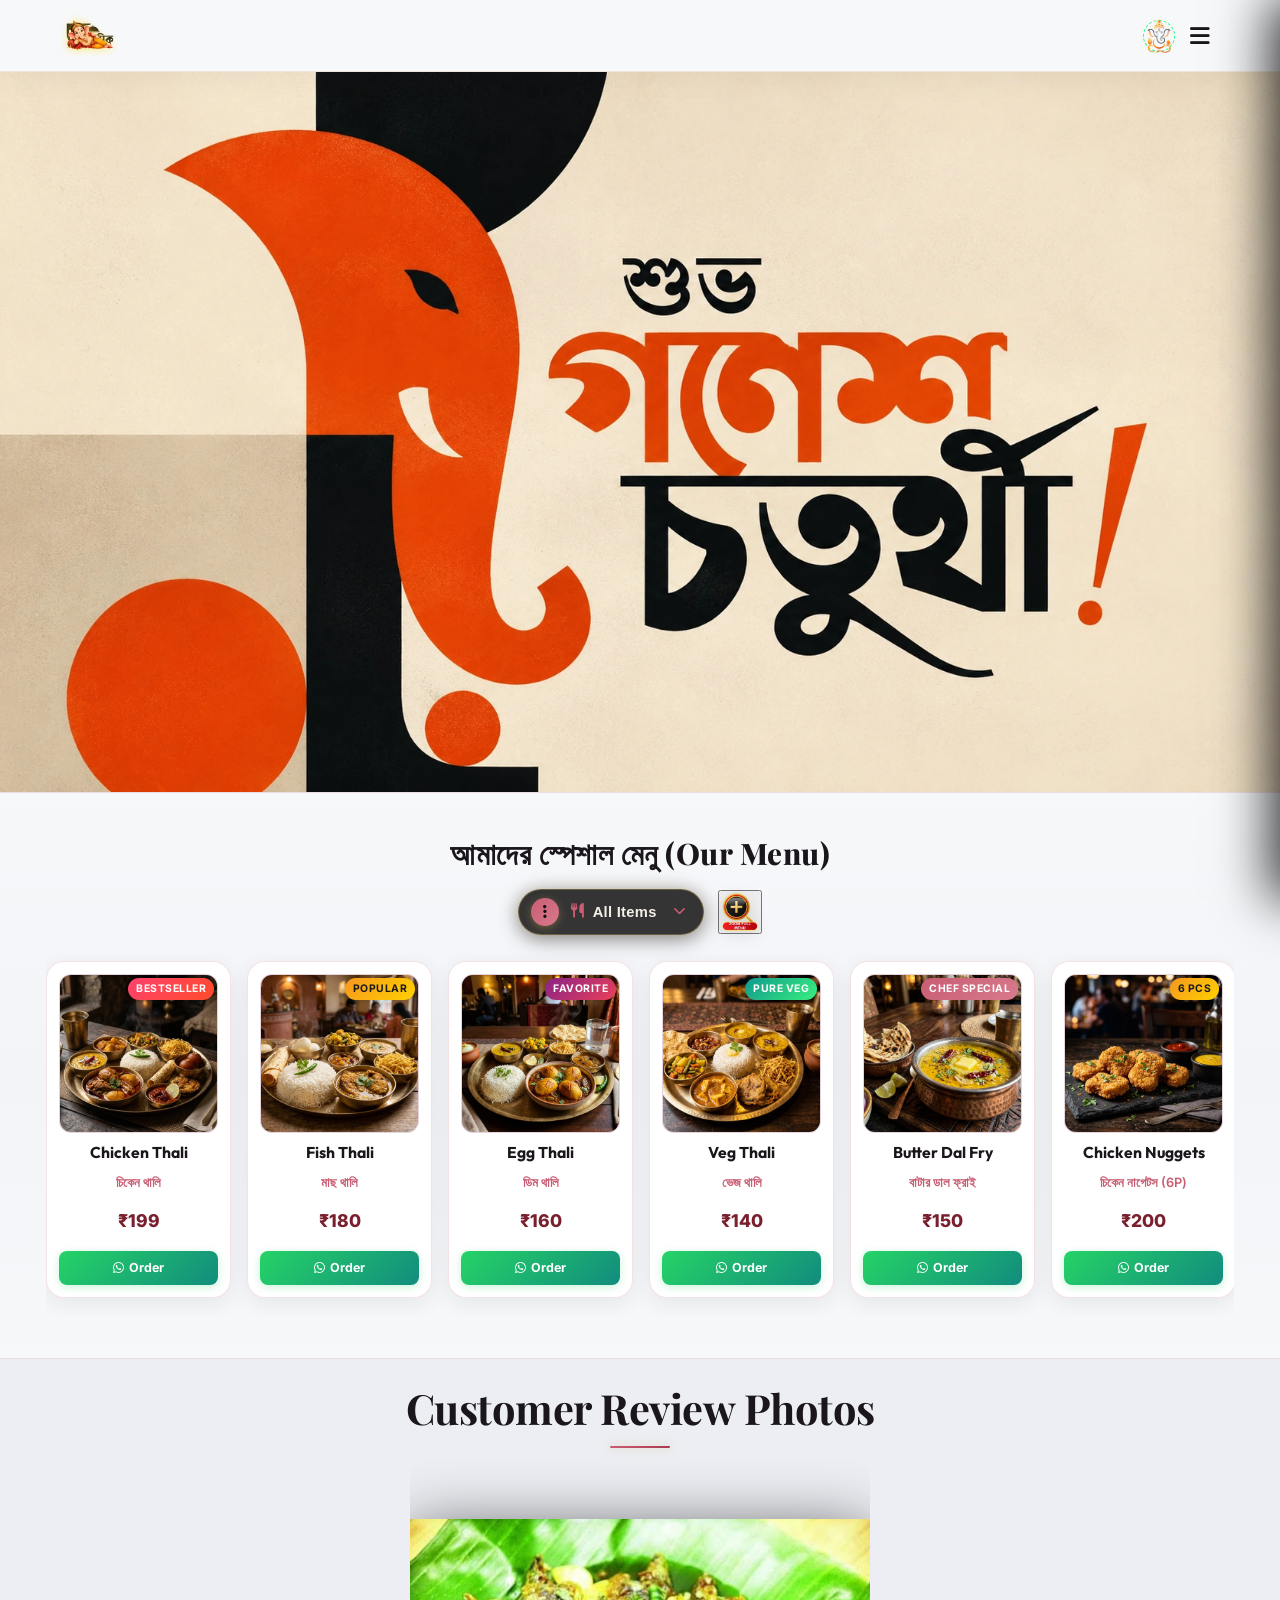
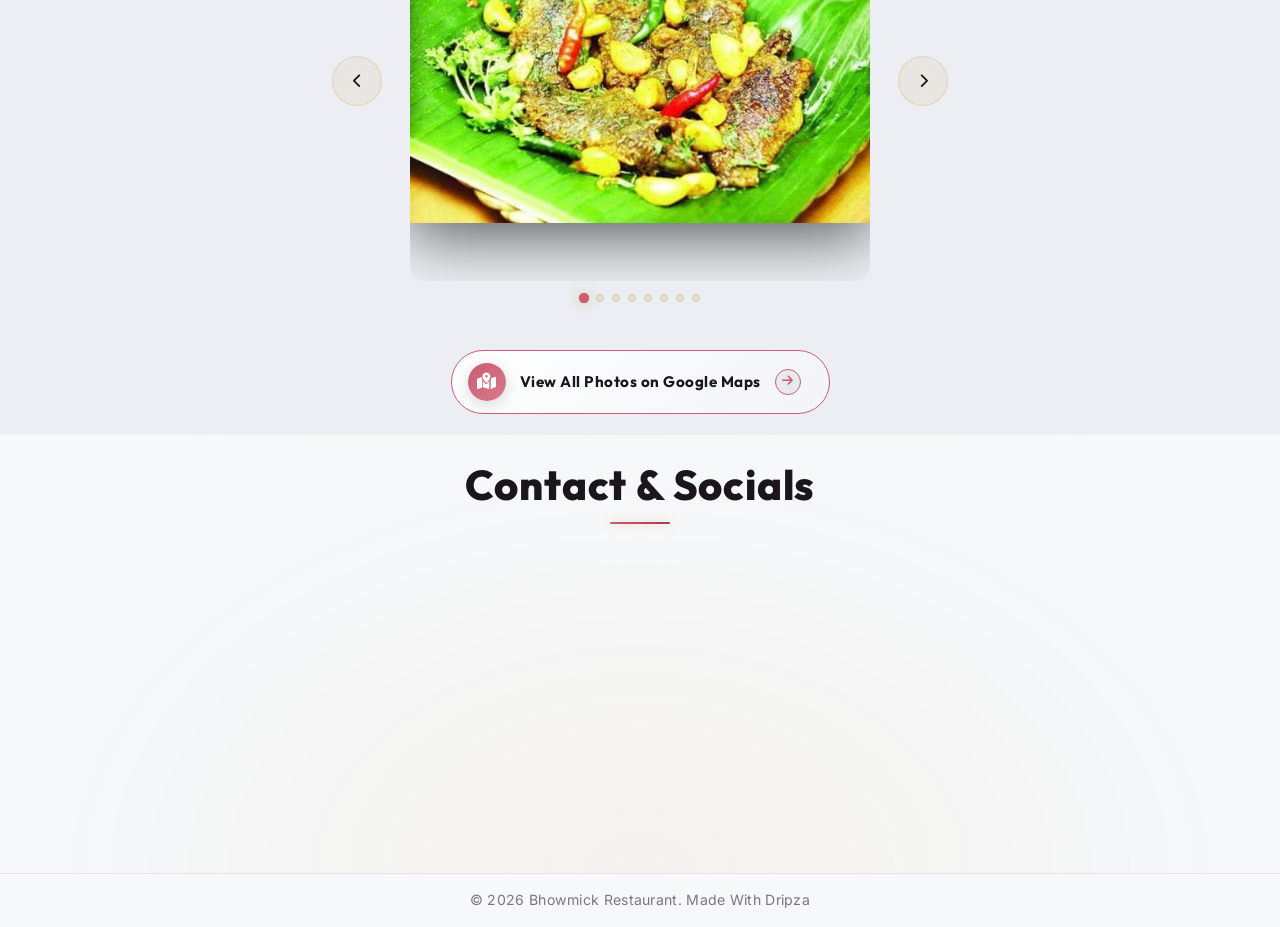
==== commit 18e393f7: "Update Ganesh Chaturthi assets, banner, and header greeting" ====
--- a/index.html
+++ b/index.html
@@ -4,7 +4,7 @@
     <meta charset="UTF-8">
     <meta name="viewport" content="width=device-width, initial-scale=1.0">
     <title>Bhowmick Restaurant</title>
-    <link rel="icon" type="image/png" href="assets/bhowmick-restaurant-logo.png">
+    <link rel="icon" type="image/png" href="assets/bhowmick-restaurant-logo.webp">
     <link href="https://fonts.googleapis.com/css2?family=Playfair+Display:wght@400;600;700;800&family=Outfit:wght@300;400;600;800&family=Inter:wght@300;400;500;600&display=swap" rel="stylesheet">
     <link rel="stylesheet" href="https://cdnjs.cloudflare.com/ajax/libs/font-awesome/6.4.0/css/all.min.css">
     <link rel="stylesheet" href="styles.css?v=1.3">
@@ -22,15 +22,15 @@
     <!-- Navbar -->
     <nav class="navbar">
         <div class="logo-container">
-            <img src="assets/bhowmick-restaurant-logo.png" alt="Bhowmick Restaurant Logo" class="logo-brand-img">
+            <img src="assets/bhowmick-restaurant-logo.webp" alt="Bhowmick Restaurant Logo" class="logo-brand-img">
             <div class="logo-text-wrapper">
-                <span class="animated-football-header" title="Janmashtami Special">
-                    <img src="assets/janmashtami_run_icon.webp" alt="Janmashtami Run Icon" style="border-radius: 50%; object-fit: contain; filter: drop-shadow(0 0 5px rgba(255, 215, 0, 0.6));">
+                <span class="animated-football-header" title="Ganesh Chaturthi Special">
+                    <img src="assets/ganesh_run_icon.webp" alt="Ganesh Run Icon" style="object-fit: contain; filter: drop-shadow(0 0 5px rgba(255, 215, 0, 0.6));">
                 </span>
                 <span class="logo-text">Bhowmick Restaurant</span>
             </div>
         </div>
-        <span class="rath-yatra-header-text">হ্যালো এভরিওয়ান</span>
+        <span class="rath-yatra-header-text">শুভ গণেশ চতুর্থী!</span>
         <ul class="nav-links">
             <li><a href="#home">Home</a></li>
             <li><a href="#menu">Menu</a></li>
@@ -39,10 +39,10 @@
         </ul>
         <div class="navbar-actions">
             <!-- Rakhi Purnima Button for Poster -->
-            <button class="fifa-btn" id="open-promo-modal-direct-btn" title="Show Janmashtami Special Poster">
+            <button class="fifa-btn" id="open-promo-modal-direct-btn" title="Show Ganesh Chaturthi Special Poster">
                 <div class="fifa-container">
                     <div class="fifa-magic-ring"></div>
-                    <img src="assets/janmashtami_icon_white.webp" alt="Janmashtami Special" class="fifa-svg" style="border-radius: 50%; object-fit: cover;">
+                    <img src="assets/ganesh_icon.webp" alt="Ganesh Special" class="fifa-svg" style="object-fit: contain;">
                 </div>
             </button>
             
--- a/styles.css
+++ b/styles.css
@@ -1,4 +1,4 @@
-/* ============================================================
+﻿/* ============================================================
    BHOWMICK RESTAURANT — Soft Rose Gold & Porcelain Light Theme
    ============================================================ */
 
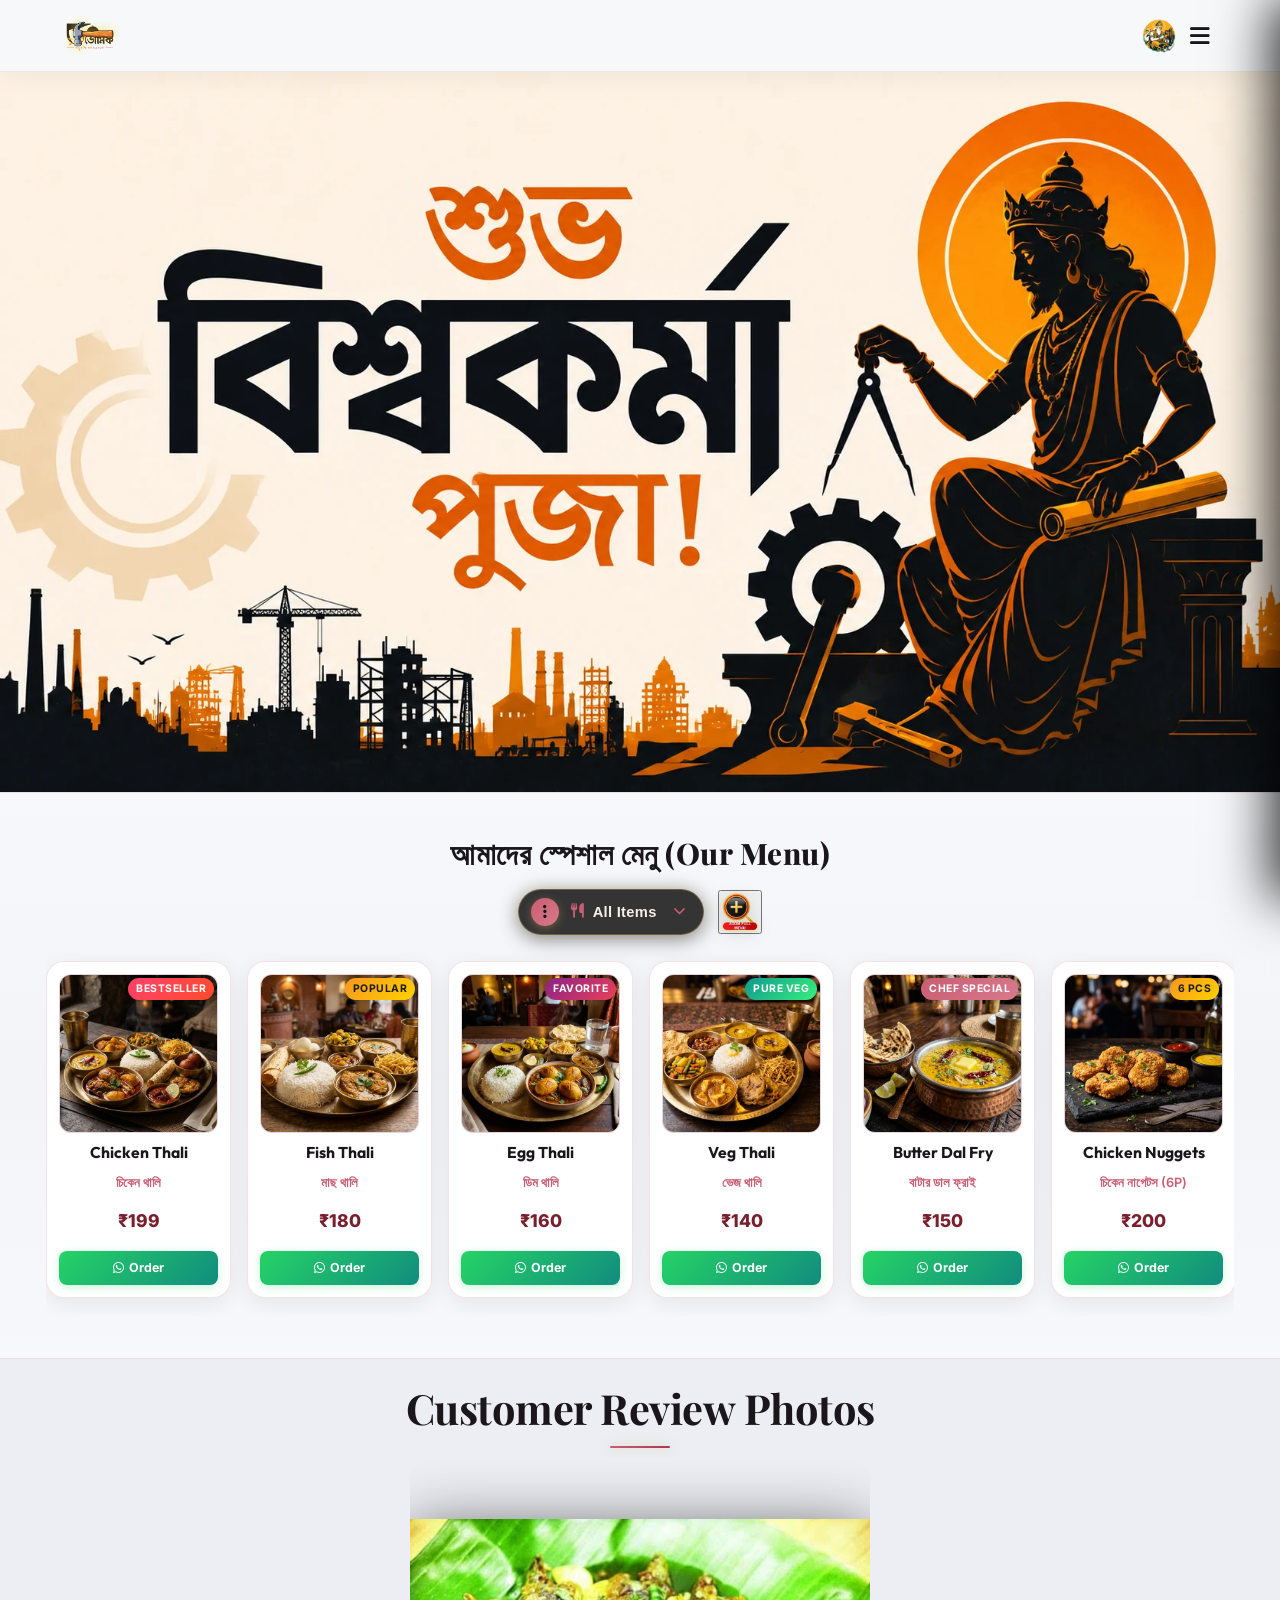
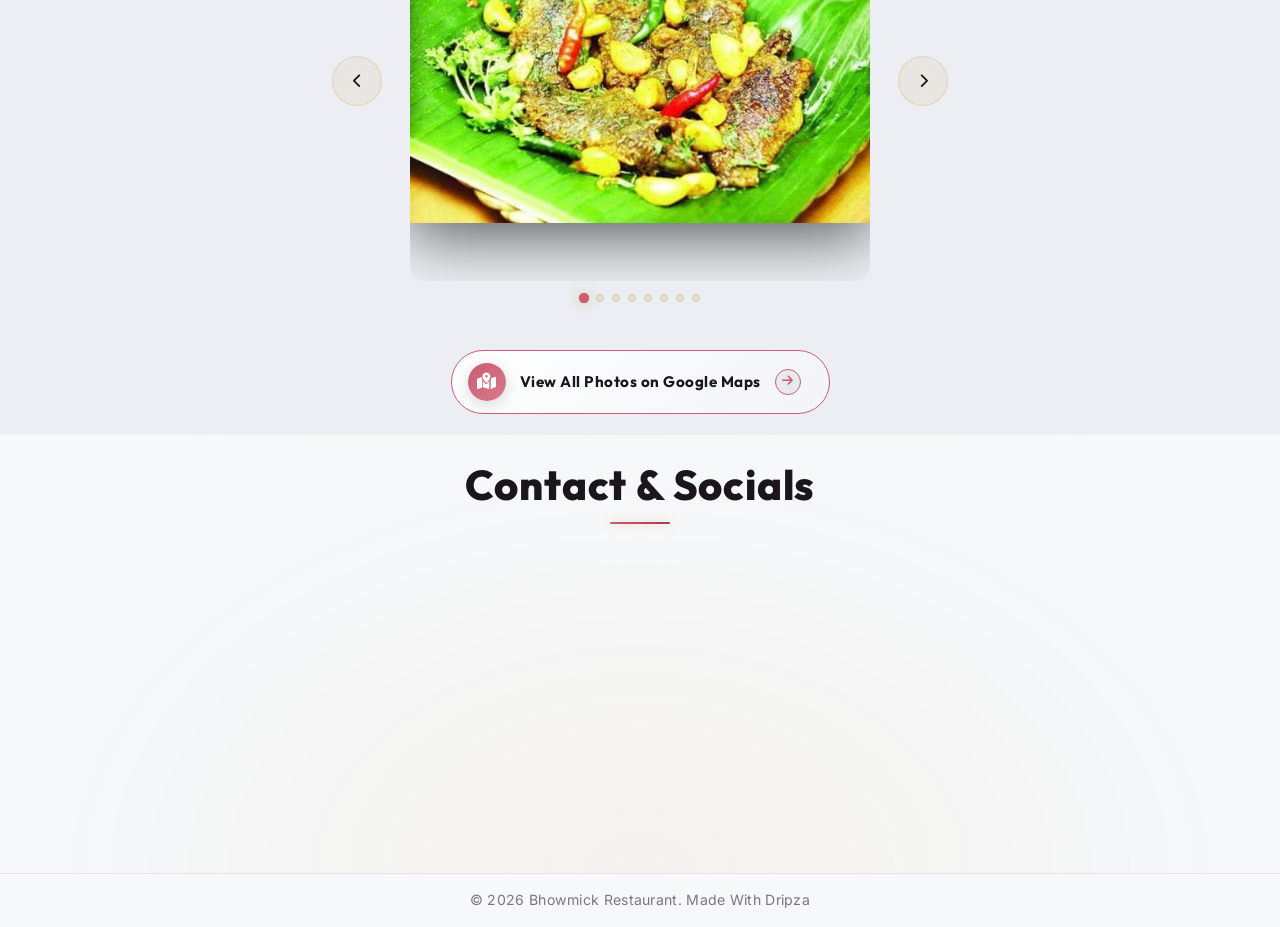
==== commit 69b2f9eb: "Update Vishwakarma Puja banner, icons and greetings" ====
--- a/index.html
+++ b/index.html
@@ -1,4 +1,4 @@
-<!DOCTYPE html>
+﻿<!DOCTYPE html>
 <html lang="bn">
 <head>
     <meta charset="UTF-8">
@@ -30,7 +30,7 @@
                 <span class="logo-text">Bhowmick Restaurant</span>
             </div>
         </div>
-        <span class="rath-yatra-header-text">শুভ গণেশ চতুর্থী!</span>
+        <span class="rath-yatra-header-text">শুভ বিশ্বকর্মা পূজা!</span>
         <ul class="nav-links">
             <li><a href="#home">Home</a></li>
             <li><a href="#menu">Menu</a></li>
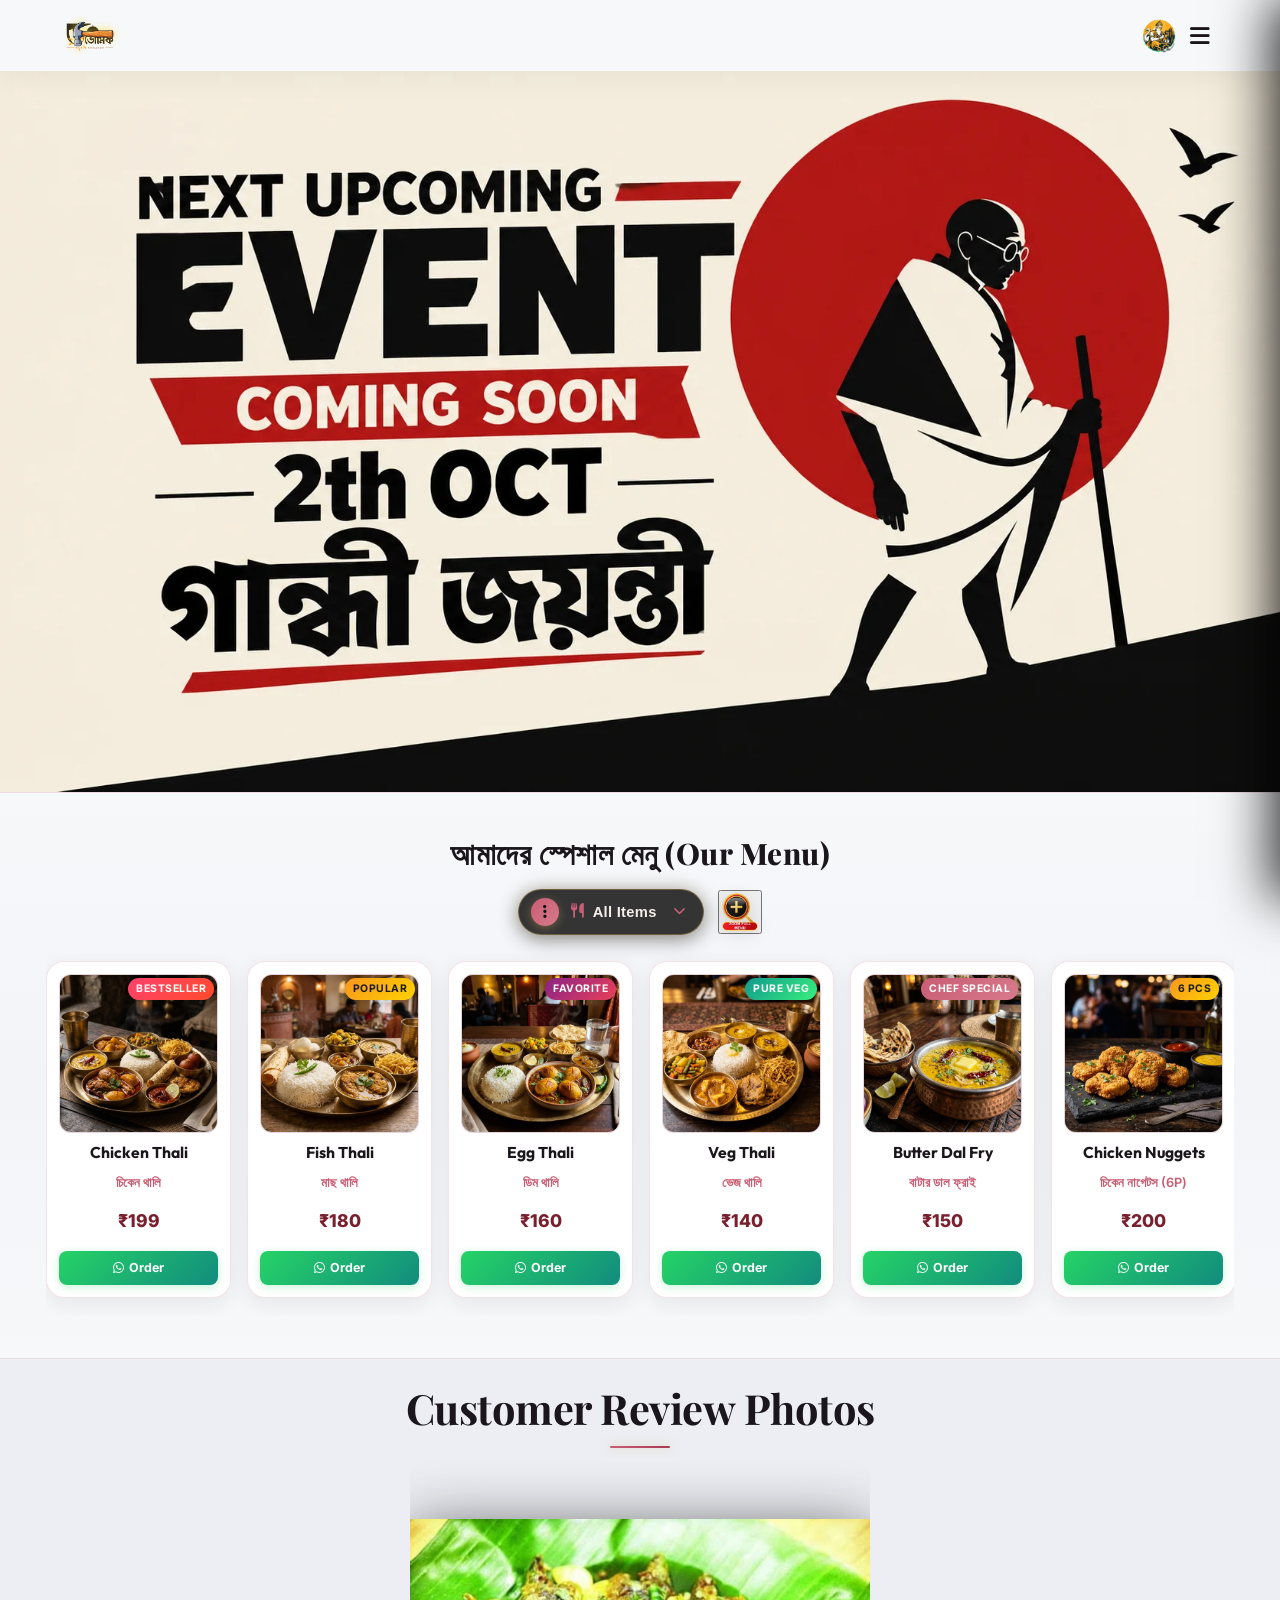
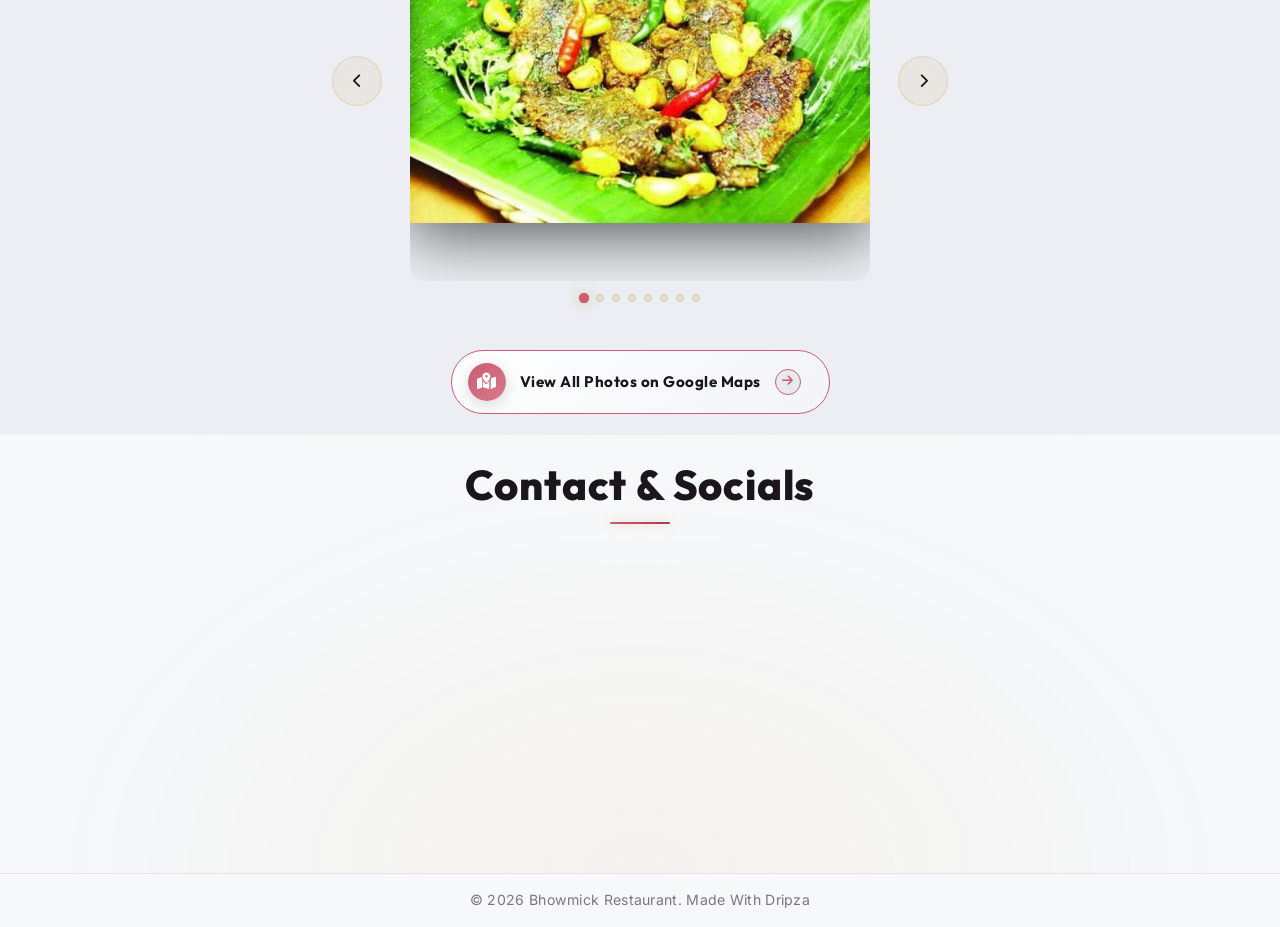
==== commit 373db59c: "Add clear search button in menu popup" ====
--- a/index.html
+++ b/index.html
@@ -639,29 +639,74 @@
 
                 <!-- Search Bar & Category Filter Tabs -->
                 <div class="menu-control-bar">
+                    
+
+                    <!-- Modal Category Filter Dropdown (Three-Dot Filter Menu) -->
+                    <div class="menu-filter-dropdown-wrapper" id="modal-menu-filter-dropdown-wrapper">
+            <button type="button" class="menu-filter-dots-btn" id="modal-menu-filter-dots-btn" aria-expanded="false" aria-haspopup="true" title="Filter Menu">
+                <span class="three-dots-icon-box">
+                    <i class="fas fa-ellipsis-v"></i>
+                </span>
+                <span class="current-filter-label" id="modal-current-filter-label">
+                    <i class="fas fa-utensils"></i>
+                    <span>All Items</span>
+                </span>
+                <i class="fas fa-chevron-down filter-dropdown-arrow"></i>
+            </button>
+
+            <!-- Dropdown List of Category Filter Options -->
+            <div class="menu-filter-dropdown-menu" id="modal-menu-filter-dropdown-menu">
+                <div class="menu-filter-dropdown-header">
+                    <span><i class="fas fa-filter"></i> Filter Category</span>
+                </div>
+                <div class="menu-filter-dropdown-list">
+                    <button type="button" class="menu-tab-btn active" data-category="all">
+                        <span class="tab-btn-content">
+                            <i class="fas fa-utensils tab-icon"></i>
+                            <span class="tab-title">All Items</span>
+                        </span>
+                        <i class="fas fa-check active-indicator-icon"></i>
+                    </button>
+                    <button type="button" class="menu-tab-btn" data-category="thali">
+                        <span class="tab-btn-content">
+                            <i class="fas fa-bowl-rice tab-icon"></i>
+                            <span class="tab-title">Bengali Thali</span>
+                        </span>
+                        <i class="fas fa-check active-indicator-icon"></i>
+                    </button>
+                    <button type="button" class="menu-tab-btn" data-category="snacks">
+                        <span class="tab-btn-content">
+                            <i class="fas fa-burger tab-icon"></i>
+                            <span class="tab-title">Breakfast & Snacks</span>
+                        </span>
+                        <i class="fas fa-check active-indicator-icon"></i>
+                    </button>
+                    <button type="button" class="menu-tab-btn" data-category="beverages">
+                        <span class="tab-btn-content">
+                            <i class="fas fa-mug-hot tab-icon"></i>
+                            <span class="tab-title">Tea & Coffee</span>
+                        </span>
+                        <i class="fas fa-check active-indicator-icon"></i>
+                    </button>
+                    <button type="button" class="menu-tab-btn" data-category="extras">
+                        <span class="tab-btn-content">
+                            <i class="fas fa-plate-wheat tab-icon"></i>
+                            <span class="tab-title">Sides & Extras</span>
+                        </span>
+                        <i class="fas fa-check active-indicator-icon"></i>
+                    </button>
+                </div>
+            </div>
+                </div>
+
                     <div class="search-box-wrapper">
                         <i class="fas fa-search"></i>
                         <input type="text" id="modal-menu-search-input" placeholder="খাবারের নাম লিখে খুঁজুন (Search dishes...)" autocomplete="off">
-                    </div>
-
-                    <div class="menu-category-tabs" id="modal-menu-category-tabs">
-                        <button class="menu-tab-btn active" data-category="all">
-                            <i class="fas fa-utensils"></i> All Items
+                        <button type="button" id="modal-menu-search-clear" class="search-clear-btn" aria-label="Clear search" title="à¦®à§à¦›à§‡ à¦«à§‡à¦²à§à¦¨ (Clear)">
+                            <i class="fas fa-times"></i>
                         </button>
-                        <button class="menu-tab-btn" data-category="thali">
-                            <i class="fas fa-bowl-rice"></i> Bengali Thali
-                        </button>
-                        <button class="menu-tab-btn" data-category="snacks">
-                            <i class="fas fa-burger"></i> Breakfast & Snacks
-                        </button>
-                        <button class="menu-tab-btn" data-category="beverages">
-                            <i class="fas fa-mug-hot"></i> Tea & Coffee
-                        </button>
-                        <button class="menu-tab-btn" data-category="extras">
-                            <i class="fas fa-plate-wheat"></i> Sides & Extras
-                        </button>
-                    </div>
-                </div>
+                    </div>
+            </div>
             </div>
 
             <div class="full-menu-modal-body">
--- a/styles.css
+++ b/styles.css
@@ -3319,28 +3319,28 @@
 }
 
 .full-menu-modal-header {
-    padding: 10px 24px;
+    padding: 9px 20px;
     display: flex;
     align-items: center;
     justify-content: space-between;
-    border-bottom: 1px solid rgba(255, 255, 255, 0.06);
+    border-bottom: 1px solid rgba(255, 255, 255, 0.08);
 }
 
 .full-menu-modal-header-left {
     display: flex;
     align-items: center;
-    gap: 14px;
+    gap: 12px;
 }
 
 .menu-modal-close-btn {
     display: inline-flex;
     align-items: center;
-    gap: 7px;
+    gap: 6px;
     background: rgba(201, 162, 75, 0.15);
     border: 1px solid var(--accent-gold);
     color: var(--accent-gold);
-    padding: 6px 16px;
-    border-radius: 25px;
+    padding: 6px 14px;
+    border-radius: 20px;
     font-weight: 700;
     font-size: 0.86rem;
     cursor: pointer;
@@ -3356,7 +3356,7 @@
 
 .full-menu-modal-title {
     font-family: 'Playfair Display', 'Tiro Bangla', serif;
-    font-size: 1.2rem;
+    font-size: 1.22rem;
     font-weight: 700;
     color: var(--text-primary, #ffffff);
 }
@@ -3378,8 +3378,8 @@
     background: rgba(201, 162, 75, 0.15);
     border: 1px solid var(--accent-gold);
     color: var(--accent-gold);
-    padding: 6px 14px;
-    border-radius: 25px;
+    padding: 6px 13px;
+    border-radius: 20px;
     text-decoration: none;
     font-weight: 700;
     font-size: 0.84rem;
@@ -3398,10 +3398,10 @@
     background: linear-gradient(135deg, var(--accent-gold), var(--accent-amber));
     color: #ffffff !important;
     padding: 6px 15px;
-    border-radius: 25px;
+    border-radius: 20px;
     text-decoration: none;
     font-weight: 700;
-    font-size: 0.84rem;
+    font-size: 0.85rem;
     transition: all 0.3s ease;
 }
 
@@ -3414,13 +3414,13 @@
     display: inline-flex;
     align-items: center;
     justify-content: center;
-    width: 36px;
-    height: 36px;
+    width: 34px;
+    height: 34px;
     border-radius: 50%;
     background: var(--bg-card, rgba(255, 255, 255, 0.1));
     border: 1px solid var(--glass-border, rgba(255, 255, 255, 0.2));
     color: var(--text-primary, #ffffff);
-    font-size: 1rem;
+    font-size: 0.95rem;
     cursor: pointer;
     transition: all 0.3s ease;
 }
@@ -3438,20 +3438,20 @@
     overscroll-behavior: contain;
     overflow-y: auto;
     -webkit-overflow-scrolling: touch;
-    padding: 4px 0 60px;
+    padding: 4px 0 50px;
     background: var(--bg-deep, #0d0d0d);
 }
 
 /* Modal Hero */
 .full-menu-modal-top-section .full-menu-hero {
     text-align: center;
-    padding: 20px 20px 10px;
+    padding: 12px 18px 6px;
 }
 
 .full-menu-modal-top-section .full-menu-hero h1 {
     font-family: 'Playfair Display', 'Tiro Bangla', serif;
-    font-size: 2.1rem;
-    font-weight: 800;
+    font-size: 1.45rem;
+    font-weight: 700;
     color: var(--text-primary, #ffffff);
     margin-bottom: 0;
     line-height: 1.25;
@@ -3460,34 +3460,48 @@
 .full-menu-modal-top-section .full-menu-hero h1 .bengali-heading {
     color: var(--accent-gold);
     display: inline-block;
-    font-size: 1.65rem;
-    margin-left: 12px;
+    font-size: 1.2rem;
+    margin-left: 10px;
     font-family: 'Tiro Bangla', serif;
-    font-weight: 700;
-}
-
-/* Modal Controls */
+    font-weight: 600;
+}
+
+/* Modal Controls inside Top Section */
 .full-menu-modal-top-section .menu-control-bar {
     max-width: 950px;
     margin: 0 auto;
-    padding: 8px 20px 4px;
-}
-
-.full-menu-modal-top-section .menu-category-tabs {
-    margin-bottom: 0 !important;
-    padding-bottom: 2px !important;
+    padding: 8px 20px 10px;
+    display: flex;
+    align-items: center;
+    justify-content: space-between;
+    gap: 12px;
+}
+
+.full-menu-modal-top-section .menu-filter-dropdown-wrapper {
+    margin: 0 !important;
+    flex-shrink: 0;
+}
+
+.full-menu-modal-top-section .menu-filter-dropdown-menu {
+    left: 0;
+    transform: translateX(0) translateY(-10px) scale(0.96);
+}
+
+.full-menu-modal-top-section .menu-filter-dropdown-wrapper.open .menu-filter-dropdown-menu {
+    transform: translateX(0) translateY(0) scale(1);
 }
 
 .full-menu-modal-top-section .search-box-wrapper {
     position: relative;
-    margin-bottom: 14px;
-}
-
+    margin-bottom: 0 !important;
+    flex: 1;
+    min-width: 0;
+}
 .full-menu-modal-top-section .search-box-wrapper input {
     width: 100%;
     background: var(--bg-card, rgba(24, 24, 24, 0.96));
     border: 1.5px solid var(--glass-border, rgba(201, 162, 75, 0.35));
-    padding: 12px 20px 12px 48px;
+    padding: 12px 42px 12px 48px;
     border-radius: 30px;
     color: var(--text-primary, #ffffff);
     font-size: 0.98rem;
@@ -3507,13 +3521,56 @@
     background: var(--bg-card);
 }
 
-.full-menu-modal-top-section .search-box-wrapper i {
+.full-menu-modal-top-section .search-box-wrapper > i.fa-search,
+.full-menu-modal-top-section .search-box-wrapper > i.search-icon {
     position: absolute;
     left: 18px;
     top: 50%;
     transform: translateY(-50%);
     color: var(--accent-gold);
     font-size: 1.1rem;
+    pointer-events: none;
+}
+
+.full-menu-modal-top-section .search-box-wrapper .search-clear-btn {
+    position: absolute;
+    right: 12px;
+    top: 50%;
+    transform: translateY(-50%);
+    width: 26px;
+    height: 26px;
+    border-radius: 50%;
+    background: rgba(255, 255, 255, 0.12);
+    border: 1px solid rgba(201, 162, 75, 0.3);
+    color: var(--accent-gold, #c9a24b);
+    cursor: pointer;
+    display: none;
+    align-items: center;
+    justify-content: center;
+    padding: 0;
+    transition: all 0.25s ease;
+    z-index: 3;
+}
+
+.full-menu-modal-top-section .search-box-wrapper .search-clear-btn.visible {
+    display: flex;
+}
+
+.full-menu-modal-top-section .search-box-wrapper .search-clear-btn:hover {
+    background: var(--accent-gold, #c9a24b);
+    color: #000000;
+    border-color: var(--accent-gold, #c9a24b);
+    transform: translateY(-50%) scale(1.1);
+    box-shadow: 0 0 10px rgba(201, 162, 75, 0.4);
+}
+
+.full-menu-modal-top-section .search-box-wrapper .search-clear-btn i {
+    position: static;
+    transform: none;
+    font-size: 0.78rem;
+    color: inherit;
+    pointer-events: none;
+    line-height: 1;
 }
 
 /* Compact Grid inside Modal */
@@ -3566,13 +3623,13 @@
 /* Modal Responsive */
 @media (max-width: 768px) {
     .full-menu-modal-header {
-        padding: 8px 12px;
+        padding: 7px 12px;
     }
     .menu-modal-close-btn span {
         display: none;
     }
     .full-menu-modal-title {
-        font-size: 1rem;
+        font-size: 1.08rem;
     }
     .menu-modal-timing-btn span {
         display: none;
@@ -3580,17 +3637,42 @@
     .menu-modal-call-btn span {
         display: none;
     }
-    .full-menu-modal-top-section .full-menu-hero h1 {
-        font-size: 1.55rem;
-    }
-    .full-menu-modal-top-section .full-menu-hero h1 .bengali-heading {
-        font-size: 1.25rem;
-        display: block;
-        margin-left: 0;
-        margin-top: 4px;
+    .full-menu-modal-top-section .full-menu-hero {
+        padding: 6px 10px 4px;
     }
     .full-menu-modal-top-section .menu-control-bar {
-        padding: 6px 12px 2px;
+        padding: 6px 12px 8px;
+        gap: 8px;
+    }
+    .full-menu-modal-top-section .menu-filter-dots-btn {
+        padding: 6px 11px 6px 8px;
+        font-size: 0.8rem;
+        gap: 6px;
+    }
+    .full-menu-modal-top-section .menu-filter-dots-btn .three-dots-icon-box {
+        width: 22px;
+        height: 22px;
+        font-size: 0.75rem;
+    }
+    .full-menu-modal-top-section .search-box-wrapper {
+        margin-bottom: 0 !important;
+    }
+    .full-menu-modal-top-section .search-box-wrapper input {
+        padding: 8px 32px 8px 34px;
+        font-size: 0.84rem;
+    }
+    .full-menu-modal-top-section .search-box-wrapper > i.fa-search,
+    .full-menu-modal-top-section .search-box-wrapper > i.search-icon {
+        left: 11px;
+        font-size: 0.85rem;
+    }
+    .full-menu-modal-top-section .search-box-wrapper .search-clear-btn {
+        right: 8px;
+        width: 22px;
+        height: 22px;
+    }
+    .full-menu-modal-top-section .search-box-wrapper .search-clear-btn i {
+        font-size: 0.68rem;
     }
     .full-menu-modal-top-section .menu-category-tabs {
         margin-bottom: 0 !important;
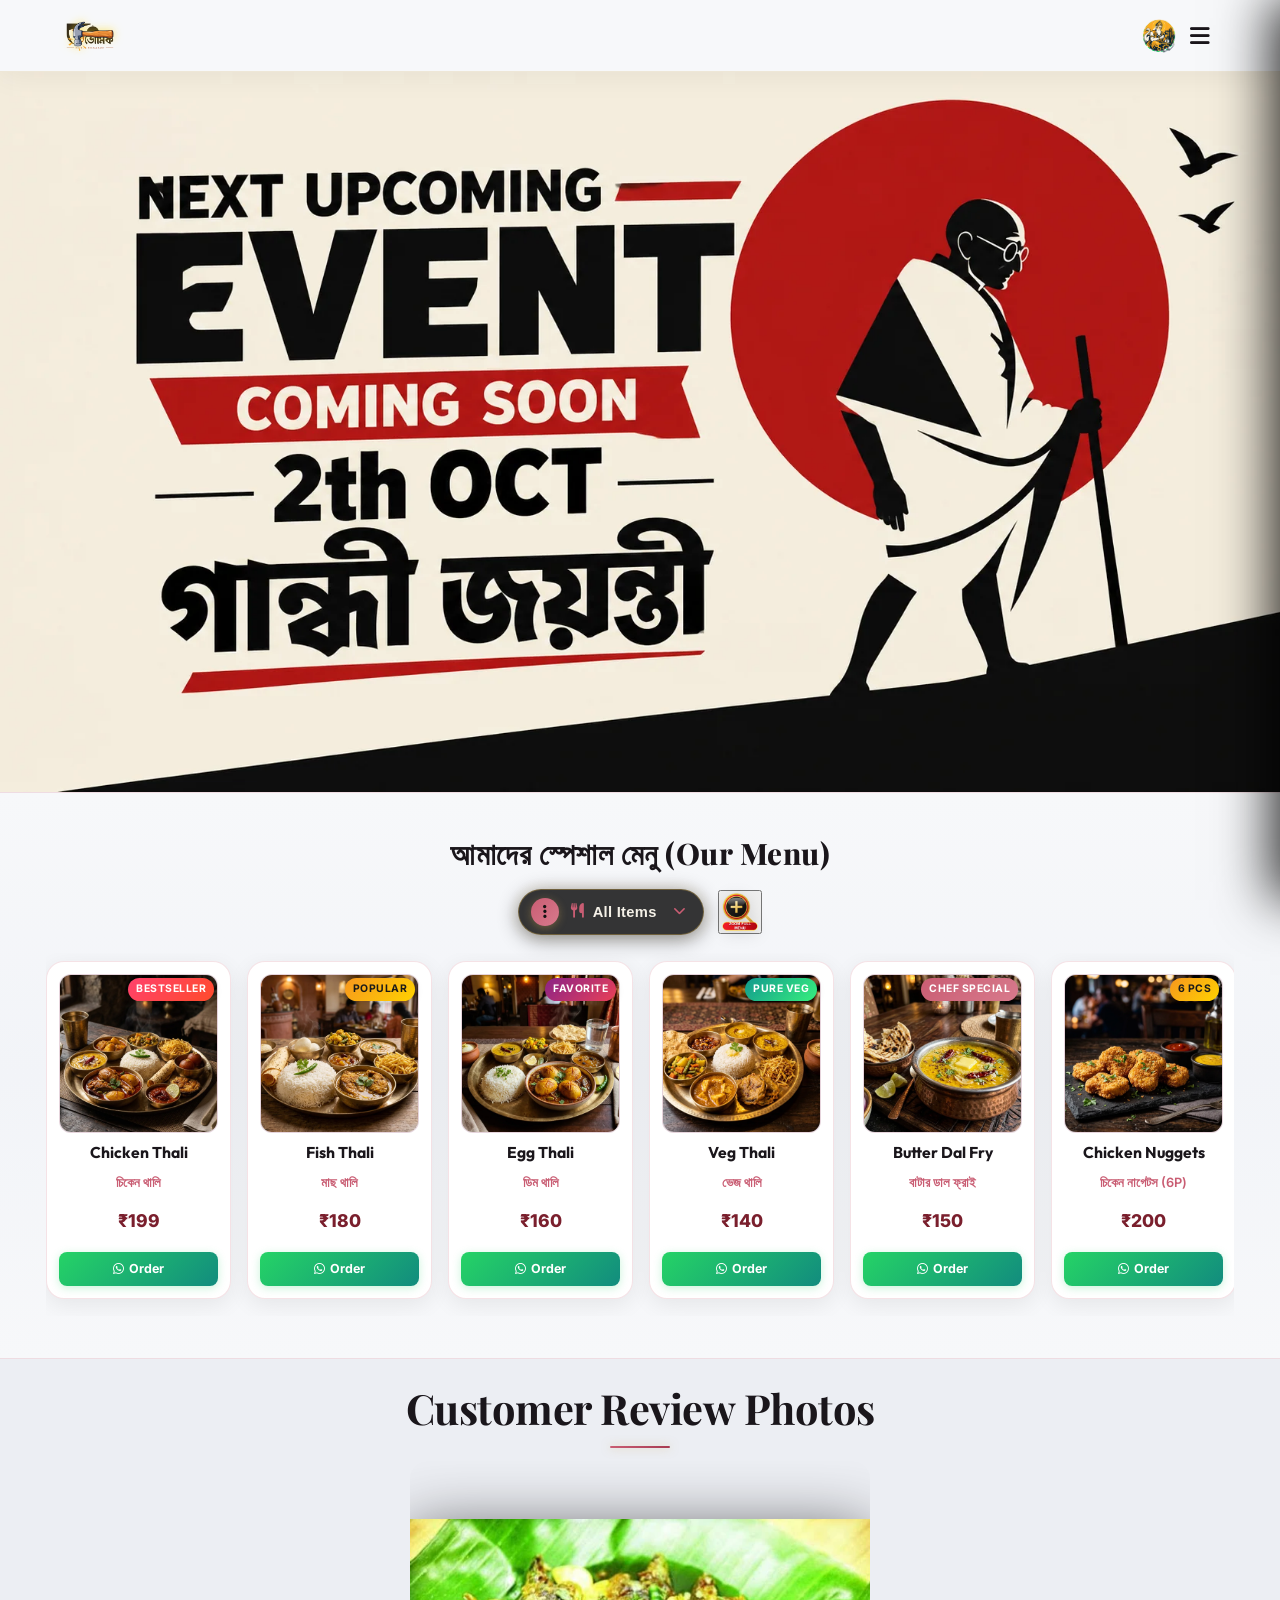
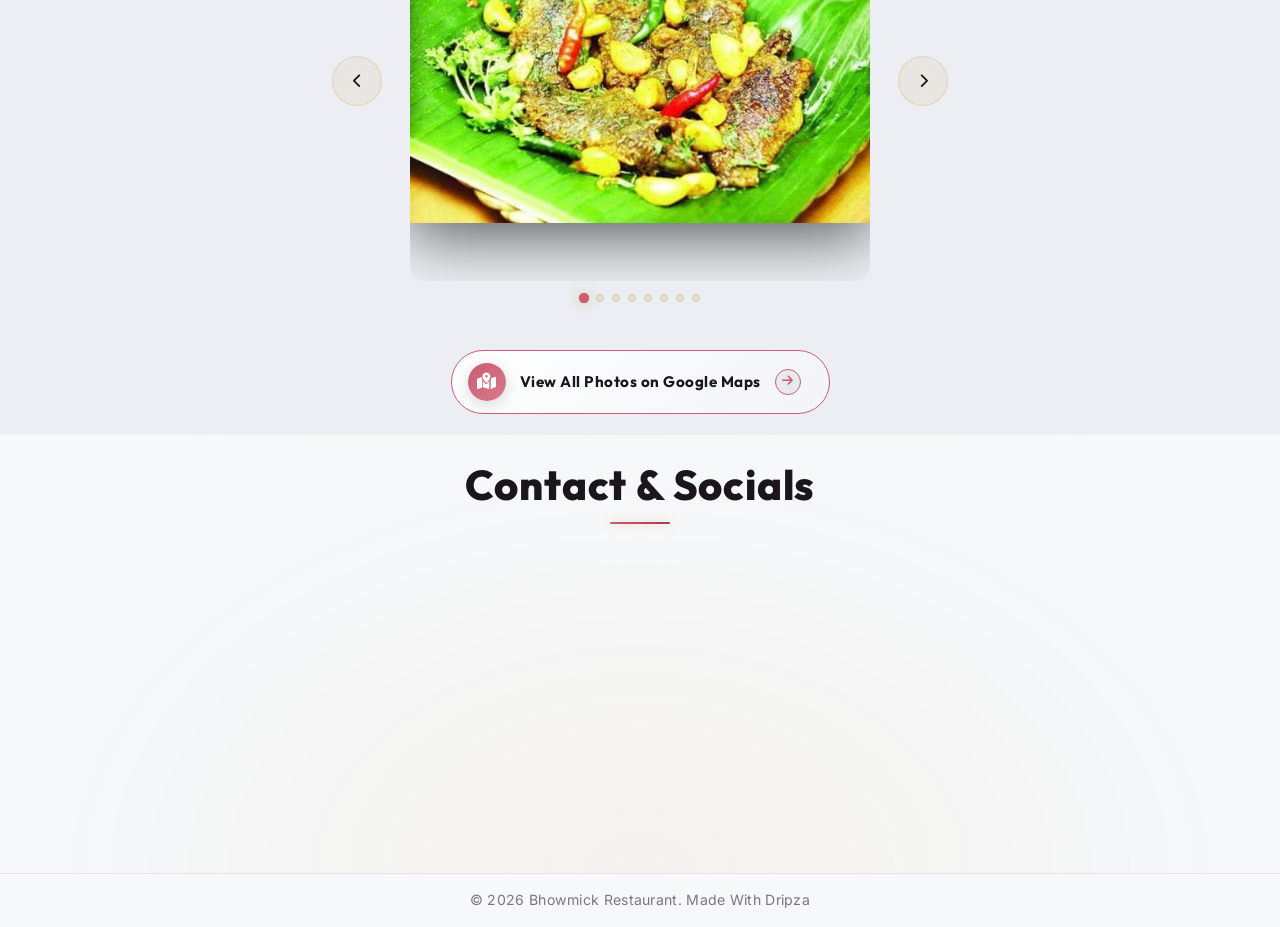
==== commit ec64e36b: "perf: smooth scroll - passive listeners, momentum drag, remove backdrop-filter, pause animation on s" ====
--- a/index.html
+++ b/index.html
@@ -701,7 +701,7 @@
 
                     <div class="search-box-wrapper">
                         <i class="fas fa-search"></i>
-                        <input type="text" id="modal-menu-search-input" placeholder="খাবারের নাম লিখে খুঁজুন (Search dishes...)" autocomplete="off">
+                        <input type="text" id="modal-menu-search-input" placeholder="খাবারের নাম লিখে খুঁজুন (Search dishes...)" autocomplete="off" enterkeyhint="search">
                         <button type="button" id="modal-menu-search-clear" class="search-clear-btn" aria-label="Clear search" title="à¦®à§à¦›à§‡ à¦«à§‡à¦²à§à¦¨ (Clear)">
                             <i class="fas fa-times"></i>
                         </button>
@@ -1154,6 +1154,6 @@
         </div>
     </div>
 
-    <script src="script.js"></script>
+    <script src="script.js?v=1.4"></script>
 </body>
 </html>
--- a/styles.css
+++ b/styles.css
@@ -2709,8 +2709,6 @@
     font-size: 0.92rem;
     font-weight: 600;
     cursor: pointer;
-    backdrop-filter: blur(12px);
-    -webkit-backdrop-filter: blur(12px);
     box-shadow: 0 4px 20px rgba(0, 0, 0, 0.45), 0 0 15px rgba(201, 162, 75, 0.15);
     transition: all 0.3s cubic-bezier(0.25, 0.8, 0.25, 1);
     user-select: none;
@@ -2832,6 +2830,9 @@
     padding-right: 4px;
     scrollbar-width: thin;
     scrollbar-color: rgba(201, 162, 75, 0.6) rgba(255, 255, 255, 0.05);
+    will-change: scroll-position;
+    transform: translateZ(0);
+    -webkit-transform: translateZ(0);
 }
 
 .menu-filter-dropdown-list::-webkit-scrollbar {
@@ -2991,7 +2992,7 @@
     overflow-x: auto;
     overflow-y: hidden;
     scroll-behavior: smooth;
-    scroll-snap-type: x mandatory;
+    scroll-snap-type: x proximity;
     -webkit-overflow-scrolling: touch;
     padding: 8px 6px 18px;
     width: 100%;
@@ -3032,12 +3033,12 @@
     padding: 12px;
     text-align: center;
     box-shadow: 0 6px 22px rgba(0, 0, 0, 0.07) !important;
-    backdrop-filter: blur(12px);
-    -webkit-backdrop-filter: blur(12px);
     transition: transform 0.35s cubic-bezier(0.2, 0.8, 0.2, 1), border-color 0.35s ease, box-shadow 0.35s ease;
     animation: floatMenuItem 4.5s ease-in-out infinite alternate;
     user-select: none;
     position: relative;
+    will-change: transform;
+    contain: layout style;
 }
 
 .food-menu-card:nth-child(even) { animation-delay: 0.8s; }
@@ -3281,8 +3282,6 @@
     position: absolute;
     inset: 0;
     background: rgba(0, 0, 0, 0.72);
-    backdrop-filter: blur(12px);
-    -webkit-backdrop-filter: blur(12px);
 }
 
 .full-menu-modal-container {
